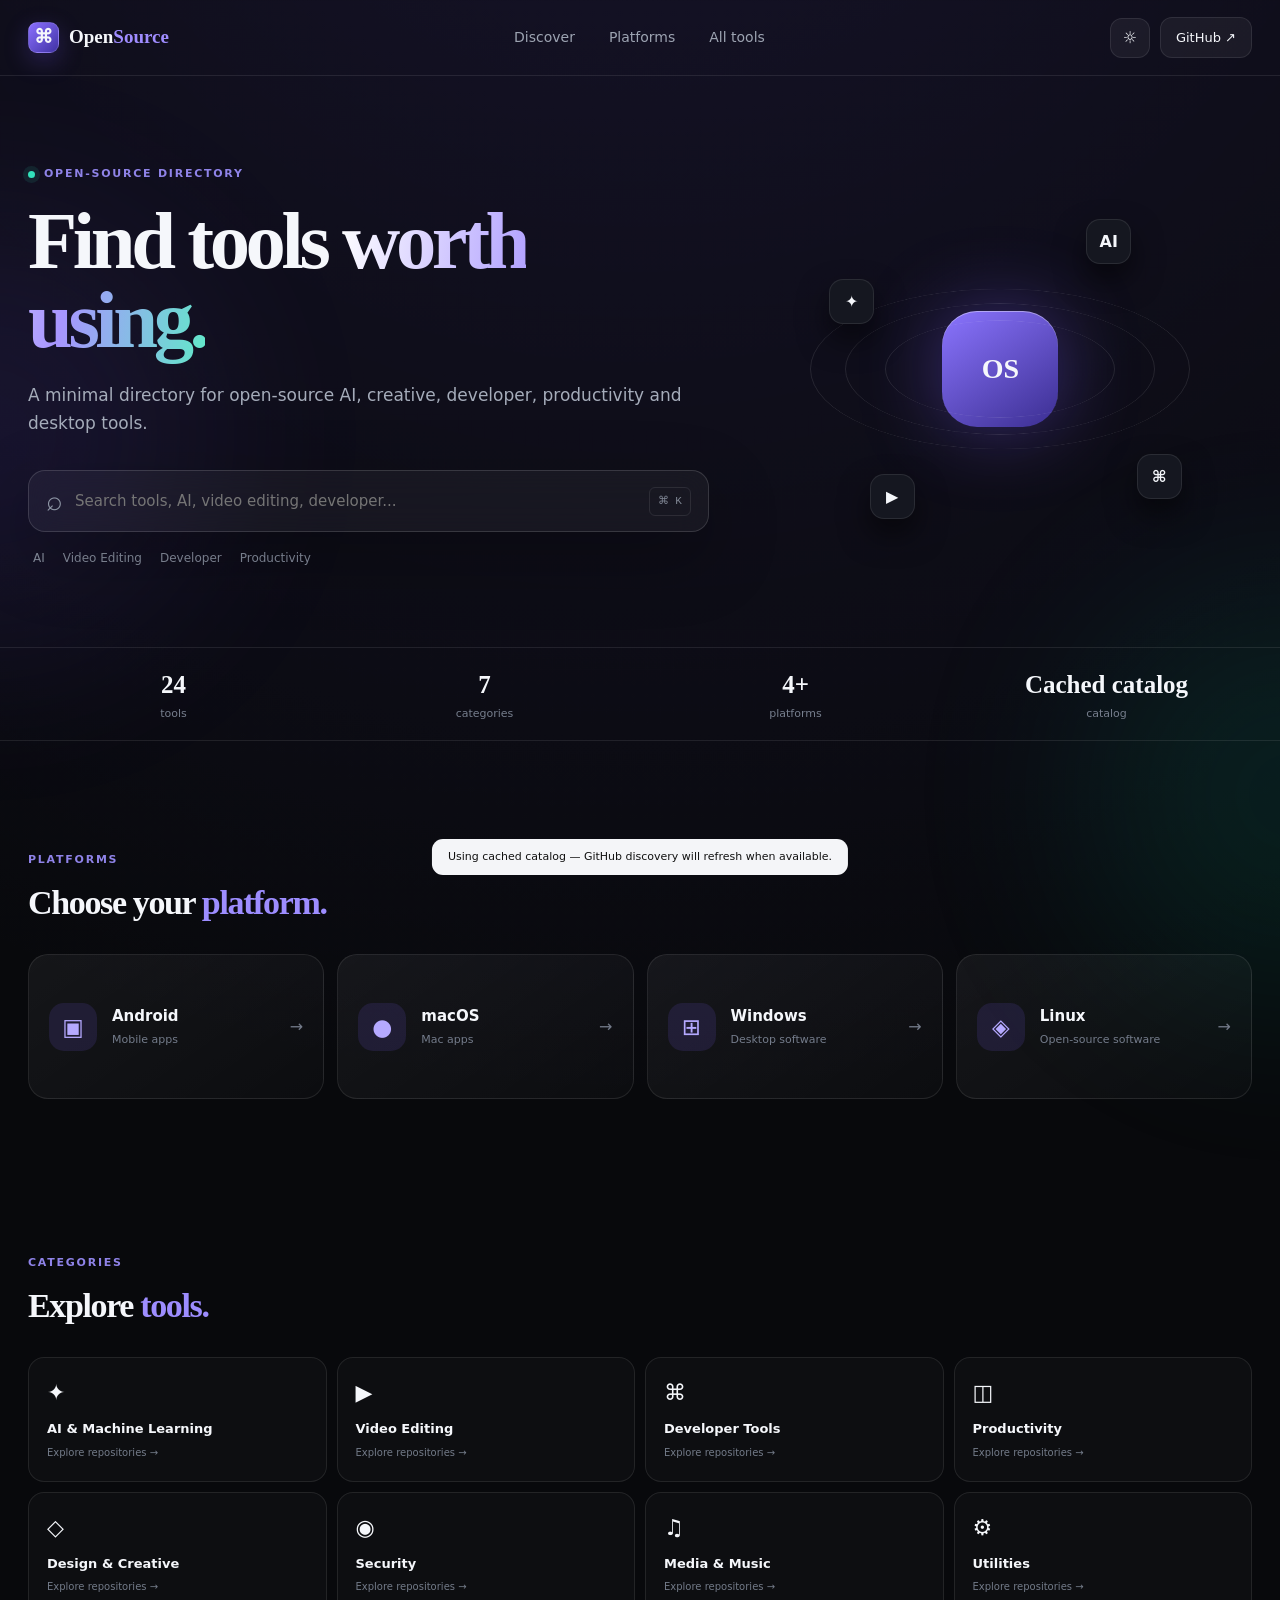
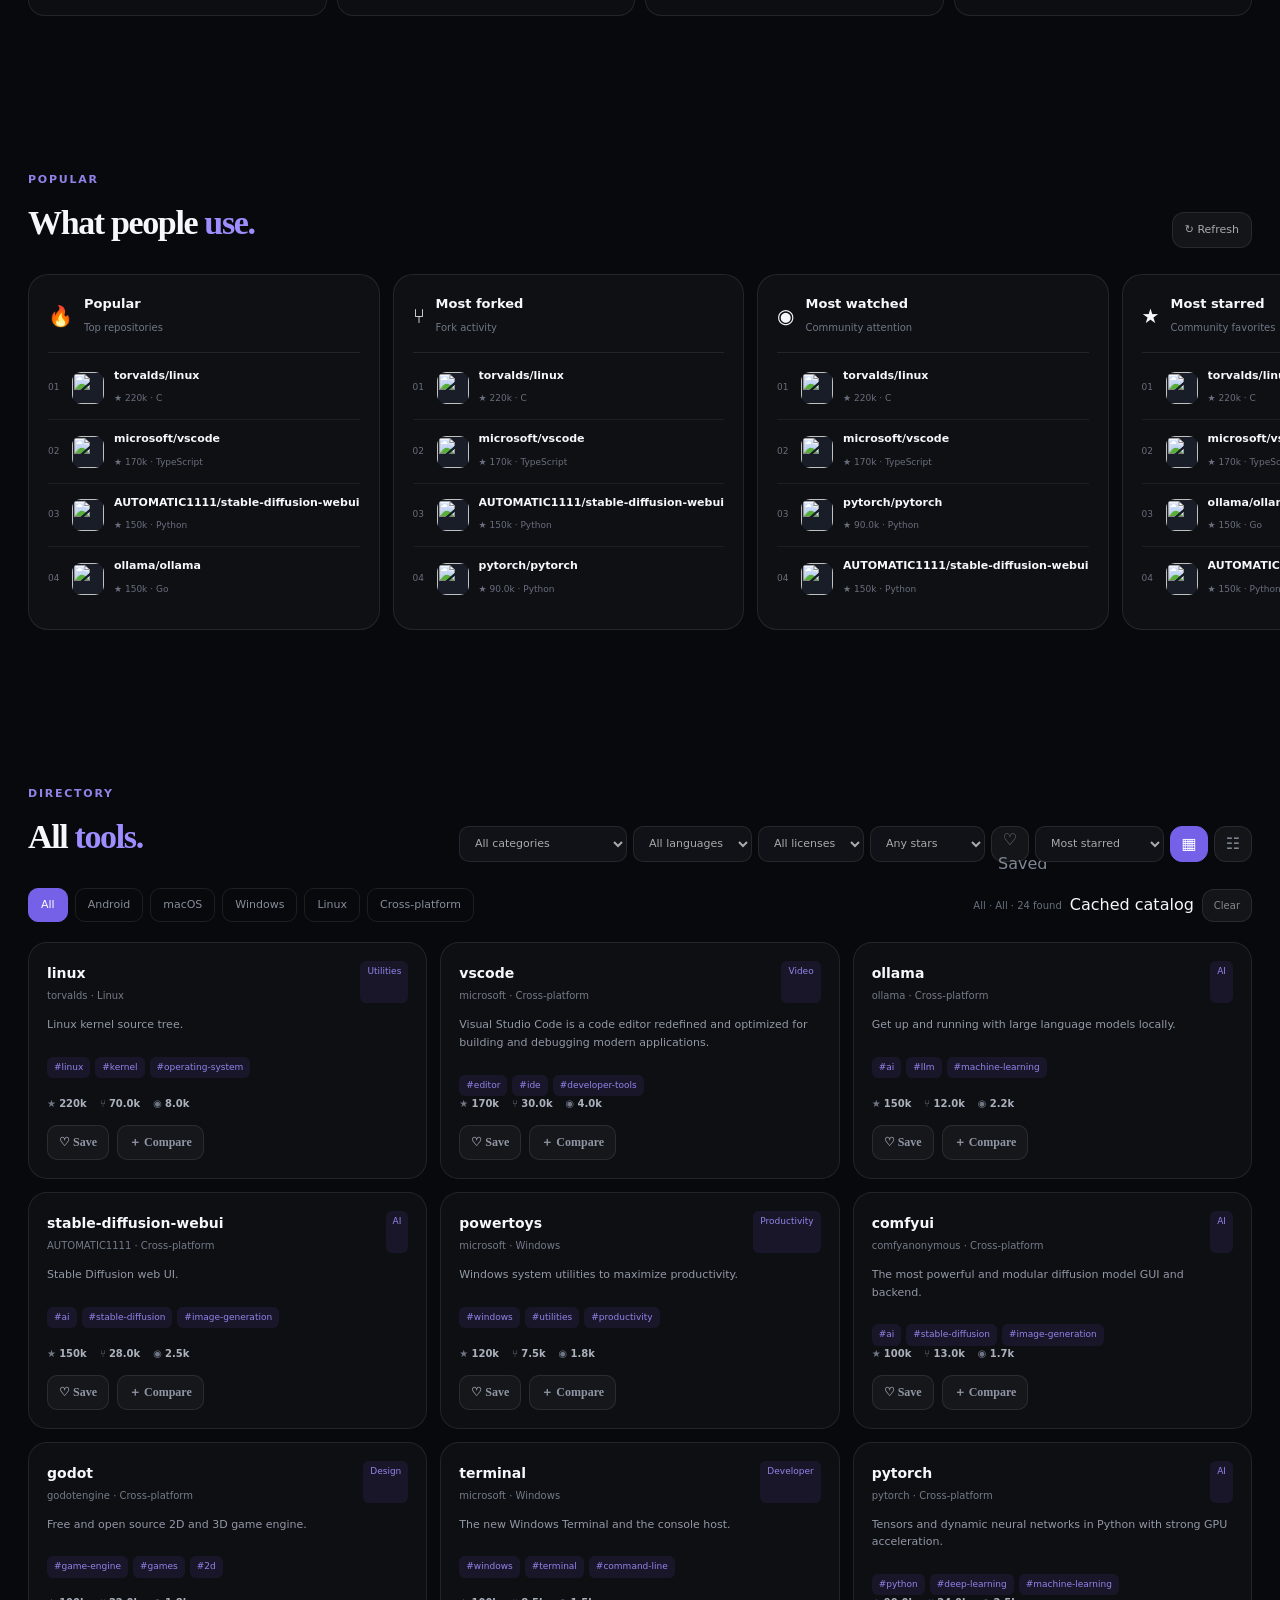
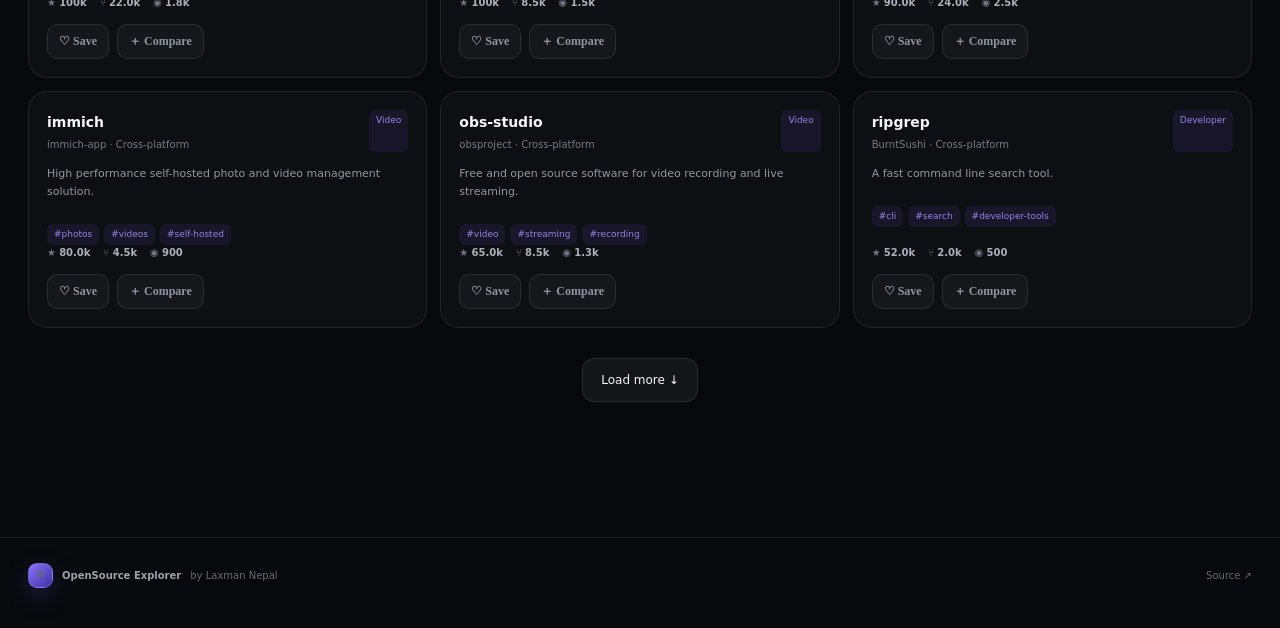
==== index.html @ f360ff21 "feat: use historical trends for monthly popularity" ====
<!doctype html><html lang="en"><head><meta charset="UTF-8"><meta name="viewport" content="width=device-width,initial-scale=1"><meta name="theme-color" content="#09090b"><meta name="description" content="Open Source Explorer — discover open-source tools for Android, macOS, Windows, Linux and the web."><title>Open Source Explorer — Laxman Nepal</title><link rel="manifest" href="manifest.webmanifest"><link rel="icon" href="icon.svg" type="image/svg+xml"><link rel="stylesheet" href="styles.css"></head><body><div class="ambient ambient-a"></div><div class="ambient ambient-b"></div><header class="topbar"><a class="brand" href="#top"><span class="brand-mark">⌘</span><span>Open<span>Source</span></span></a><nav class="nav desktop-only"><a href="#discover">Discover</a><a href="#platforms">Platforms</a><a href="#all-tools">All tools</a></nav><div class="top-actions"><button id="themeBtn" class="icon-btn" title="Toggle theme">☼</button><a class="github-btn" href="https://github.com/LaxmanNepal/Open-Source" target="_blank" rel="noopener">GitHub ↗</a></div></header><main id="top"><section class="hero" id="discover"><div class="hero-copy"><div class="eyebrow"><span class="pulse"></span> OPEN-SOURCE DIRECTORY</div><h1>Find tools <em>worth using.</em></h1><p>A minimal directory for open-source AI, creative, developer, productivity and desktop tools.</p><div class="hero-search"><span>⌕</span><input id="searchInput" type="search" placeholder="Search tools, AI, video editing, developer..." autocomplete="off"><kbd>⌘ K</kbd></div><div class="quick-tags"><button data-query="AI">AI</button><button data-query="video editing">Video Editing</button><button data-query="developer tools">Developer</button><button data-query="productivity">Productivity</button></div></div><div class="hero-orbit" aria-hidden="true"><div class="orbit o1"></div><div class="orbit o2"></div><div class="orbit o3"></div><div class="core">OS</div><span class="float f1">AI</span><span class="float f2">⌘</span><span class="float f3">✦</span><span class="float f4">▶</span></div></section><section class="stats-strip"><div><strong id="repoCount">—</strong><span>tools</span></div><div><strong id="categoryCount">—</strong><span>categories</span></div><div><strong>4+</strong><span>platforms</span></div><div><strong id="updateTime">Loading</strong><span>catalog</span></div></section><section class="section" id="platforms"><div class="section-head"><div><span class="section-kicker">PLATFORMS</span><h2>Choose your <span>platform.</span></h2></div></div><div class="platform-grid"><button class="platform-card android" data-platform="Android"><span class="platform-icon">▣</span><span><b>Android</b><small>Mobile apps</small></span><i>→</i></button><button class="platform-card apple" data-platform="macOS"><span class="platform-icon">●</span><span><b>macOS</b><small>Mac apps</small></span><i>→</i></button><button class="platform-card windows" data-platform="Windows"><span class="platform-icon">⊞</span><span><b>Windows</b><small>Desktop software</small></span><i>→</i></button><button class="platform-card linux" data-platform="Linux"><span class="platform-icon">◈</span><span><b>Linux</b><small>Open-source software</small></span><i>→</i></button></div></section><section class="section categories"><div class="section-head"><div><span class="section-kicker">CATEGORIES</span><h2>Explore <span>tools.</span></h2></div></div><div class="category-row" id="categoryRow"></div></section><section class="section spotlight"><div class="section-head"><div><span class="section-kicker">POPULAR</span><h2>What people <span>use.</span></h2></div><button class="refresh" id="refreshBtn">↻ Refresh</button></div><div class="signal-grid"><article class="signal-card"><div class="signal-title"><span>🔥</span><div><b>Popular</b><small>Top repositories</small></div></div><div id="monthlyList" class="mini-list"></div></article><article class="signal-card"><div class="signal-title"><span>⑂</span><div><b>Most forked</b><small>Fork activity</small></div></div><div id="forkList" class="mini-list"></div></article><article class="signal-card"><div class="signal-title"><span>◉</span><div><b>Most watched</b><small>Community attention</small></div></div><div id="watchList" class="mini-list"></div></article><article class="signal-card"><div class="signal-title"><span>★</span><div><b>Most starred</b><small>Community favorites</small></div></div><div id="starList" class="mini-list"></div></article></div></section><section class="section" id="all-tools"><div class="section-head"><div><span class="section-kicker">DIRECTORY</span><h2>All <span>tools.</span></h2></div><div class="view-actions"><select id="categorySelect"><option value="All">All categories</option></select><select id="languageSelect"><option value="All">All languages</option></select><select id="licenseSelect"><option value="All">All licenses</option></select><select id="starsSelect"><option value="All">Any stars</option></select><button id="savedBtn" class="view-btn">♡ Saved</button><select id="sortSelect"><option value="stars">Most starred</option><option value="updated">Recently active</option><option value="forks">Most forked</option><option value="watchers">Most watched</option></select><button id="gridBtn" class="view-btn active">▦</button><button id="listBtn" class="view-btn">☷</button></div></div><div class="filterbar"><div id="platformFilters" class="filter-group"></div><div id="activeFilter" class="active-filter">All tools</div><span id="sourceBadge" class="source-badge">Loading</span><button id="clearFilters" class="clear-filter">Clear</button></div><div id="directory" class="directory-grid"></div><div id="loadMoreWrap" class="load-more-wrap"><button id="loadMore" class="load-more">Load more <span>↓</span></button></div><div id="emptyState" class="empty-state hidden"><div>⌕</div><h3>No tools found</h3><p>Try another search or clear your filters.</p></div></section></main><footer><div class="footer-brand"><span class="brand-mark">⌘</span><b>OpenSource Explorer</b><span>by Laxman Nepal</span></div><a href="https://github.com/LaxmanNepal/Open-Source" target="_blank" rel="noopener">Source ↗</a></footer><div id="toast" class="toast"></div><script src="catalog-bootstrap.js"></script><script src="app.js"></script><script src="trends-bridge.js"></script><script src="enhancements.js"></script><script src="analytics.js"></script><script src="v12.js"></script><script>if('serviceWorker'in navigator)window.addEventListener('load',()=>navigator.serviceWorker.register('./sw.js').catch(()=>{}));</script></body></html>
---- styles.css ----
:root{--bg:#08090c;--panel:#101217;--panel2:#151821;--text:#f5f7fb;--muted:#8f96a5;--line:rgba(255,255,255,.09);--accent:#7c5cff;--accent2:#19d3ae;--shadow:0 24px 70px rgba(0,0,0,.28);--radius:24px}*{box-sizing:border-box}html{scroll-behavior:smooth}body{margin:0;background:radial-gradient(circle at 50% -10%,rgba(124,92,255,.13),transparent 35%),var(--bg);color:var(--text);font-family:Inter,system-ui,sans-serif;line-height:1.5}button,input,select{font:inherit}button{cursor:pointer;color:inherit}a{color:inherit;text-decoration:none}.ambient{position:fixed;width:420px;height:420px;border-radius:50%;filter:blur(100px);opacity:.11;pointer-events:none;z-index:-1}.ambient-a{background:#7c5cff;left:-220px;top:25%}.ambient-b{background:#00c8a0;right:-220px;top:65%}.topbar{height:76px;display:flex;align-items:center;justify-content:space-between;max-width:1280px;margin:auto;padding:0 28px;border-bottom:1px solid var(--line)}.brand{display:flex;align-items:center;gap:10px;font-family:'Space Grotesk';font-weight:700;font-size:19px}.brand>span:last-child span{color:#9f8cff}.brand-mark{display:grid;place-items:center;width:31px;height:31px;border:1px solid rgba(255,255,255,.16);border-radius:9px;background:linear-gradient(135deg,#8b70ff,#4032a4);box-shadow:0 8px 25px rgba(124,92,255,.25)}.nav{display:flex;gap:34px;color:#9da4b2;font-size:14px}.nav a:hover{color:#fff}.top-actions{display:flex;gap:10px;align-items:center}.icon-btn,.github-btn,.refresh,.view-btn,.load-more,.clear-filter{background:rgba(255,255,255,.05);border:1px solid var(--line);border-radius:12px}.icon-btn{width:40px;height:40px}.github-btn{padding:10px 15px;font-size:13px}.hero{max-width:1280px;margin:0 auto;padding:90px 28px 75px;min-height:520px;display:grid;grid-template-columns:1.15fr .85fr;align-items:center;gap:40px}.eyebrow,.section-kicker{font-size:11px;font-weight:800;letter-spacing:.16em;color:#8f83e8}.eyebrow{display:flex;align-items:center;gap:9px}.pulse{width:7px;height:7px;border-radius:50%;background:#32e2bb;box-shadow:0 0 0 5px rgba(50,226,187,.1)}h1{font-family:'Space Grotesk';font-size:clamp(48px,6.3vw,86px);line-height:.98;letter-spacing:-.055em;margin:18px 0 22px;max-width:850px}h1 em{font-style:normal;background:linear-gradient(100deg,#fff 0%,#a795ff 60%,#62e8c9);-webkit-background-clip:text;color:transparent} .hero-copy>p{max-width:680px;color:#a5acba;font-size:17px;line-height:1.7}.hero-search{margin-top:32px;max-width:720px;height:62px;border:1px solid rgba(255,255,255,.14);background:rgba(255,255,255,.045);border-radius:17px;display:flex;align-items:center;padding:0 17px;box-shadow:var(--shadow);backdrop-filter:blur(16px)}.hero-search>span{font-size:28px;color:#8e96a5}.hero-search input{flex:1;border:0;outline:0;background:transparent;color:#fff;padding:0 12px;font-size:15px}.hero-search kbd{font-size:11px;color:#818895;border:1px solid var(--line);border-radius:6px;padding:5px 8px}.quick-tags{display:flex;gap:8px;flex-wrap:wrap;margin-top:12px}.quick-tags button{background:transparent;border:0;color:#888f9f;font-size:12px;padding:5px}.quick-tags button:hover{color:#fff}.hero-orbit{height:370px;position:relative;display:grid;place-items:center}.orbit{position:absolute;border:1px solid rgba(255,255,255,.1);border-radius:50%;transform:rotateX(65deg)}.o1{width:230px;height:230px}.o2{width:310px;height:310px}.o3{width:380px;height:380px}.core{width:116px;height:116px;border-radius:35px;display:grid;place-items:center;font-family:'Space Grotesk';font-size:28px;font-weight:700;background:linear-gradient(145deg,#8b75ff,#3b2e91);box-shadow:0 0 80px rgba(124,92,255,.4),inset 0 1px rgba(255,255,255,.4)}.float{position:absolute;width:45px;height:45px;border:1px solid var(--line);background:#151720;border-radius:14px;display:grid;place-items:center;font-weight:700;box-shadow:0 15px 30px #0008}.f1{top:35px;right:24%}.f2{bottom:55px;right:14%}.f3{top:95px;left:16%}.f4{bottom:35px;left:24%}.stats-strip{max-width:1280px;margin:0 auto 30px;padding:18px 28px;border-top:1px solid var(--line);border-bottom:1px solid var(--line);display:grid;grid-template-columns:repeat(4,1fr);gap:20px}.stats-strip div{display:flex;flex-direction:column;align-items:center}.stats-strip strong{font-family:'Space Grotesk';font-size:25px}.stats-strip span{color:#767e8d;font-size:11px;margin-top:2px}.section{max-width:1280px;margin:0 auto;padding:75px 28px}.section-head{display:flex;justify-content:space-between;align-items:end;gap:25px;margin-bottom:26px}.section-head h2{font-family:'Space Grotesk';font-size:34px;letter-spacing:-.04em;margin:7px 0 0}.section-head h2 span{color:#9d8dff}.section-head>p{color:#7e8694;max-width:400px;font-size:13px}.platform-grid{display:grid;grid-template-columns:repeat(4,1fr);gap:13px}.platform-card{min-height:145px;border:1px solid var(--line);border-radius:20px;background:linear-gradient(145deg,rgba(255,255,255,.055),rgba(255,255,255,.018));display:grid;grid-template-columns:auto 1fr auto;align-items:center;gap:15px;padding:20px;text-align:left;transition:.25s}.platform-card:hover{transform:translateY(-4px);border-color:rgba(255,255,255,.22);background:rgba(255,255,255,.07)}.platform-icon{width:48px;height:48px;border-radius:15px;display:grid;place-items:center;font-size:23px;background:rgba(124,92,255,.13);color:#b5a9ff}.platform-card b{display:block;font-size:15px}.platform-card small{display:block;color:#747c8b;font-size:11px;margin-top:4px}.platform-card i{font-style:normal;color:#737a89}.category-row{display:grid;grid-template-columns:repeat(4,1fr);gap:10px}.cat{border:1px solid var(--line);background:rgba(255,255,255,.025);border-radius:16px;padding:18px;text-align:left;min-height:100px}.cat:hover{background:rgba(124,92,255,.09);border-color:rgba(124,92,255,.3)}.cat .cat-icon{font-size:22px}.cat b{display:block;margin-top:10px;font-size:13px}.cat span:last-child{color:#737b89;font-size:10px}.signal-grid{display:grid;grid-template-columns:repeat(4,1fr);gap:13px}.signal-card{border:1px solid var(--line);background:rgba(255,255,255,.03);border-radius:20px;padding:19px;min-height:260px}.signal-title{display:flex;gap:11px;align-items:center;padding-bottom:14px;border-bottom:1px solid var(--line)}.signal-title>span{font-size:20px}.signal-title b{display:block;font-size:13px}.signal-title small{color:#6f7786;font-size:10px}.mini-list{padding-top:4px}.mini-item{display:flex;gap:10px;align-items:center;padding:11px 0;border-bottom:1px solid rgba(255,255,255,.055)}.mini-item:last-child{border:0}.rank{font-size:10px;color:#636b7b;width:14px}.mini-avatar{width:32px;height:32px;border-radius:9px;background:#191d28;object-fit:cover}.mini-item>div:nth-child(3){min-width:0}.mini-item b{display:block;font-size:11px;white-space:nowrap;overflow:hidden;text-overflow:ellipsis}.mini-item span{font-size:9px;color:#686f7e}.loading{height:42px;border-radius:10px;background:linear-gradient(90deg,rgba(255,255,255,.03),rgba(255,255,255,.08),rgba(255,255,255,.03));margin:8px 0;animation:shimmer 1.3s infinite}@keyframes shimmer{50%{opacity:.45}}.refresh{padding:9px 12px;font-size:11px;color:#aaa}.view-actions{display:flex;gap:6px}.view-btn{width:38px;height:36px;color:#7f8795}.view-btn.active{background:#7560e8;color:#fff;border-color:#7560e8}.view-actions select{height:36px;background:#101218;border:1px solid var(--line);color:#aaa;border-radius:10px;padding:0 11px;font-size:11px}.filterbar{display:flex;align-items:center;gap:8px;margin-bottom:20px;overflow:auto}.filter-group{display:flex;gap:7px}.filter-chip{white-space:nowrap;padding:8px 12px;border:1px solid var(--line);background:transparent;color:#858d9b;border-radius:10px;font-size:11px}.filter-chip.active{background:#7560e8;border-color:#7560e8;color:#fff}.active-filter{margin-left:auto;color:#666f7f;font-size:10px;white-space:nowrap}.clear-filter{padding:8px 11px;font-size:10px;color:#888}.directory-grid{display:grid;grid-template-columns:repeat(3,1fr);gap:13px}.repo-card{border:1px solid var(--line);border-radius:19px;padding:18px;background:rgba(255,255,255,.027);min-height:205px;display:flex;flex-direction:column;transition:.2s}.repo-card:hover{transform:translateY(-3px);background:rgba(255,255,255,.05);border-color:rgba(255,255,255,.17)}.repo-top{display:flex;justify-content:space-between;gap:10px}.repo-name{font-size:14px;font-weight:700;overflow:hidden;text-overflow:ellipsis;white-space:nowrap}.repo-owner{color:#737b89;font-size:10px;margin-top:3px}.repo-desc{color:#9198a6;font-size:11px;line-height:1.6;margin:13px 0;display:-webkit-box;-webkit-line-clamp:3;-webkit-box-orient:vertical;overflow:hidden}.repo-meta{display:flex;gap:13px;flex-wrap:wrap;color:#6f7786;font-size:10px;margin-top:auto}.repo-meta b{color:#aab1bd;font-weight:600}.repo-tags{display:flex;gap:5px;flex-wrap:wrap;margin-top:10px}.repo-tag{padding:4px 7px;border-radius:6px;background:rgba(124,92,255,.1);color:#9184e9;font-size:9px}.year-label{grid-column:1/-1;font-family:'Space Grotesk';font-size:16px;padding:14px 0 2px;color:#a7aebb;border-bottom:1px solid var(--line);margin-top:12px}.directory-list .repo-card{display:grid;grid-template-columns:1.2fr 2fr auto;align-items:center;min-height:105px;gap:18px}.directory-list .repo-desc{margin:0}.load-more-wrap{text-align:center;padding:30px}.load-more{padding:12px 18px;font-size:12px}.empty-state{text-align:center;padding:70px}.empty-state>div{font-size:45px}.empty-state h3{margin:8px 0}.empty-state p{color:#737b88;font-size:12px}.hidden{display:none!important}footer{max-width:1280px;margin:30px auto 0;padding:25px 28px 40px;border-top:1px solid var(--line);display:flex;justify-content:space-between;align-items:center;color:#626a78;font-size:10px;gap:20px}.footer-brand{display:flex;align-items:center;gap:9px}.footer-brand b{color:#9aa1ae}.footer-brand .brand-mark{width:25px;height:25px;font-size:11px}.toast{position:fixed;left:50%;bottom:25px;transform:translate(-50%,20px);opacity:0;background:#f4f5f8;color:#111;padding:10px 16px;border-radius:11px;font-size:11px;transition:.25s;pointer-events:none;z-index:5}.toast.show{opacity:1;transform:translate(-50%,0)}@media(max-width:900px){.hero{grid-template-columns:1fr;padding-top:65px}.hero-orbit{display:none}.platform-grid{grid-template-columns:repeat(2,1fr)}.signal-grid{grid-template-columns:repeat(2,1fr)}.directory-grid{grid-template-columns:repeat(2,1fr)}.category-row{grid-template-columns:repeat(2,1fr)}.desktop-only{display:none}.stats-strip{grid-template-columns:repeat(2,1fr)}}@media(max-width:600px){.topbar{height:64px;padding:0 16px}.github-btn{padding:8px 10px}.hero{padding:55px 16px 50px}.hero h1{font-size:47px}.hero-copy>p{font-size:14px}.hero-search{height:55px}.hero-search kbd{display:none}.section{padding:48px 16px}.section-head{align-items:start;flex-direction:column;margin-bottom:18px}.section-head h2{font-size:27px}.platform-grid,.signal-grid,.directory-grid,.category-row{grid-template-columns:1fr}.stats-strip{margin-bottom:0;padding:17px 16px;gap:16px}.stats-strip strong{font-size:21px}.filterbar{padding-bottom:3px}.active-filter{display:none}.view-actions select{max-width:130px}.directory-list .repo-card{display:flex;min-height:200px}.directory-list .repo-desc{margin:13px 0}.repo-card{min-height:220px}footer{padding:25px 16px;align-items:flex-start;flex-direction:column}.footer-brand{flex-wrap:wrap}}
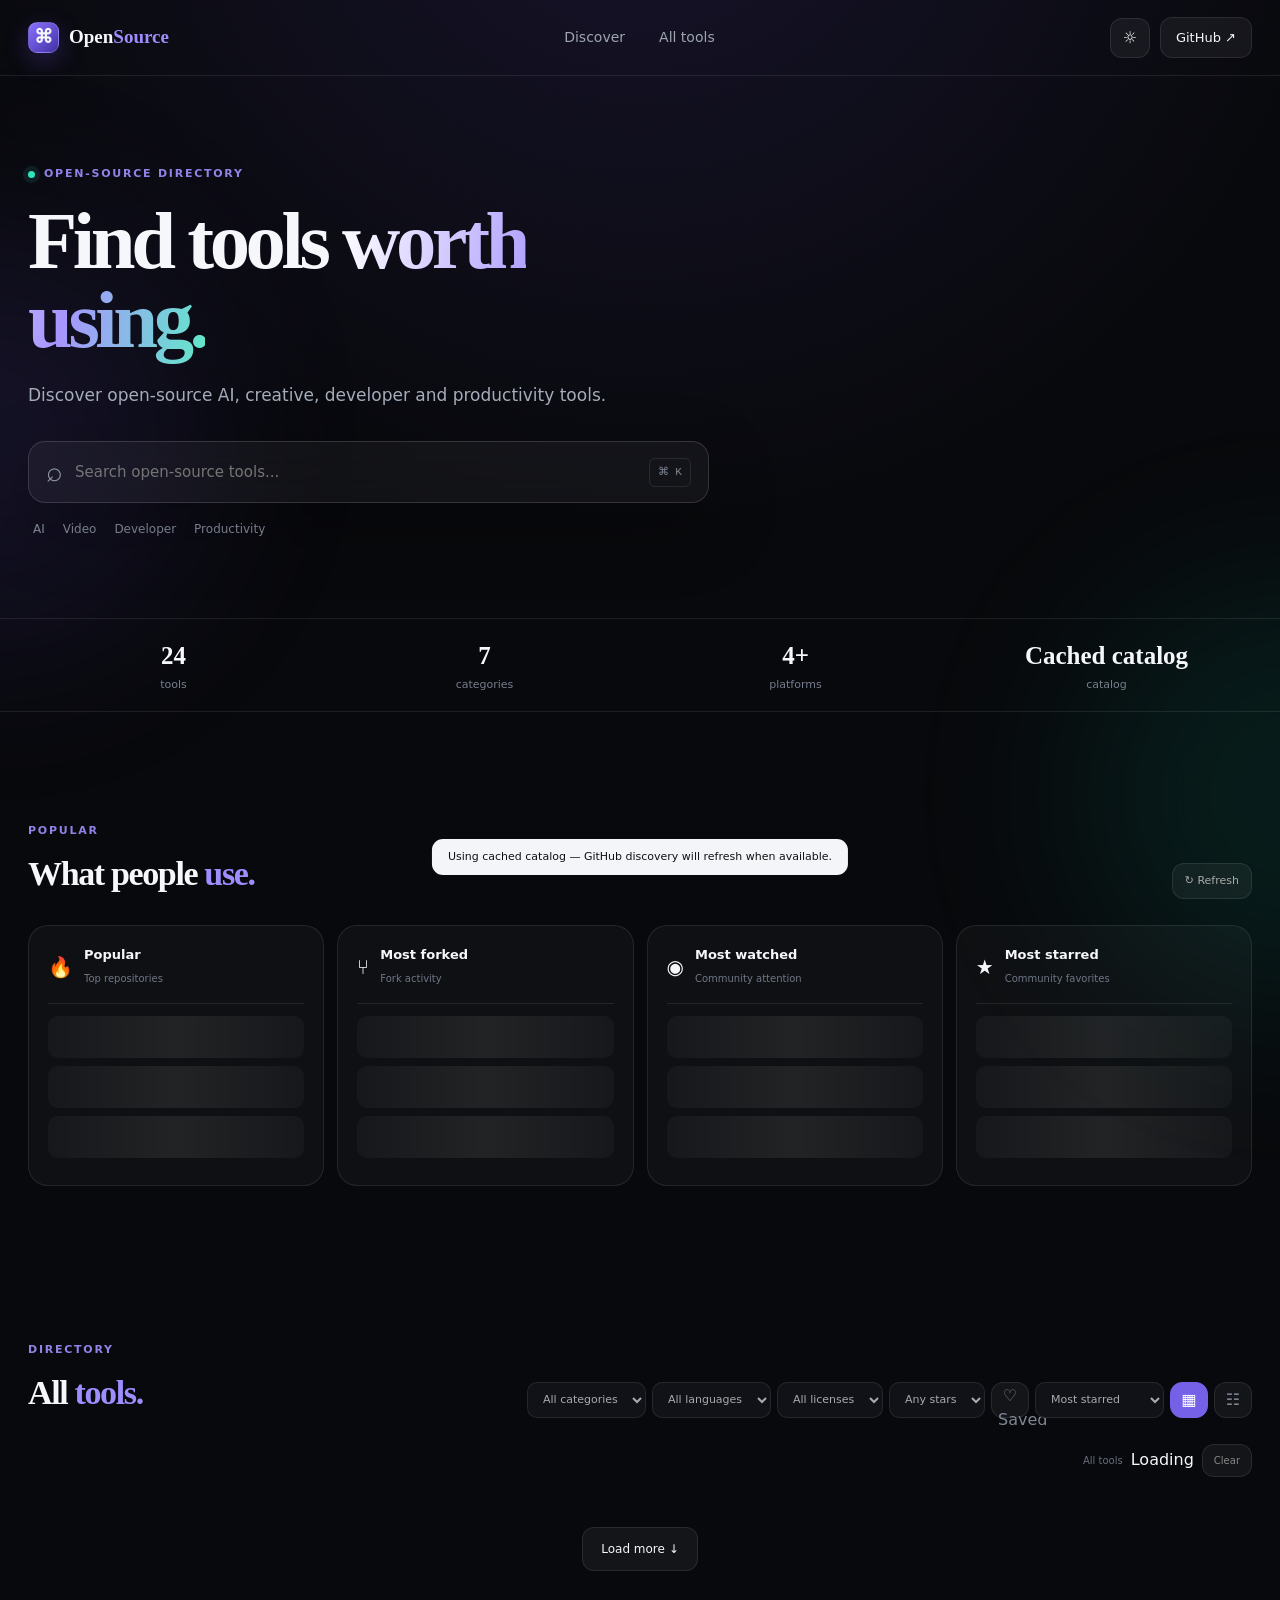
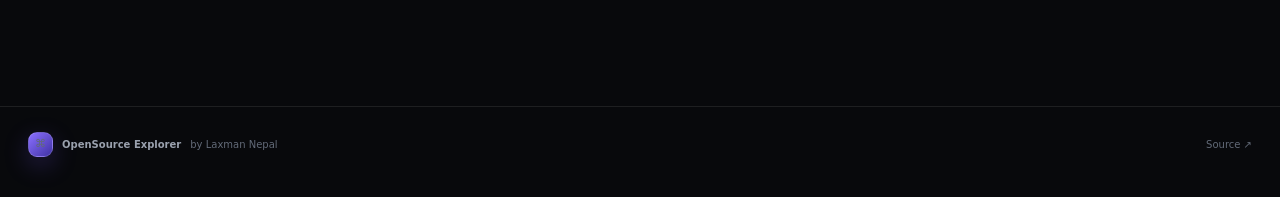
==== commit 990995e4: "ui: simplify homepage and remove platform/category sections" ====
--- a/index.html
+++ b/index.html
@@ -1 +1 @@
-<!doctype html><html lang="en"><head><meta charset="UTF-8"><meta name="viewport" content="width=device-width,initial-scale=1"><meta name="theme-color" content="#09090b"><meta name="description" content="Open Source Explorer — discover open-source tools for Android, macOS, Windows, Linux and the web."><title>Open Source Explorer — Laxman Nepal</title><link rel="manifest" href="manifest.webmanifest"><link rel="icon" href="icon.svg" type="image/svg+xml"><link rel="stylesheet" href="styles.css"></head><body><div class="ambient ambient-a"></div><div class="ambient ambient-b"></div><header class="topbar"><a class="brand" href="#top"><span class="brand-mark">⌘</span><span>Open<span>Source</span></span></a><nav class="nav desktop-only"><a href="#discover">Discover</a><a href="#platforms">Platforms</a><a href="#all-tools">All tools</a></nav><div class="top-actions"><button id="themeBtn" class="icon-btn" title="Toggle theme">☼</button><a class="github-btn" href="https://github.com/LaxmanNepal/Open-Source" target="_blank" rel="noopener">GitHub ↗</a></div></header><main id="top"><section class="hero" id="discover"><div class="hero-copy"><div class="eyebrow"><span class="pulse"></span> OPEN-SOURCE DIRECTORY</div><h1>Find tools <em>worth using.</em></h1><p>A minimal directory for open-source AI, creative, developer, productivity and desktop tools.</p><div class="hero-search"><span>⌕</span><input id="searchInput" type="search" placeholder="Search tools, AI, video editing, developer..." autocomplete="off"><kbd>⌘ K</kbd></div><div class="quick-tags"><button data-query="AI">AI</button><button data-query="video editing">Video Editing</button><button data-query="developer tools">Developer</button><button data-query="productivity">Productivity</button></div></div><div class="hero-orbit" aria-hidden="true"><div class="orbit o1"></div><div class="orbit o2"></div><div class="orbit o3"></div><div class="core">OS</div><span class="float f1">AI</span><span class="float f2">⌘</span><span class="float f3">✦</span><span class="float f4">▶</span></div></section><section class="stats-strip"><div><strong id="repoCount">—</strong><span>tools</span></div><div><strong id="categoryCount">—</strong><span>categories</span></div><div><strong>4+</strong><span>platforms</span></div><div><strong id="updateTime">Loading</strong><span>catalog</span></div></section><section class="section" id="platforms"><div class="section-head"><div><span class="section-kicker">PLATFORMS</span><h2>Choose your <span>platform.</span></h2></div></div><div class="platform-grid"><button class="platform-card android" data-platform="Android"><span class="platform-icon">▣</span><span><b>Android</b><small>Mobile apps</small></span><i>→</i></button><button class="platform-card apple" data-platform="macOS"><span class="platform-icon">●</span><span><b>macOS</b><small>Mac apps</small></span><i>→</i></button><button class="platform-card windows" data-platform="Windows"><span class="platform-icon">⊞</span><span><b>Windows</b><small>Desktop software</small></span><i>→</i></button><button class="platform-card linux" data-platform="Linux"><span class="platform-icon">◈</span><span><b>Linux</b><small>Open-source software</small></span><i>→</i></button></div></section><section class="section categories"><div class="section-head"><div><span class="section-kicker">CATEGORIES</span><h2>Explore <span>tools.</span></h2></div></div><div class="category-row" id="categoryRow"></div></section><section class="section spotlight"><div class="section-head"><div><span class="section-kicker">POPULAR</span><h2>What people <span>use.</span></h2></div><button class="refresh" id="refreshBtn">↻ Refresh</button></div><div class="signal-grid"><article class="signal-card"><div class="signal-title"><span>🔥</span><div><b>Popular</b><small>Top repositories</small></div></div><div id="monthlyList" class="mini-list"></div></article><article class="signal-card"><div class="signal-title"><span>⑂</span><div><b>Most forked</b><small>Fork activity</small></div></div><div id="forkList" class="mini-list"></div></article><article class="signal-card"><div class="signal-title"><span>◉</span><div><b>Most watched</b><small>Community attention</small></div></div><div id="watchList" class="mini-list"></div></article><article class="signal-card"><div class="signal-title"><span>★</span><div><b>Most starred</b><small>Community favorites</small></div></div><div id="starList" class="mini-list"></div></article></div></section><section class="section" id="all-tools"><div class="section-head"><div><span class="section-kicker">DIRECTORY</span><h2>All <span>tools.</span></h2></div><div class="view-actions"><select id="categorySelect"><option value="All">All categories</option></select><select id="languageSelect"><option value="All">All languages</option></select><select id="licenseSelect"><option value="All">All licenses</option></select><select id="starsSelect"><option value="All">Any stars</option></select><button id="savedBtn" class="view-btn">♡ Saved</button><select id="sortSelect"><option value="stars">Most starred</option><option value="updated">Recently active</option><option value="forks">Most forked</option><option value="watchers">Most watched</option></select><button id="gridBtn" class="view-btn active">▦</button><button id="listBtn" class="view-btn">☷</button></div></div><div class="filterbar"><div id="platformFilters" class="filter-group"></div><div id="activeFilter" class="active-filter">All tools</div><span id="sourceBadge" class="source-badge">Loading</span><button id="clearFilters" class="clear-filter">Clear</button></div><div id="directory" class="directory-grid"></div><div id="loadMoreWrap" class="load-more-wrap"><button id="loadMore" class="load-more">Load more <span>↓</span></button></div><div id="emptyState" class="empty-state hidden"><div>⌕</div><h3>No tools found</h3><p>Try another search or clear your filters.</p></div></section></main><footer><div class="footer-brand"><span class="brand-mark">⌘</span><b>OpenSource Explorer</b><span>by Laxman Nepal</span></div><a href="https://github.com/LaxmanNepal/Open-Source" target="_blank" rel="noopener">Source ↗</a></footer><div id="toast" class="toast"></div><script src="catalog-bootstrap.js"></script><script src="app.js"></script><script src="trends-bridge.js"></script><script src="enhancements.js"></script><script src="analytics.js"></script><script src="v12.js"></script><script>if('serviceWorker'in navigator)window.addEventListener('load',()=>navigator.serviceWorker.register('./sw.js').catch(()=>{}));</script></body></html>+<!doctype html><html lang="en"><head><meta charset="UTF-8"><meta name="viewport" content="width=device-width,initial-scale=1"><meta name="theme-color" content="#08090c"><meta name="description" content="Open Source Explorer — discover open-source tools for Android, macOS, Windows, Linux and the web."><title>Open Source Explorer — Laxman Nepal</title><link rel="manifest" href="manifest.webmanifest"><link rel="icon" href="icon.svg" type="image/svg+xml"><link rel="stylesheet" href="styles.css"></head><body><div class="ambient ambient-a"></div><div class="ambient ambient-b"></div><header class="topbar"><a class="brand" href="#top"><span class="brand-mark">⌘</span><span>Open<span>Source</span></span></a><nav class="nav desktop-only"><a href="#discover">Discover</a><a href="#all-tools">All tools</a></nav><div class="top-actions"><button id="themeBtn" class="icon-btn" title="Toggle theme">☼</button><a class="github-btn" href="https://github.com/LaxmanNepal/Open-Source" target="_blank" rel="noopener">GitHub ↗</a></div></header><main id="top"><section class="hero" id="discover"><div class="hero-copy"><div class="eyebrow"><span class="pulse"></span> OPEN-SOURCE DIRECTORY</div><h1>Find tools <em>worth using.</em></h1><p>Discover open-source AI, creative, developer and productivity tools.</p><div class="hero-search"><span>⌕</span><input id="searchInput" type="search" placeholder="Search open-source tools..." autocomplete="off"><kbd>⌘ K</kbd></div><div class="quick-tags"><button data-query="AI">AI</button><button data-query="video editing">Video</button><button data-query="developer tools">Developer</button><button data-query="productivity">Productivity</button></div></div></section><section class="stats-strip"><div><strong id="repoCount">—</strong><span>tools</span></div><div><strong id="categoryCount">—</strong><span>categories</span></div><div><strong>4+</strong><span>platforms</span></div><div><strong id="updateTime">Loading</strong><span>catalog</span></div></section><section class="section spotlight"><div class="section-head"><div><span class="section-kicker">POPULAR</span><h2>What people <span>use.</span></h2></div><button class="refresh" id="refreshBtn">↻ Refresh</button></div><div class="signal-grid"><article class="signal-card"><div class="signal-title"><span>🔥</span><div><b>Popular</b><small>Top repositories</small></div></div><div id="monthlyList" class="mini-list"></div></article><article class="signal-card"><div class="signal-title"><span>⑂</span><div><b>Most forked</b><small>Fork activity</small></div></div><div id="forkList" class="mini-list"></div></article><article class="signal-card"><div class="signal-title"><span>◉</span><div><b>Most watched</b><small>Community attention</small></div></div><div id="watchList" class="mini-list"></div></article><article class="signal-card"><div class="signal-title"><span>★</span><div><b>Most starred</b><small>Community favorites</small></div></div><div id="starList" class="mini-list"></div></article></div></section><section class="section" id="all-tools"><div class="section-head"><div><span class="section-kicker">DIRECTORY</span><h2>All <span>tools.</span></h2></div><div class="view-actions"><select id="categorySelect"><option value="All">All categories</option></select><select id="languageSelect"><option value="All">All languages</option></select><select id="licenseSelect"><option value="All">All licenses</option></select><select id="starsSelect"><option value="All">Any stars</option></select><button id="savedBtn" class="view-btn">♡ Saved</button><select id="sortSelect"><option value="stars">Most starred</option><option value="updated">Recently active</option><option value="forks">Most forked</option><option value="watchers">Most watched</option></select><button id="gridBtn" class="view-btn active">▦</button><button id="listBtn" class="view-btn">☷</button></div></div><div class="filterbar"><div id="platformFilters" class="filter-group"></div><div id="activeFilter" class="active-filter">All tools</div><span id="sourceBadge" class="source-badge">Loading</span><button id="clearFilters" class="clear-filter">Clear</button></div><div id="directory" class="directory-grid"></div><div id="loadMoreWrap" class="load-more-wrap"><button id="loadMore" class="load-more">Load more <span>↓</span></button></div><div id="emptyState" class="empty-state hidden"><div>⌕</div><h3>No tools found</h3><p>Try another search or clear your filters.</p></div></section></main><footer><div class="footer-brand"><span class="brand-mark">⌘</span><b>OpenSource Explorer</b><span>by Laxman Nepal</span></div><a href="https://github.com/LaxmanNepal/Open-Source" target="_blank" rel="noopener">Source ↗</a></footer><div id="toast" class="toast"></div><script src="catalog-bootstrap.js"></script><script src="app.js"></script><script src="trends-bridge.js"></script><script src="enhancements.js"></script><script src="analytics.js"></script><script src="v12.js"></script><script>if('serviceWorker'in navigator)window.addEventListener('load',()=>navigator.serviceWorker.register('./sw.js').catch(()=>{}));</script></body></html>
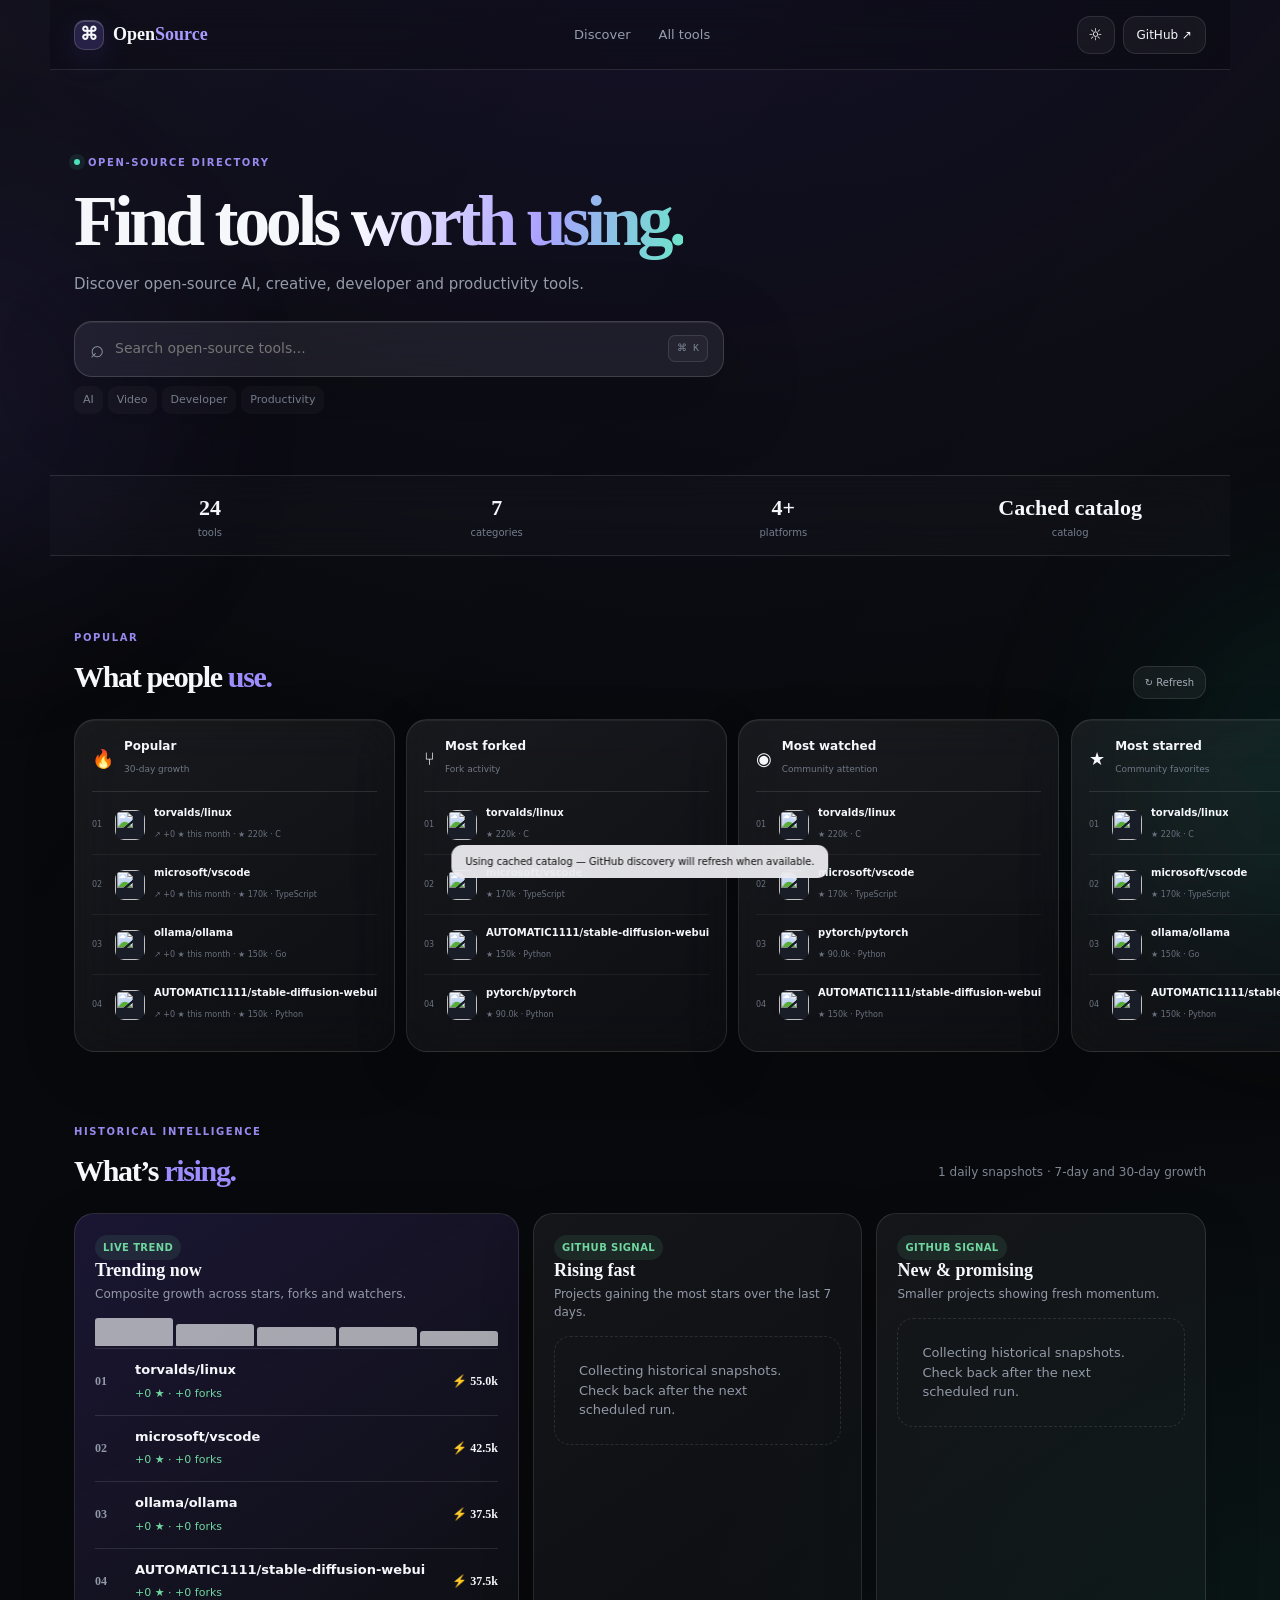
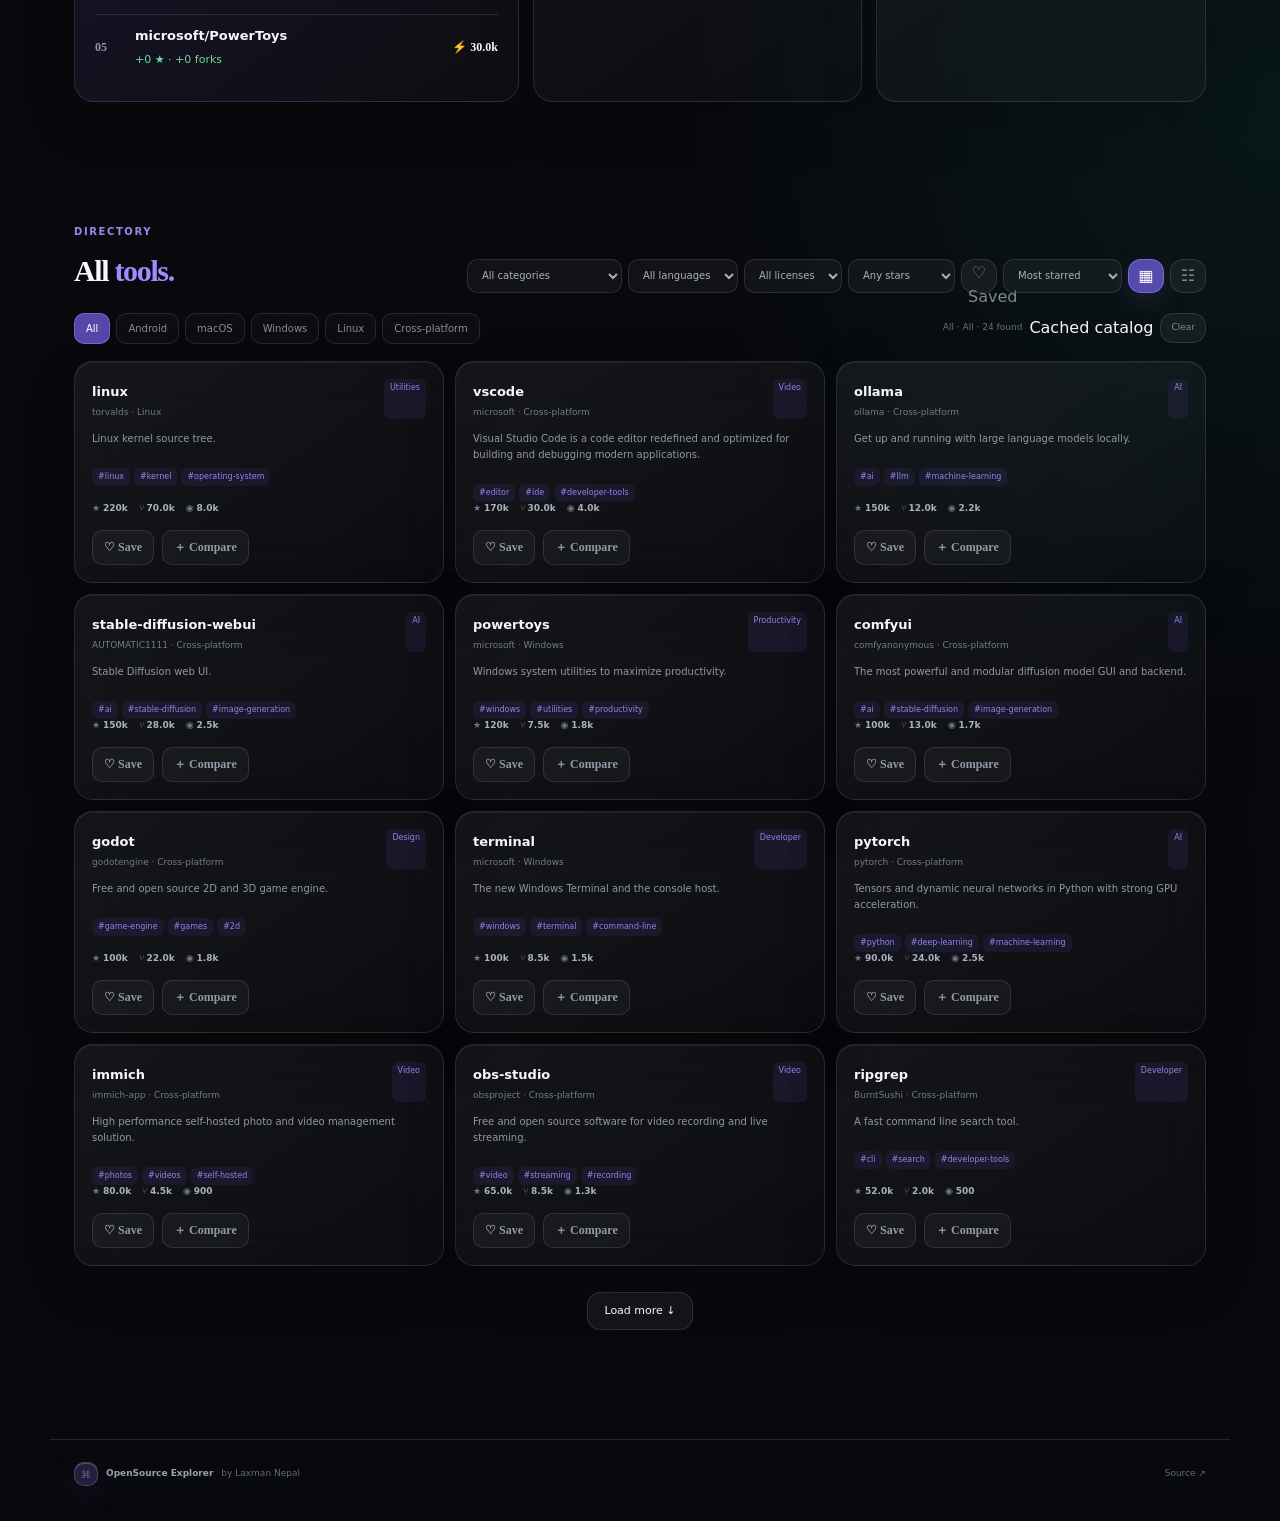
==== commit 90b1cf7a: "Remove obsolete trend bridge script" ====
--- a/index.html
+++ b/index.html
@@ -1 +1 @@
-<!doctype html><html lang="en"><head><meta charset="UTF-8"><meta name="viewport" content="width=device-width,initial-scale=1"><meta name="theme-color" content="#08090c"><meta name="description" content="Open Source Explorer — discover open-source tools for Android, macOS, Windows, Linux and the web."><title>Open Source Explorer — Laxman Nepal</title><link rel="manifest" href="manifest.webmanifest"><link rel="icon" href="icon.svg" type="image/svg+xml"><link rel="stylesheet" href="styles.css"></head><body><div class="ambient ambient-a"></div><div class="ambient ambient-b"></div><header class="topbar"><a class="brand" href="#top"><span class="brand-mark">⌘</span><span>Open<span>Source</span></span></a><nav class="nav desktop-only"><a href="#discover">Discover</a><a href="#all-tools">All tools</a></nav><div class="top-actions"><button id="themeBtn" class="icon-btn" title="Toggle theme">☼</button><a class="github-btn" href="https://github.com/LaxmanNepal/Open-Source" target="_blank" rel="noopener">GitHub ↗</a></div></header><main id="top"><section class="hero" id="discover"><div class="hero-copy"><div class="eyebrow"><span class="pulse"></span> OPEN-SOURCE DIRECTORY</div><h1>Find tools <em>worth using.</em></h1><p>Discover open-source AI, creative, developer and productivity tools.</p><div class="hero-search"><span>⌕</span><input id="searchInput" type="search" placeholder="Search open-source tools..." autocomplete="off"><kbd>⌘ K</kbd></div><div class="quick-tags"><button data-query="AI">AI</button><button data-query="video editing">Video</button><button data-query="developer tools">Developer</button><button data-query="productivity">Productivity</button></div></div></section><section class="stats-strip"><div><strong id="repoCount">—</strong><span>tools</span></div><div><strong id="categoryCount">—</strong><span>categories</span></div><div><strong>4+</strong><span>platforms</span></div><div><strong id="updateTime">Loading</strong><span>catalog</span></div></section><section class="section spotlight"><div class="section-head"><div><span class="section-kicker">POPULAR</span><h2>What people <span>use.</span></h2></div><button class="refresh" id="refreshBtn">↻ Refresh</button></div><div class="signal-grid"><article class="signal-card"><div class="signal-title"><span>🔥</span><div><b>Popular</b><small>Top repositories</small></div></div><div id="monthlyList" class="mini-list"></div></article><article class="signal-card"><div class="signal-title"><span>⑂</span><div><b>Most forked</b><small>Fork activity</small></div></div><div id="forkList" class="mini-list"></div></article><article class="signal-card"><div class="signal-title"><span>◉</span><div><b>Most watched</b><small>Community attention</small></div></div><div id="watchList" class="mini-list"></div></article><article class="signal-card"><div class="signal-title"><span>★</span><div><b>Most starred</b><small>Community favorites</small></div></div><div id="starList" class="mini-list"></div></article></div></section><section class="section" id="all-tools"><div class="section-head"><div><span class="section-kicker">DIRECTORY</span><h2>All <span>tools.</span></h2></div><div class="view-actions"><select id="categorySelect"><option value="All">All categories</option></select><select id="languageSelect"><option value="All">All languages</option></select><select id="licenseSelect"><option value="All">All licenses</option></select><select id="starsSelect"><option value="All">Any stars</option></select><button id="savedBtn" class="view-btn">♡ Saved</button><select id="sortSelect"><option value="stars">Most starred</option><option value="updated">Recently active</option><option value="forks">Most forked</option><option value="watchers">Most watched</option></select><button id="gridBtn" class="view-btn active">▦</button><button id="listBtn" class="view-btn">☷</button></div></div><div class="filterbar"><div id="platformFilters" class="filter-group"></div><div id="activeFilter" class="active-filter">All tools</div><span id="sourceBadge" class="source-badge">Loading</span><button id="clearFilters" class="clear-filter">Clear</button></div><div id="directory" class="directory-grid"></div><div id="loadMoreWrap" class="load-more-wrap"><button id="loadMore" class="load-more">Load more <span>↓</span></button></div><div id="emptyState" class="empty-state hidden"><div>⌕</div><h3>No tools found</h3><p>Try another search or clear your filters.</p></div></section></main><footer><div class="footer-brand"><span class="brand-mark">⌘</span><b>OpenSource Explorer</b><span>by Laxman Nepal</span></div><a href="https://github.com/LaxmanNepal/Open-Source" target="_blank" rel="noopener">Source ↗</a></footer><div id="toast" class="toast"></div><script src="catalog-bootstrap.js"></script><script src="app.js"></script><script src="trends-bridge.js"></script><script src="enhancements.js"></script><script src="analytics.js"></script><script src="v12.js"></script><script>if('serviceWorker'in navigator)window.addEventListener('load',()=>navigator.serviceWorker.register('./sw.js').catch(()=>{}));</script></body></html>+<!doctype html><html lang="en"><head><meta charset="UTF-8"><meta name="viewport" content="width=device-width,initial-scale=1"><meta name="theme-color" content="#08090c"><meta name="description" content="Open Source Explorer — discover open-source tools for Android, macOS, Windows, Linux and the web."><title>Open Source Explorer — Laxman Nepal</title><link rel="manifest" href="manifest.webmanifest"><link rel="icon" href="icon.svg" type="image/svg+xml"><link rel="stylesheet" href="styles.css"></head><body><div class="ambient ambient-a"></div><div class="ambient ambient-b"></div><header class="topbar"><a class="brand" href="#top"><span class="brand-mark">⌘</span><span>Open<span>Source</span></span></a><nav class="nav desktop-only"><a href="#discover">Discover</a><a href="#all-tools">All tools</a></nav><div class="top-actions"><button id="themeBtn" class="icon-btn" title="Toggle theme">☼</button><a class="github-btn" href="https://github.com/LaxmanNepal/Open-Source" target="_blank" rel="noopener">GitHub ↗</a></div></header><main id="top"><section class="hero" id="discover"><div class="hero-copy"><div class="eyebrow"><span class="pulse"></span> OPEN-SOURCE DIRECTORY</div><h1>Find tools <em>worth using.</em></h1><p>Discover open-source AI, creative, developer and productivity tools.</p><div class="hero-search"><span>⌕</span><input id="searchInput" type="search" placeholder="Search open-source tools..." autocomplete="off"><kbd>⌘ K</kbd></div><div class="quick-tags"><button data-query="AI">AI</button><button data-query="video editing">Video</button><button data-query="developer tools">Developer</button><button data-query="productivity">Productivity</button></div></div></section><section class="stats-strip"><div><strong id="repoCount">—</strong><span>tools</span></div><div><strong id="categoryCount">—</strong><span>categories</span></div><div><strong>4+</strong><span>platforms</span></div><div><strong id="updateTime">Loading</strong><span>catalog</span></div></section><section class="section spotlight"><div class="section-head"><div><span class="section-kicker">POPULAR</span><h2>What people <span>use.</span></h2></div><button class="refresh" id="refreshBtn">↻ Refresh</button></div><div class="signal-grid"><article class="signal-card"><div class="signal-title"><span>🔥</span><div><b>Popular</b><small>Top repositories</small></div></div><div id="monthlyList" class="mini-list"></div></article><article class="signal-card"><div class="signal-title"><span>⑂</span><div><b>Most forked</b><small>Fork activity</small></div></div><div id="forkList" class="mini-list"></div></article><article class="signal-card"><div class="signal-title"><span>◉</span><div><b>Most watched</b><small>Community attention</small></div></div><div id="watchList" class="mini-list"></div></article><article class="signal-card"><div class="signal-title"><span>★</span><div><b>Most starred</b><small>Community favorites</small></div></div><div id="starList" class="mini-list"></div></article></div></section><section class="section" id="all-tools"><div class="section-head"><div><span class="section-kicker">DIRECTORY</span><h2>All <span>tools.</span></h2></div><div class="view-actions"><select id="categorySelect"><option value="All">All categories</option></select><select id="languageSelect"><option value="All">All languages</option></select><select id="licenseSelect"><option value="All">All licenses</option></select><select id="starsSelect"><option value="All">Any stars</option></select><button id="savedBtn" class="view-btn">♡ Saved</button><select id="sortSelect"><option value="stars">Most starred</option><option value="updated">Recently active</option><option value="forks">Most forked</option><option value="watchers">Most watched</option></select><button id="gridBtn" class="view-btn active">▦</button><button id="listBtn" class="view-btn">☷</button></div></div><div class="filterbar"><div id="platformFilters" class="filter-group"></div><div id="activeFilter" class="active-filter">All tools</div><span id="sourceBadge" class="source-badge">Loading</span><button id="clearFilters" class="clear-filter">Clear</button></div><div id="directory" class="directory-grid"></div><div id="loadMoreWrap" class="load-more-wrap"><button id="loadMore" class="load-more">Load more <span>↓</span></button></div><div id="emptyState" class="empty-state hidden"><div>⌕</div><h3>No tools found</h3><p>Try another search or clear your filters.</p></div></section></main><footer><div class="footer-brand"><span class="brand-mark">⌘</span><b>OpenSource Explorer</b><span>by Laxman Nepal</span></div><a href="https://github.com/LaxmanNepal/Open-Source" target="_blank" rel="noopener">Source ↗</a></footer><div id="toast" class="toast"></div><script src="catalog-bootstrap.js"></script><script src="app.js"></script><script src="enhancements.js"></script><script src="analytics.js"></script><script src="v12.js"></script><script>if('serviceWorker'in navigator)window.addEventListener('load',()=>navigator.serviceWorker.register('./sw.js').catch(()=>{}));</script></body></html>
--- a/styles.css
+++ b/styles.css
@@ -1 +1 @@
-:root{--bg:#08090c;--panel:#101217;--panel2:#151821;--text:#f5f7fb;--muted:#8f96a5;--line:rgba(255,255,255,.09);--accent:#7c5cff;--accent2:#19d3ae;--shadow:0 24px 70px rgba(0,0,0,.28);--radius:24px}*{box-sizing:border-box}html{scroll-behavior:smooth}body{margin:0;background:radial-gradient(circle at 50% -10%,rgba(124,92,255,.13),transparent 35%),var(--bg);color:var(--text);font-family:Inter,system-ui,sans-serif;line-height:1.5}button,input,select{font:inherit}button{cursor:pointer;color:inherit}a{color:inherit;text-decoration:none}.ambient{position:fixed;width:420px;height:420px;border-radius:50%;filter:blur(100px);opacity:.11;pointer-events:none;z-index:-1}.ambient-a{background:#7c5cff;left:-220px;top:25%}.ambient-b{background:#00c8a0;right:-220px;top:65%}.topbar{height:76px;display:flex;align-items:center;justify-content:space-between;max-width:1280px;margin:auto;padding:0 28px;border-bottom:1px solid var(--line)}.brand{display:flex;align-items:center;gap:10px;font-family:'Space Grotesk';font-weight:700;font-size:19px}.brand>span:last-child span{color:#9f8cff}.brand-mark{display:grid;place-items:center;width:31px;height:31px;border:1px solid rgba(255,255,255,.16);border-radius:9px;background:linear-gradient(135deg,#8b70ff,#4032a4);box-shadow:0 8px 25px rgba(124,92,255,.25)}.nav{display:flex;gap:34px;color:#9da4b2;font-size:14px}.nav a:hover{color:#fff}.top-actions{display:flex;gap:10px;align-items:center}.icon-btn,.github-btn,.refresh,.view-btn,.load-more,.clear-filter{background:rgba(255,255,255,.05);border:1px solid var(--line);border-radius:12px}.icon-btn{width:40px;height:40px}.github-btn{padding:10px 15px;font-size:13px}.hero{max-width:1280px;margin:0 auto;padding:90px 28px 75px;min-height:520px;display:grid;grid-template-columns:1.15fr .85fr;align-items:center;gap:40px}.eyebrow,.section-kicker{font-size:11px;font-weight:800;letter-spacing:.16em;color:#8f83e8}.eyebrow{display:flex;align-items:center;gap:9px}.pulse{width:7px;height:7px;border-radius:50%;background:#32e2bb;box-shadow:0 0 0 5px rgba(50,226,187,.1)}h1{font-family:'Space Grotesk';font-size:clamp(48px,6.3vw,86px);line-height:.98;letter-spacing:-.055em;margin:18px 0 22px;max-width:850px}h1 em{font-style:normal;background:linear-gradient(100deg,#fff 0%,#a795ff 60%,#62e8c9);-webkit-background-clip:text;color:transparent} .hero-copy>p{max-width:680px;color:#a5acba;font-size:17px;line-height:1.7}.hero-search{margin-top:32px;max-width:720px;height:62px;border:1px solid rgba(255,255,255,.14);background:rgba(255,255,255,.045);border-radius:17px;display:flex;align-items:center;padding:0 17px;box-shadow:var(--shadow);backdrop-filter:blur(16px)}.hero-search>span{font-size:28px;color:#8e96a5}.hero-search input{flex:1;border:0;outline:0;background:transparent;color:#fff;padding:0 12px;font-size:15px}.hero-search kbd{font-size:11px;color:#818895;border:1px solid var(--line);border-radius:6px;padding:5px 8px}.quick-tags{display:flex;gap:8px;flex-wrap:wrap;margin-top:12px}.quick-tags button{background:transparent;border:0;color:#888f9f;font-size:12px;padding:5px}.quick-tags button:hover{color:#fff}.hero-orbit{height:370px;position:relative;display:grid;place-items:center}.orbit{position:absolute;border:1px solid rgba(255,255,255,.1);border-radius:50%;transform:rotateX(65deg)}.o1{width:230px;height:230px}.o2{width:310px;height:310px}.o3{width:380px;height:380px}.core{width:116px;height:116px;border-radius:35px;display:grid;place-items:center;font-family:'Space Grotesk';font-size:28px;font-weight:700;background:linear-gradient(145deg,#8b75ff,#3b2e91);box-shadow:0 0 80px rgba(124,92,255,.4),inset 0 1px rgba(255,255,255,.4)}.float{position:absolute;width:45px;height:45px;border:1px solid var(--line);background:#151720;border-radius:14px;display:grid;place-items:center;font-weight:700;box-shadow:0 15px 30px #0008}.f1{top:35px;right:24%}.f2{bottom:55px;right:14%}.f3{top:95px;left:16%}.f4{bottom:35px;left:24%}.stats-strip{max-width:1280px;margin:0 auto 30px;padding:18px 28px;border-top:1px solid var(--line);border-bottom:1px solid var(--line);display:grid;grid-template-columns:repeat(4,1fr);gap:20px}.stats-strip div{display:flex;flex-direction:column;align-items:center}.stats-strip strong{font-family:'Space Grotesk';font-size:25px}.stats-strip span{color:#767e8d;font-size:11px;margin-top:2px}.section{max-width:1280px;margin:0 auto;padding:75px 28px}.section-head{display:flex;justify-content:space-between;align-items:end;gap:25px;margin-bottom:26px}.section-head h2{font-family:'Space Grotesk';font-size:34px;letter-spacing:-.04em;margin:7px 0 0}.section-head h2 span{color:#9d8dff}.section-head>p{color:#7e8694;max-width:400px;font-size:13px}.platform-grid{display:grid;grid-template-columns:repeat(4,1fr);gap:13px}.platform-card{min-height:145px;border:1px solid var(--line);border-radius:20px;background:linear-gradient(145deg,rgba(255,255,255,.055),rgba(255,255,255,.018));display:grid;grid-template-columns:auto 1fr auto;align-items:center;gap:15px;padding:20px;text-align:left;transition:.25s}.platform-card:hover{transform:translateY(-4px);border-color:rgba(255,255,255,.22);background:rgba(255,255,255,.07)}.platform-icon{width:48px;height:48px;border-radius:15px;display:grid;place-items:center;font-size:23px;background:rgba(124,92,255,.13);color:#b5a9ff}.platform-card b{display:block;font-size:15px}.platform-card small{display:block;color:#747c8b;font-size:11px;margin-top:4px}.platform-card i{font-style:normal;color:#737a89}.category-row{display:grid;grid-template-columns:repeat(4,1fr);gap:10px}.cat{border:1px solid var(--line);background:rgba(255,255,255,.025);border-radius:16px;padding:18px;text-align:left;min-height:100px}.cat:hover{background:rgba(124,92,255,.09);border-color:rgba(124,92,255,.3)}.cat .cat-icon{font-size:22px}.cat b{display:block;margin-top:10px;font-size:13px}.cat span:last-child{color:#737b89;font-size:10px}.signal-grid{display:grid;grid-template-columns:repeat(4,1fr);gap:13px}.signal-card{border:1px solid var(--line);background:rgba(255,255,255,.03);border-radius:20px;padding:19px;min-height:260px}.signal-title{display:flex;gap:11px;align-items:center;padding-bottom:14px;border-bottom:1px solid var(--line)}.signal-title>span{font-size:20px}.signal-title b{display:block;font-size:13px}.signal-title small{color:#6f7786;font-size:10px}.mini-list{padding-top:4px}.mini-item{display:flex;gap:10px;align-items:center;padding:11px 0;border-bottom:1px solid rgba(255,255,255,.055)}.mini-item:last-child{border:0}.rank{font-size:10px;color:#636b7b;width:14px}.mini-avatar{width:32px;height:32px;border-radius:9px;background:#191d28;object-fit:cover}.mini-item>div:nth-child(3){min-width:0}.mini-item b{display:block;font-size:11px;white-space:nowrap;overflow:hidden;text-overflow:ellipsis}.mini-item span{font-size:9px;color:#686f7e}.loading{height:42px;border-radius:10px;background:linear-gradient(90deg,rgba(255,255,255,.03),rgba(255,255,255,.08),rgba(255,255,255,.03));margin:8px 0;animation:shimmer 1.3s infinite}@keyframes shimmer{50%{opacity:.45}}.refresh{padding:9px 12px;font-size:11px;color:#aaa}.view-actions{display:flex;gap:6px}.view-btn{width:38px;height:36px;color:#7f8795}.view-btn.active{background:#7560e8;color:#fff;border-color:#7560e8}.view-actions select{height:36px;background:#101218;border:1px solid var(--line);color:#aaa;border-radius:10px;padding:0 11px;font-size:11px}.filterbar{display:flex;align-items:center;gap:8px;margin-bottom:20px;overflow:auto}.filter-group{display:flex;gap:7px}.filter-chip{white-space:nowrap;padding:8px 12px;border:1px solid var(--line);background:transparent;color:#858d9b;border-radius:10px;font-size:11px}.filter-chip.active{background:#7560e8;border-color:#7560e8;color:#fff}.active-filter{margin-left:auto;color:#666f7f;font-size:10px;white-space:nowrap}.clear-filter{padding:8px 11px;font-size:10px;color:#888}.directory-grid{display:grid;grid-template-columns:repeat(3,1fr);gap:13px}.repo-card{border:1px solid var(--line);border-radius:19px;padding:18px;background:rgba(255,255,255,.027);min-height:205px;display:flex;flex-direction:column;transition:.2s}.repo-card:hover{transform:translateY(-3px);background:rgba(255,255,255,.05);border-color:rgba(255,255,255,.17)}.repo-top{display:flex;justify-content:space-between;gap:10px}.repo-name{font-size:14px;font-weight:700;overflow:hidden;text-overflow:ellipsis;white-space:nowrap}.repo-owner{color:#737b89;font-size:10px;margin-top:3px}.repo-desc{color:#9198a6;font-size:11px;line-height:1.6;margin:13px 0;display:-webkit-box;-webkit-line-clamp:3;-webkit-box-orient:vertical;overflow:hidden}.repo-meta{display:flex;gap:13px;flex-wrap:wrap;color:#6f7786;font-size:10px;margin-top:auto}.repo-meta b{color:#aab1bd;font-weight:600}.repo-tags{display:flex;gap:5px;flex-wrap:wrap;margin-top:10px}.repo-tag{padding:4px 7px;border-radius:6px;background:rgba(124,92,255,.1);color:#9184e9;font-size:9px}.year-label{grid-column:1/-1;font-family:'Space Grotesk';font-size:16px;padding:14px 0 2px;color:#a7aebb;border-bottom:1px solid var(--line);margin-top:12px}.directory-list .repo-card{display:grid;grid-template-columns:1.2fr 2fr auto;align-items:center;min-height:105px;gap:18px}.directory-list .repo-desc{margin:0}.load-more-wrap{text-align:center;padding:30px}.load-more{padding:12px 18px;font-size:12px}.empty-state{text-align:center;padding:70px}.empty-state>div{font-size:45px}.empty-state h3{margin:8px 0}.empty-state p{color:#737b88;font-size:12px}.hidden{display:none!important}footer{max-width:1280px;margin:30px auto 0;padding:25px 28px 40px;border-top:1px solid var(--line);display:flex;justify-content:space-between;align-items:center;color:#626a78;font-size:10px;gap:20px}.footer-brand{display:flex;align-items:center;gap:9px}.footer-brand b{color:#9aa1ae}.footer-brand .brand-mark{width:25px;height:25px;font-size:11px}.toast{position:fixed;left:50%;bottom:25px;transform:translate(-50%,20px);opacity:0;background:#f4f5f8;color:#111;padding:10px 16px;border-radius:11px;font-size:11px;transition:.25s;pointer-events:none;z-index:5}.toast.show{opacity:1;transform:translate(-50%,0)}@media(max-width:900px){.hero{grid-template-columns:1fr;padding-top:65px}.hero-orbit{display:none}.platform-grid{grid-template-columns:repeat(2,1fr)}.signal-grid{grid-template-columns:repeat(2,1fr)}.directory-grid{grid-template-columns:repeat(2,1fr)}.category-row{grid-template-columns:repeat(2,1fr)}.desktop-only{display:none}.stats-strip{grid-template-columns:repeat(2,1fr)}}@media(max-width:600px){.topbar{height:64px;padding:0 16px}.github-btn{padding:8px 10px}.hero{padding:55px 16px 50px}.hero h1{font-size:47px}.hero-copy>p{font-size:14px}.hero-search{height:55px}.hero-search kbd{display:none}.section{padding:48px 16px}.section-head{align-items:start;flex-direction:column;margin-bottom:18px}.section-head h2{font-size:27px}.platform-grid,.signal-grid,.directory-grid,.category-row{grid-template-columns:1fr}.stats-strip{margin-bottom:0;padding:17px 16px;gap:16px}.stats-strip strong{font-size:21px}.filterbar{padding-bottom:3px}.active-filter{display:none}.view-actions select{max-width:130px}.directory-list .repo-card{display:flex;min-height:200px}.directory-list .repo-desc{margin:13px 0}.repo-card{min-height:220px}footer{padding:25px 16px;align-items:flex-start;flex-direction:column}.footer-brand{flex-wrap:wrap}}+:root{--bg:#08090c;--panel:rgba(255,255,255,.055);--panel2:rgba(255,255,255,.08);--text:#f5f7fb;--muted:#9299a8;--line:rgba(255,255,255,.11);--accent:#9a87ff;--accent2:#5ee7c4;--shadow:0 24px 80px rgba(0,0,0,.28);--radius:24px}*{box-sizing:border-box}html{scroll-behavior:smooth}body{margin:0;background:radial-gradient(circle at 50% -15%,rgba(124,92,255,.16),transparent 34%),radial-gradient(circle at 100% 55%,rgba(25,211,174,.07),transparent 28%),var(--bg);color:var(--text);font-family:Inter,system-ui,sans-serif;line-height:1.5}body:before{content:"";position:fixed;inset:0;pointer-events:none;background:linear-gradient(120deg,rgba(255,255,255,.018),transparent 35%,rgba(255,255,255,.012));z-index:-2}button,input,select{font:inherit}button{cursor:pointer;color:inherit}a{color:inherit;text-decoration:none}.ambient{position:fixed;width:360px;height:360px;border-radius:50%;filter:blur(110px);opacity:.09;pointer-events:none;z-index:-1}.ambient-a{background:#7c5cff;left:-220px;top:25%}.ambient-b{background:#00c8a0;right:-220px;top:65%}.topbar{height:70px;display:flex;align-items:center;justify-content:space-between;max-width:1180px;margin:auto;padding:0 24px;border-bottom:1px solid var(--line);background:rgba(8,9,12,.28);backdrop-filter:blur(24px);-webkit-backdrop-filter:blur(24px)}.brand{display:flex;align-items:center;gap:9px;font-family:'Space Grotesk';font-weight:700;font-size:18px}.brand>span:last-child span{color:#a99aff}.brand-mark{display:grid;place-items:center;width:30px;height:30px;border:1px solid rgba(255,255,255,.16);border-radius:10px;background:rgba(139,117,255,.2);box-shadow:inset 0 1px rgba(255,255,255,.2),0 8px 30px rgba(124,92,255,.16)}.nav{display:flex;gap:28px;color:#969dac;font-size:13px}.nav a:hover{color:#fff}.top-actions{display:flex;gap:8px;align-items:center}.icon-btn,.github-btn,.refresh,.view-btn,.load-more,.clear-filter{background:rgba(255,255,255,.055);border:1px solid var(--line);border-radius:13px;backdrop-filter:blur(18px);-webkit-backdrop-filter:blur(18px)}.icon-btn{width:38px;height:38px}.github-btn{padding:9px 13px;font-size:12px}.hero{max-width:1180px;margin:0 auto;padding:82px 24px 58px;min-height:405px;display:flex;align-items:center}.hero-copy{width:100%;max-width:790px}.eyebrow,.section-kicker{font-size:10px;font-weight:800;letter-spacing:.16em;color:#9789ed}.eyebrow{display:flex;align-items:center;gap:8px}.pulse{width:6px;height:6px;border-radius:50%;background:#4ce1bc;box-shadow:0 0 0 5px rgba(76,225,188,.09)}h1{font-family:'Space Grotesk';font-size:clamp(44px,6vw,72px);line-height:.98;letter-spacing:-.06em;margin:16px 0 16px;max-width:720px}h1 em{font-style:normal;background:linear-gradient(100deg,#fff,#aaa0ff 58%,#6ce5ca);-webkit-background-clip:text;color:transparent}.hero-copy>p{max-width:570px;color:#969eac;font-size:15px;line-height:1.65;margin:0}.hero-search{margin-top:24px;max-width:650px;height:56px;border:1px solid rgba(255,255,255,.15);background:rgba(255,255,255,.065);border-radius:18px;display:flex;align-items:center;padding:0 15px;box-shadow:var(--shadow),inset 0 1px rgba(255,255,255,.07);backdrop-filter:blur(25px) saturate(135%);-webkit-backdrop-filter:blur(25px) saturate(135%)}.hero-search>span{font-size:24px;color:#89919f}.hero-search input{flex:1;border:0;outline:0;background:transparent;color:#fff;padding:0 11px;font-size:14px}.hero-search kbd{font-size:10px;color:#7e8795;border:1px solid var(--line);border-radius:7px;padding:5px 8px;background:rgba(255,255,255,.035)}.quick-tags{display:flex;gap:5px;flex-wrap:wrap;margin-top:9px}.quick-tags button{background:rgba(255,255,255,.035);border:1px solid transparent;color:#858d9c;font-size:11px;padding:5px 8px;border-radius:9px}.quick-tags button:hover{color:#fff;border-color:var(--line);background:rgba(255,255,255,.07)}.stats-strip{max-width:1180px;margin:0 auto 10px;padding:15px 24px;border-top:1px solid var(--line);border-bottom:1px solid var(--line);display:grid;grid-template-columns:repeat(4,1fr);gap:15px;background:rgba(255,255,255,.018);backdrop-filter:blur(18px);-webkit-backdrop-filter:blur(18px)}.stats-strip div{display:flex;flex-direction:column;align-items:center}.stats-strip strong{font-family:'Space Grotesk';font-size:22px}.stats-strip span{color:#747d8c;font-size:10px;margin-top:1px}.section{max-width:1180px;margin:0 auto;padding:58px 24px}.section-head{display:flex;justify-content:space-between;align-items:end;gap:20px;margin-bottom:20px}.section-head h2{font-family:'Space Grotesk';font-size:30px;letter-spacing:-.045em;margin:6px 0 0}.section-head h2 span{color:#9d8dff}.section-head>p{color:#7e8694;max-width:400px;font-size:12px}.signal-grid{display:grid;grid-template-columns:repeat(4,1fr);gap:11px}.signal-card,.repo-card{border:1px solid rgba(255,255,255,.105);background:linear-gradient(145deg,rgba(255,255,255,.07),rgba(255,255,255,.025));border-radius:21px;box-shadow:inset 0 1px rgba(255,255,255,.055),0 18px 55px rgba(0,0,0,.13);backdrop-filter:blur(24px) saturate(125%);-webkit-backdrop-filter:blur(24px) saturate(125%)}.signal-card{padding:17px;min-height:245px}.signal-title{display:flex;gap:10px;align-items:center;padding-bottom:12px;border-bottom:1px solid var(--line)}.signal-title>span{font-size:18px}.signal-title b{display:block;font-size:12px}.signal-title small{color:#707887;font-size:9px}.mini-list{padding-top:3px}.mini-item{display:flex;gap:9px;align-items:center;padding:10px 0;border-bottom:1px solid rgba(255,255,255,.055)}.mini-item:last-child{border:0}.rank{font-size:9px;color:#646d7c;width:14px}.mini-avatar{width:30px;height:30px;border-radius:9px;background:#191d28;object-fit:cover}.mini-item>div:nth-child(3){min-width:0}.mini-item b{display:block;font-size:10px;white-space:nowrap;overflow:hidden;text-overflow:ellipsis}.mini-item span{font-size:8px;color:#69717f}.loading{height:38px;border-radius:10px;background:linear-gradient(90deg,rgba(255,255,255,.03),rgba(255,255,255,.08),rgba(255,255,255,.03));margin:7px 0;animation:shimmer 1.3s infinite}@keyframes shimmer{50%{opacity:.45}}.refresh{padding:8px 11px;font-size:10px;color:#a5adba}.view-actions{display:flex;gap:6px;flex-wrap:wrap}.view-btn{width:36px;height:34px;color:#7f8795}.view-btn.active{background:rgba(117,96,232,.72);color:#fff;border-color:rgba(157,141,255,.5);box-shadow:0 8px 24px rgba(117,96,232,.18)}.view-actions select{height:34px;background:rgba(255,255,255,.045);border:1px solid var(--line);color:#aab1bc;border-radius:10px;padding:0 10px;font-size:10px;backdrop-filter:blur(18px);-webkit-backdrop-filter:blur(18px)}.filterbar{display:flex;align-items:center;gap:7px;margin-bottom:17px;overflow:auto}.filter-group{display:flex;gap:6px}.filter-chip{white-space:nowrap;padding:7px 11px;border:1px solid var(--line);background:rgba(255,255,255,.025);color:#858d9b;border-radius:10px;font-size:10px;backdrop-filter:blur(15px)}.filter-chip.active{background:rgba(117,96,232,.72);border-color:rgba(157,141,255,.45);color:#fff}.active-filter{margin-left:auto;color:#666f7f;font-size:9px;white-space:nowrap}.clear-filter{padding:7px 10px;font-size:9px;color:#888}.directory-grid{display:grid;grid-template-columns:repeat(3,1fr);gap:11px}.repo-card{border-radius:19px;padding:17px;background:linear-gradient(145deg,rgba(255,255,255,.06),rgba(255,255,255,.02));min-height:205px;display:flex;flex-direction:column;transition:.22s}.repo-card:hover,.signal-card:hover{transform:translateY(-2px);border-color:rgba(255,255,255,.19);background:linear-gradient(145deg,rgba(255,255,255,.085),rgba(255,255,255,.03))}.repo-top{display:flex;justify-content:space-between;gap:9px}.repo-name{font-size:13px;font-weight:700;overflow:hidden;text-overflow:ellipsis;white-space:nowrap}.repo-owner{color:#737b89;font-size:9px;margin-top:3px}.repo-desc{color:#9198a6;font-size:10px;line-height:1.6;margin:12px 0;display:-webkit-box;-webkit-line-clamp:3;-webkit-box-orient:vertical;overflow:hidden}.repo-meta{display:flex;gap:11px;flex-wrap:wrap;color:#6f7786;font-size:9px;margin-top:auto}.repo-meta b{color:#aab1bd;font-weight:600}.repo-tags{display:flex;gap:4px;flex-wrap:wrap;margin-top:9px}.repo-tag{padding:3px 6px;border-radius:6px;background:rgba(124,92,255,.09);color:#9184e9;font-size:8px}.year-label{display:none}.directory-list .repo-card{display:grid;grid-template-columns:1.2fr 2fr auto;align-items:center;min-height:100px;gap:17px}.directory-list .repo-desc{margin:0}.load-more-wrap{text-align:center;padding:26px}.load-more{padding:10px 16px;font-size:11px}.empty-state{text-align:center;padding:65px}.empty-state>div{font-size:40px}.empty-state h3{margin:8px 0}.empty-state p{color:#737b88;font-size:11px}.hidden{display:none!important}footer{max-width:1180px;margin:25px auto 0;padding:22px 24px 35px;border-top:1px solid var(--line);display:flex;justify-content:space-between;align-items:center;color:#626a78;font-size:9px;gap:18px}.footer-brand{display:flex;align-items:center;gap:8px}.footer-brand b{color:#9aa1ae}.footer-brand .brand-mark{width:24px;height:24px;font-size:10px}.toast{position:fixed;left:50%;bottom:22px;transform:translate(-50%,20px);opacity:0;background:rgba(245,246,250,.9);color:#111;padding:9px 14px;border-radius:11px;font-size:10px;transition:.25s;pointer-events:none;z-index:5;backdrop-filter:blur(18px)}.toast.show{opacity:1;transform:translate(-50%,0)}.light{--bg:#edf0f6;--text:#12151c;--muted:#687080;--line:rgba(20,25,35,.1)}.light body{background:radial-gradient(circle at 50% -15%,rgba(124,92,255,.12),transparent 34%),var(--bg)}.light .topbar,.light .hero-search,.light .stats-strip,.light .signal-card,.light .repo-card,.light .view-actions select,.light .filter-chip{background:rgba(255,255,255,.48);border-color:rgba(20,25,35,.09)}.light .hero-search input{color:#111}.light .nav a:hover{color:#111}@media(max-width:900px){.hero{padding-top:65px}.signal-grid{grid-template-columns:repeat(2,1fr)}.directory-grid{grid-template-columns:repeat(2,1fr)}.desktop-only{display:none}.stats-strip{grid-template-columns:repeat(2,1fr)}}@media(max-width:600px){.topbar{height:62px;padding:0 15px}.github-btn{padding:8px 10px}.hero{padding:52px 15px 42px;min-height:340px}.hero h1{font-size:45px}.hero-copy>p{font-size:13px}.hero-search{height:53px;margin-top:20px}.hero-search kbd{display:none}.section{padding:44px 15px}.section-head{align-items:start;flex-direction:column;margin-bottom:17px}.section-head h2{font-size:26px}.signal-grid,.directory-grid{grid-template-columns:1fr}.stats-strip{margin-bottom:0;padding:15px;gap:14px}.stats-strip strong{font-size:20px}.filterbar{padding-bottom:2px}.active-filter{display:none}.view-actions select{max-width:125px}.directory-list .repo-card{display:flex;min-height:200px}.directory-list .repo-desc{margin:12px 0}.repo-card{min-height:215px}footer{padding:22px 15px 30px;align-items:flex-start;flex-direction:column}.footer-brand{flex-wrap:wrap}}
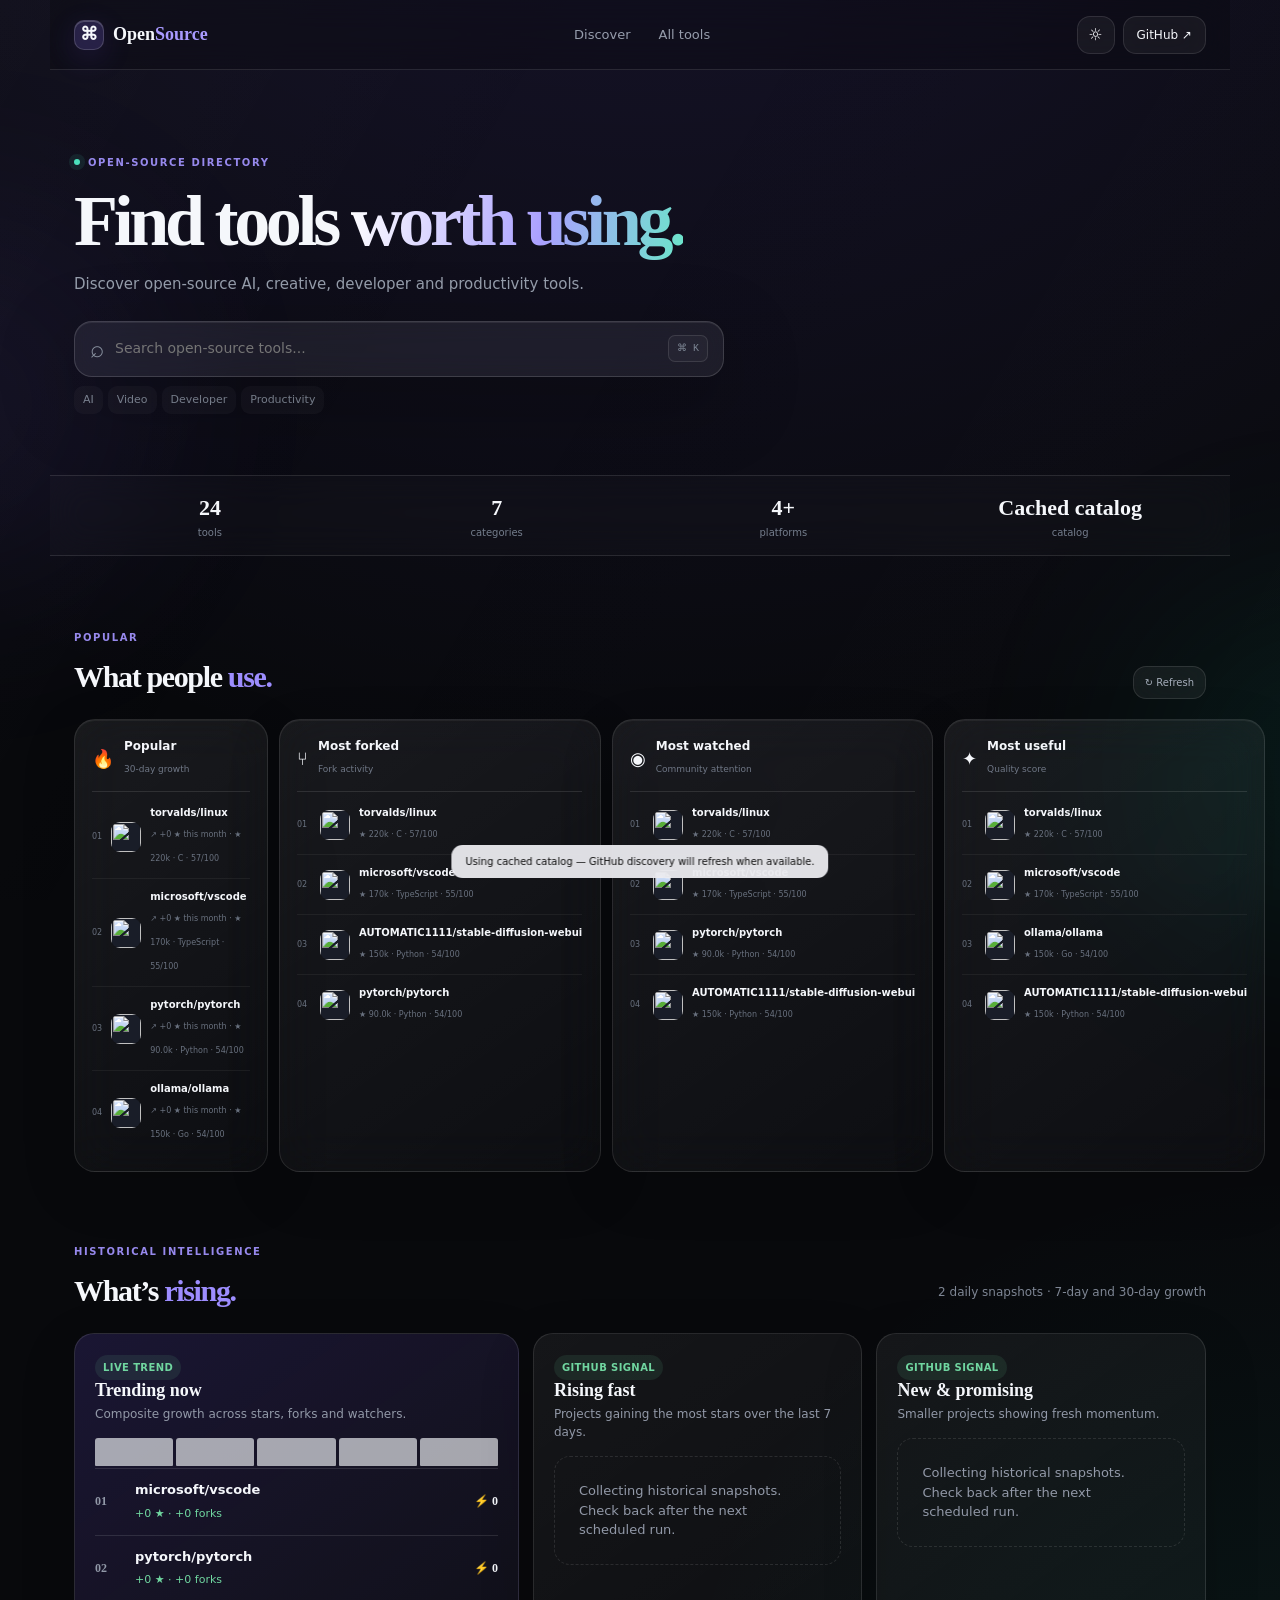
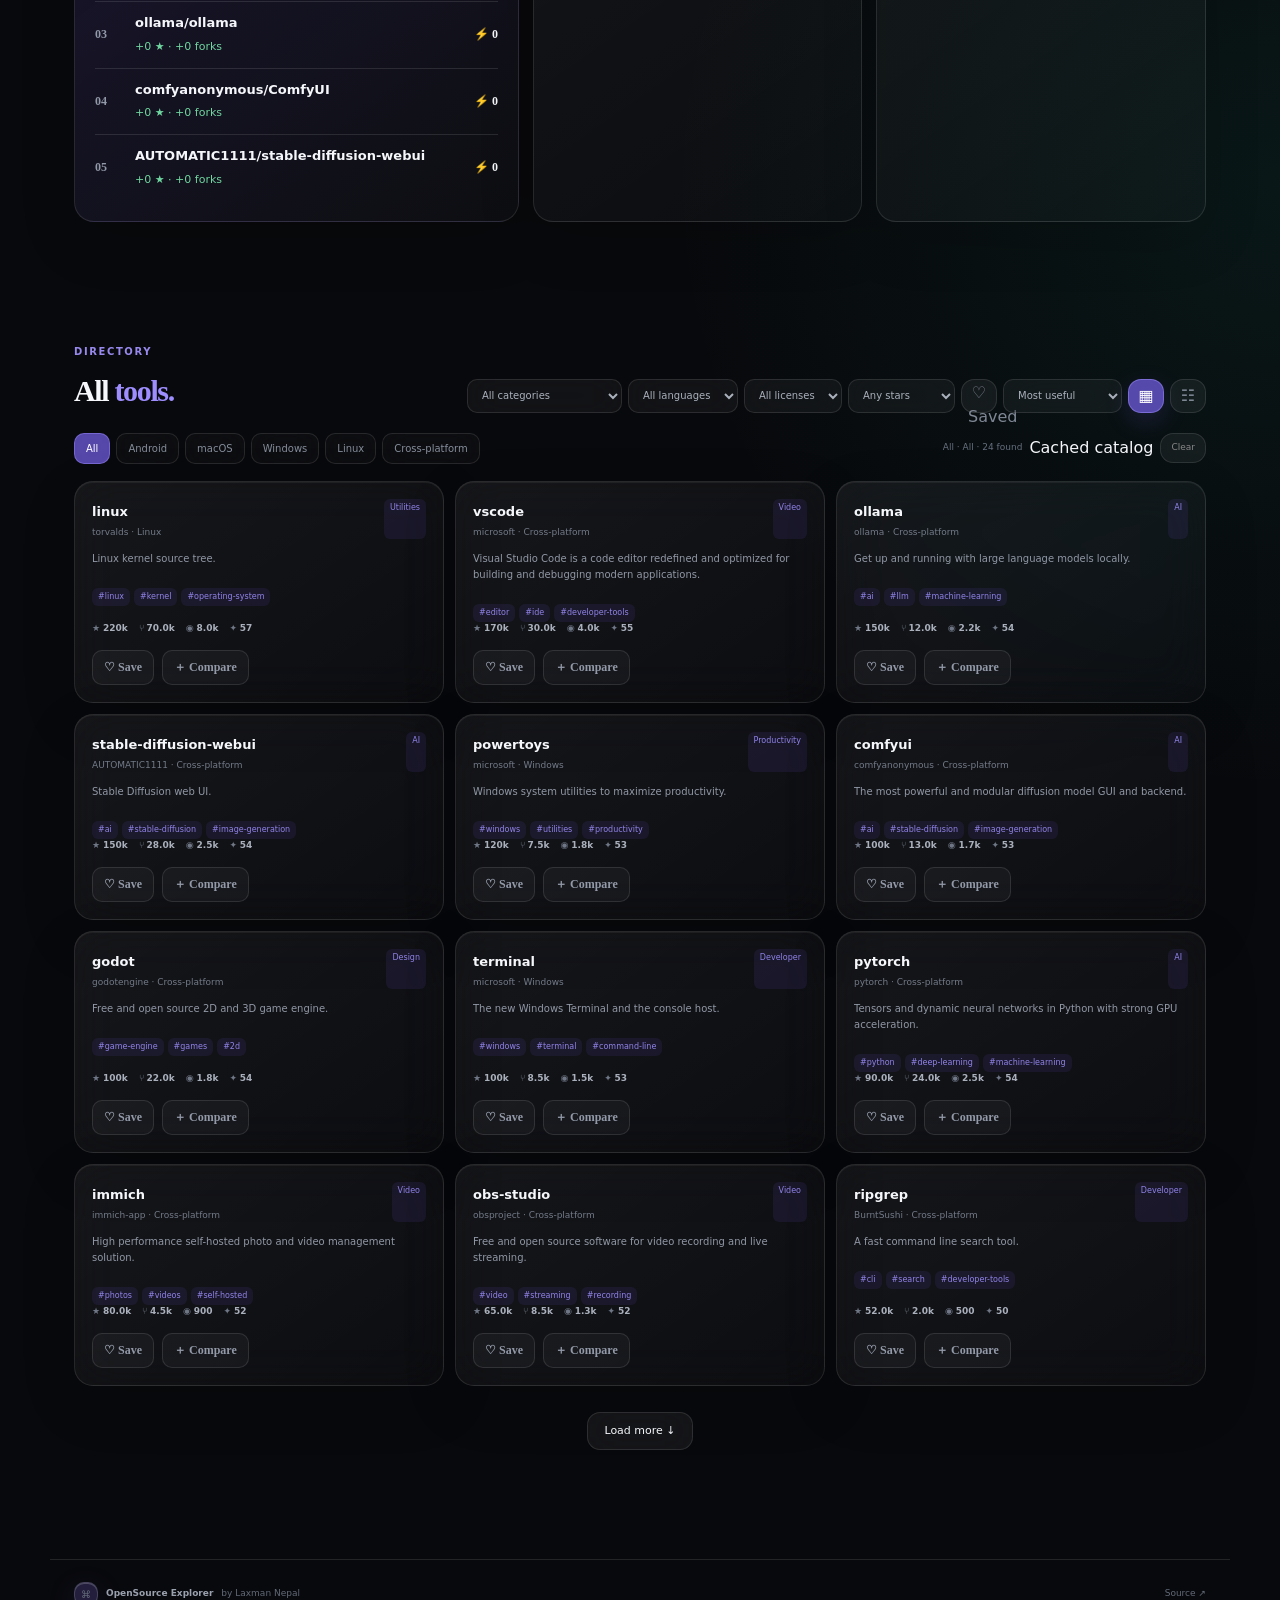
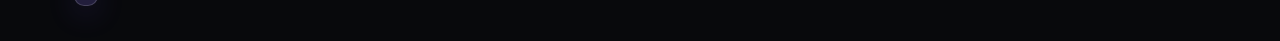
==== commit ab65310b: "feat: expose useful repository ranking" ====
--- a/index.html
+++ b/index.html
@@ -1 +1 @@
-<!doctype html><html lang="en"><head><meta charset="UTF-8"><meta name="viewport" content="width=device-width,initial-scale=1"><meta name="theme-color" content="#08090c"><meta name="description" content="Open Source Explorer — discover open-source tools for Android, macOS, Windows, Linux and the web."><title>Open Source Explorer — Laxman Nepal</title><link rel="manifest" href="manifest.webmanifest"><link rel="icon" href="icon.svg" type="image/svg+xml"><link rel="stylesheet" href="styles.css"></head><body><div class="ambient ambient-a"></div><div class="ambient ambient-b"></div><header class="topbar"><a class="brand" href="#top"><span class="brand-mark">⌘</span><span>Open<span>Source</span></span></a><nav class="nav desktop-only"><a href="#discover">Discover</a><a href="#all-tools">All tools</a></nav><div class="top-actions"><button id="themeBtn" class="icon-btn" title="Toggle theme">☼</button><a class="github-btn" href="https://github.com/LaxmanNepal/Open-Source" target="_blank" rel="noopener">GitHub ↗</a></div></header><main id="top"><section class="hero" id="discover"><div class="hero-copy"><div class="eyebrow"><span class="pulse"></span> OPEN-SOURCE DIRECTORY</div><h1>Find tools <em>worth using.</em></h1><p>Discover open-source AI, creative, developer and productivity tools.</p><div class="hero-search"><span>⌕</span><input id="searchInput" type="search" placeholder="Search open-source tools..." autocomplete="off"><kbd>⌘ K</kbd></div><div class="quick-tags"><button data-query="AI">AI</button><button data-query="video editing">Video</button><button data-query="developer tools">Developer</button><button data-query="productivity">Productivity</button></div></div></section><section class="stats-strip"><div><strong id="repoCount">—</strong><span>tools</span></div><div><strong id="categoryCount">—</strong><span>categories</span></div><div><strong>4+</strong><span>platforms</span></div><div><strong id="updateTime">Loading</strong><span>catalog</span></div></section><section class="section spotlight"><div class="section-head"><div><span class="section-kicker">POPULAR</span><h2>What people <span>use.</span></h2></div><button class="refresh" id="refreshBtn">↻ Refresh</button></div><div class="signal-grid"><article class="signal-card"><div class="signal-title"><span>🔥</span><div><b>Popular</b><small>Top repositories</small></div></div><div id="monthlyList" class="mini-list"></div></article><article class="signal-card"><div class="signal-title"><span>⑂</span><div><b>Most forked</b><small>Fork activity</small></div></div><div id="forkList" class="mini-list"></div></article><article class="signal-card"><div class="signal-title"><span>◉</span><div><b>Most watched</b><small>Community attention</small></div></div><div id="watchList" class="mini-list"></div></article><article class="signal-card"><div class="signal-title"><span>★</span><div><b>Most starred</b><small>Community favorites</small></div></div><div id="starList" class="mini-list"></div></article></div></section><section class="section" id="all-tools"><div class="section-head"><div><span class="section-kicker">DIRECTORY</span><h2>All <span>tools.</span></h2></div><div class="view-actions"><select id="categorySelect"><option value="All">All categories</option></select><select id="languageSelect"><option value="All">All languages</option></select><select id="licenseSelect"><option value="All">All licenses</option></select><select id="starsSelect"><option value="All">Any stars</option></select><button id="savedBtn" class="view-btn">♡ Saved</button><select id="sortSelect"><option value="stars">Most starred</option><option value="updated">Recently active</option><option value="forks">Most forked</option><option value="watchers">Most watched</option></select><button id="gridBtn" class="view-btn active">▦</button><button id="listBtn" class="view-btn">☷</button></div></div><div class="filterbar"><div id="platformFilters" class="filter-group"></div><div id="activeFilter" class="active-filter">All tools</div><span id="sourceBadge" class="source-badge">Loading</span><button id="clearFilters" class="clear-filter">Clear</button></div><div id="directory" class="directory-grid"></div><div id="loadMoreWrap" class="load-more-wrap"><button id="loadMore" class="load-more">Load more <span>↓</span></button></div><div id="emptyState" class="empty-state hidden"><div>⌕</div><h3>No tools found</h3><p>Try another search or clear your filters.</p></div></section></main><footer><div class="footer-brand"><span class="brand-mark">⌘</span><b>OpenSource Explorer</b><span>by Laxman Nepal</span></div><a href="https://github.com/LaxmanNepal/Open-Source" target="_blank" rel="noopener">Source ↗</a></footer><div id="toast" class="toast"></div><script src="catalog-bootstrap.js"></script><script src="app.js"></script><script src="enhancements.js"></script><script src="analytics.js"></script><script src="v12.js"></script><script>if('serviceWorker'in navigator)window.addEventListener('load',()=>navigator.serviceWorker.register('./sw.js').catch(()=>{}));</script></body></html>+<!doctype html><html lang="en"><head><meta charset="UTF-8"><meta name="viewport" content="width=device-width,initial-scale=1"><meta name="theme-color" content="#08090c"><meta name="description" content="Open Source Explorer — discover open-source tools for Android, macOS, Windows, Linux and the web."><title>Open Source Explorer — Laxman Nepal</title><link rel="manifest" href="manifest.webmanifest"><link rel="icon" href="icon.svg" type="image/svg+xml"><link rel="stylesheet" href="styles.css"></head><body><div class="ambient ambient-a"></div><div class="ambient ambient-b"></div><header class="topbar"><a class="brand" href="#top"><span class="brand-mark">⌘</span><span>Open<span>Source</span></span></a><nav class="nav desktop-only"><a href="#discover">Discover</a><a href="#all-tools">All tools</a></nav><div class="top-actions"><button id="themeBtn" class="icon-btn" title="Toggle theme">☼</button><a class="github-btn" href="https://github.com/LaxmanNepal/Open-Source" target="_blank" rel="noopener">GitHub ↗</a></div></header><main id="top"><section class="hero" id="discover"><div class="hero-copy"><div class="eyebrow"><span class="pulse"></span> OPEN-SOURCE DIRECTORY</div><h1>Find tools <em>worth using.</em></h1><p>Discover open-source AI, creative, developer and productivity tools.</p><div class="hero-search"><span>⌕</span><input id="searchInput" type="search" placeholder="Search open-source tools..." autocomplete="off"><kbd>⌘ K</kbd></div><div class="quick-tags"><button data-query="AI">AI</button><button data-query="video editing">Video</button><button data-query="developer tools">Developer</button><button data-query="productivity">Productivity</button></div></div></section><section class="stats-strip"><div><strong id="repoCount">—</strong><span>tools</span></div><div><strong id="categoryCount">—</strong><span>categories</span></div><div><strong>4+</strong><span>platforms</span></div><div><strong id="updateTime">Loading</strong><span>catalog</span></div></section><section class="section spotlight"><div class="section-head"><div><span class="section-kicker">POPULAR</span><h2>What people <span>use.</span></h2></div><button class="refresh" id="refreshBtn">↻ Refresh</button></div><div class="signal-grid"><article class="signal-card"><div class="signal-title"><span>🔥</span><div><b>Popular</b><small>Top repositories</small></div></div><div id="monthlyList" class="mini-list"></div></article><article class="signal-card"><div class="signal-title"><span>⑂</span><div><b>Most forked</b><small>Fork activity</small></div></div><div id="forkList" class="mini-list"></div></article><article class="signal-card"><div class="signal-title"><span>◉</span><div><b>Most watched</b><small>Community attention</small></div></div><div id="watchList" class="mini-list"></div></article><article class="signal-card"><div class="signal-title"><span>✦</span><div><b>Most useful</b><small>Quality score</small></div></div><div id="starList" class="mini-list"></div></article></div></section><section class="section" id="all-tools"><div class="section-head"><div><span class="section-kicker">DIRECTORY</span><h2>All <span>tools.</span></h2></div><div class="view-actions"><select id="categorySelect"><option value="All">All categories</option></select><select id="languageSelect"><option value="All">All languages</option></select><select id="licenseSelect"><option value="All">All licenses</option></select><select id="starsSelect"><option value="All">Any stars</option></select><button id="savedBtn" class="view-btn">♡ Saved</button><select id="sortSelect"><option value="useful">Most useful</option><option value="stars">Most starred</option><option value="updated">Recently active</option><option value="forks">Most forked</option><option value="watchers">Most watched</option></select><button id="gridBtn" class="view-btn active">▦</button><button id="listBtn" class="view-btn">☷</button></div></div><div class="filterbar"><div id="platformFilters" class="filter-group"></div><div id="activeFilter" class="active-filter">All tools</div><span id="sourceBadge" class="source-badge">Loading</span><button id="clearFilters" class="clear-filter">Clear</button></div><div id="directory" class="directory-grid"></div><div id="loadMoreWrap" class="load-more-wrap"><button id="loadMore" class="load-more">Load more <span>↓</span></button></div><div id="emptyState" class="empty-state hidden"><div>⌕</div><h3>No tools found</h3><p>Try another search or clear your filters.</p></div></section></main><footer><div class="footer-brand"><span class="brand-mark">⌘</span><b>OpenSource Explorer</b><span>by Laxman Nepal</span></div><a href="https://github.com/LaxmanNepal/Open-Source" target="_blank" rel="noopener">Source ↗</a></footer><div id="toast" class="toast"></div><script src="catalog-bootstrap.js"></script><script src="app.js"></script><script src="enhancements.js"></script><script src="analytics.js"></script><script src="v12.js"></script><script>if('serviceWorker'in navigator)window.addEventListener('load',()=>navigator.serviceWorker.register('./sw.js').catch(()=>{}));</script></body></html>
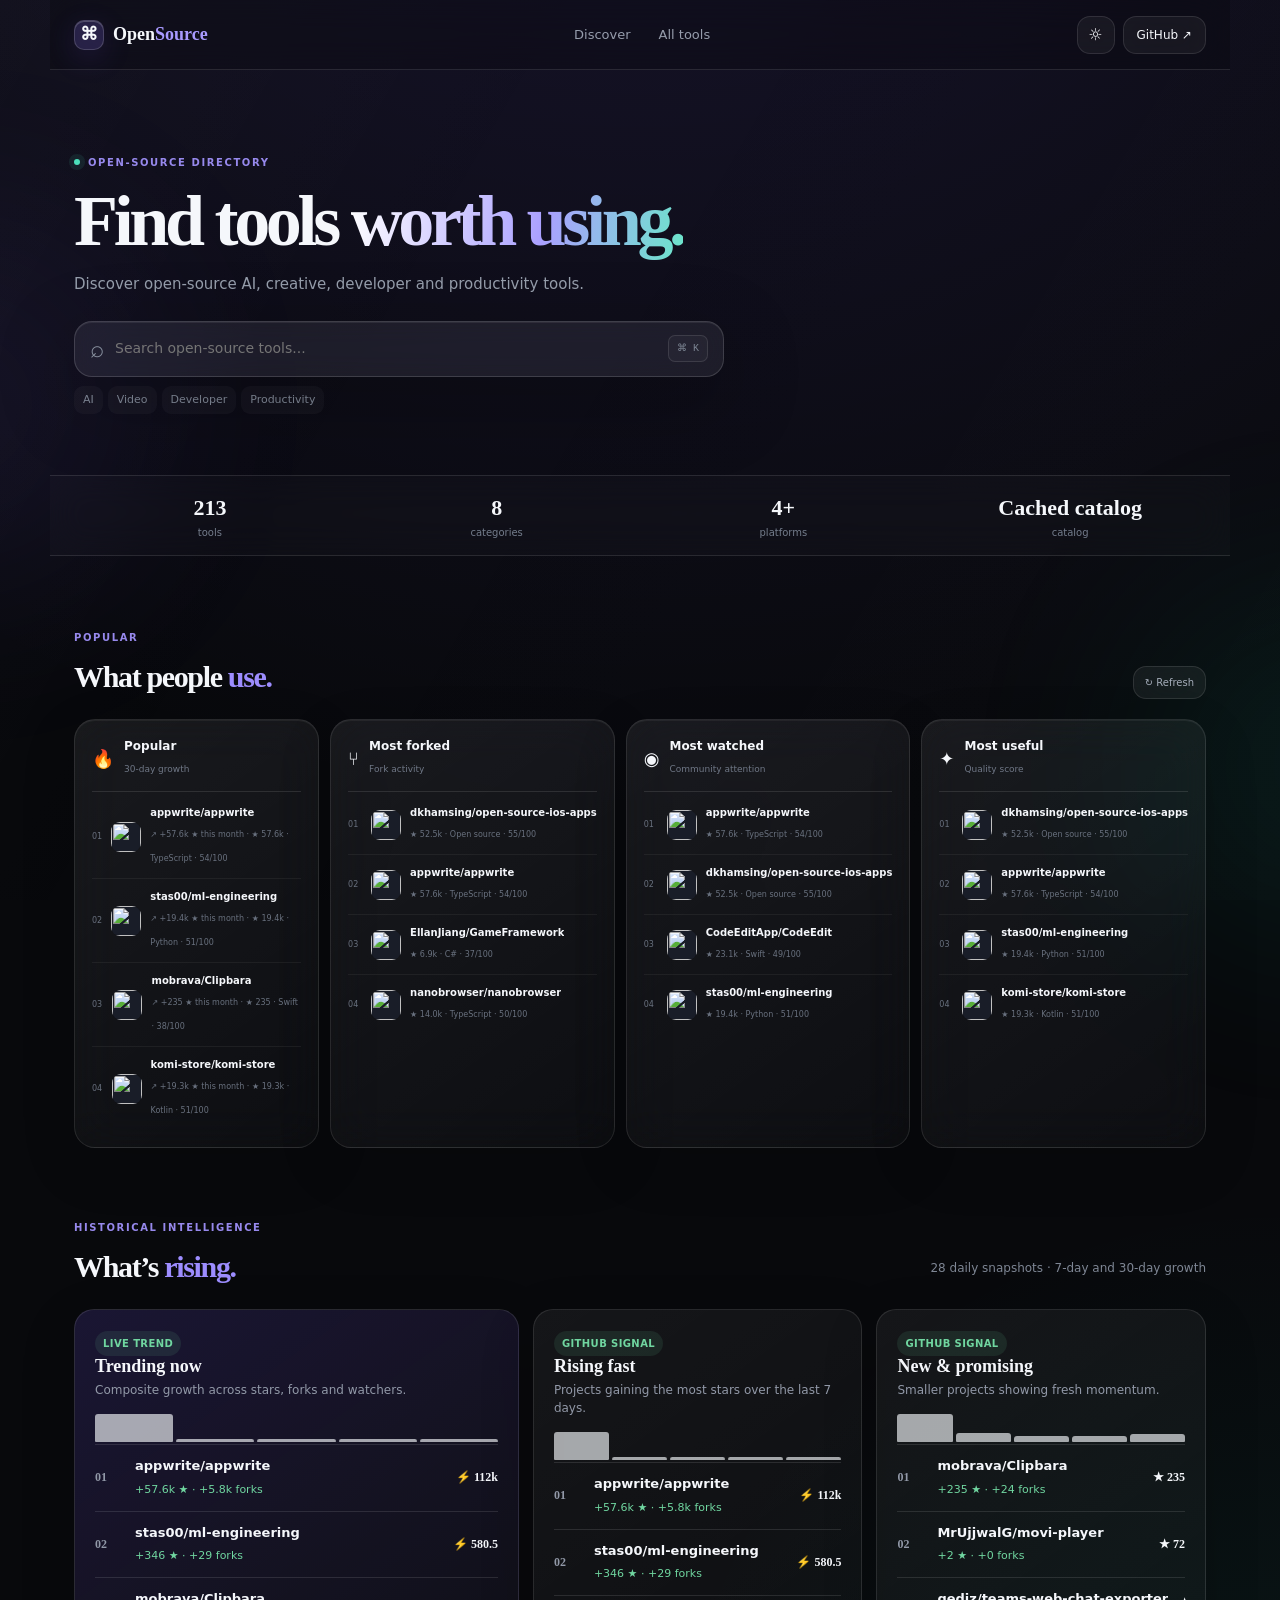
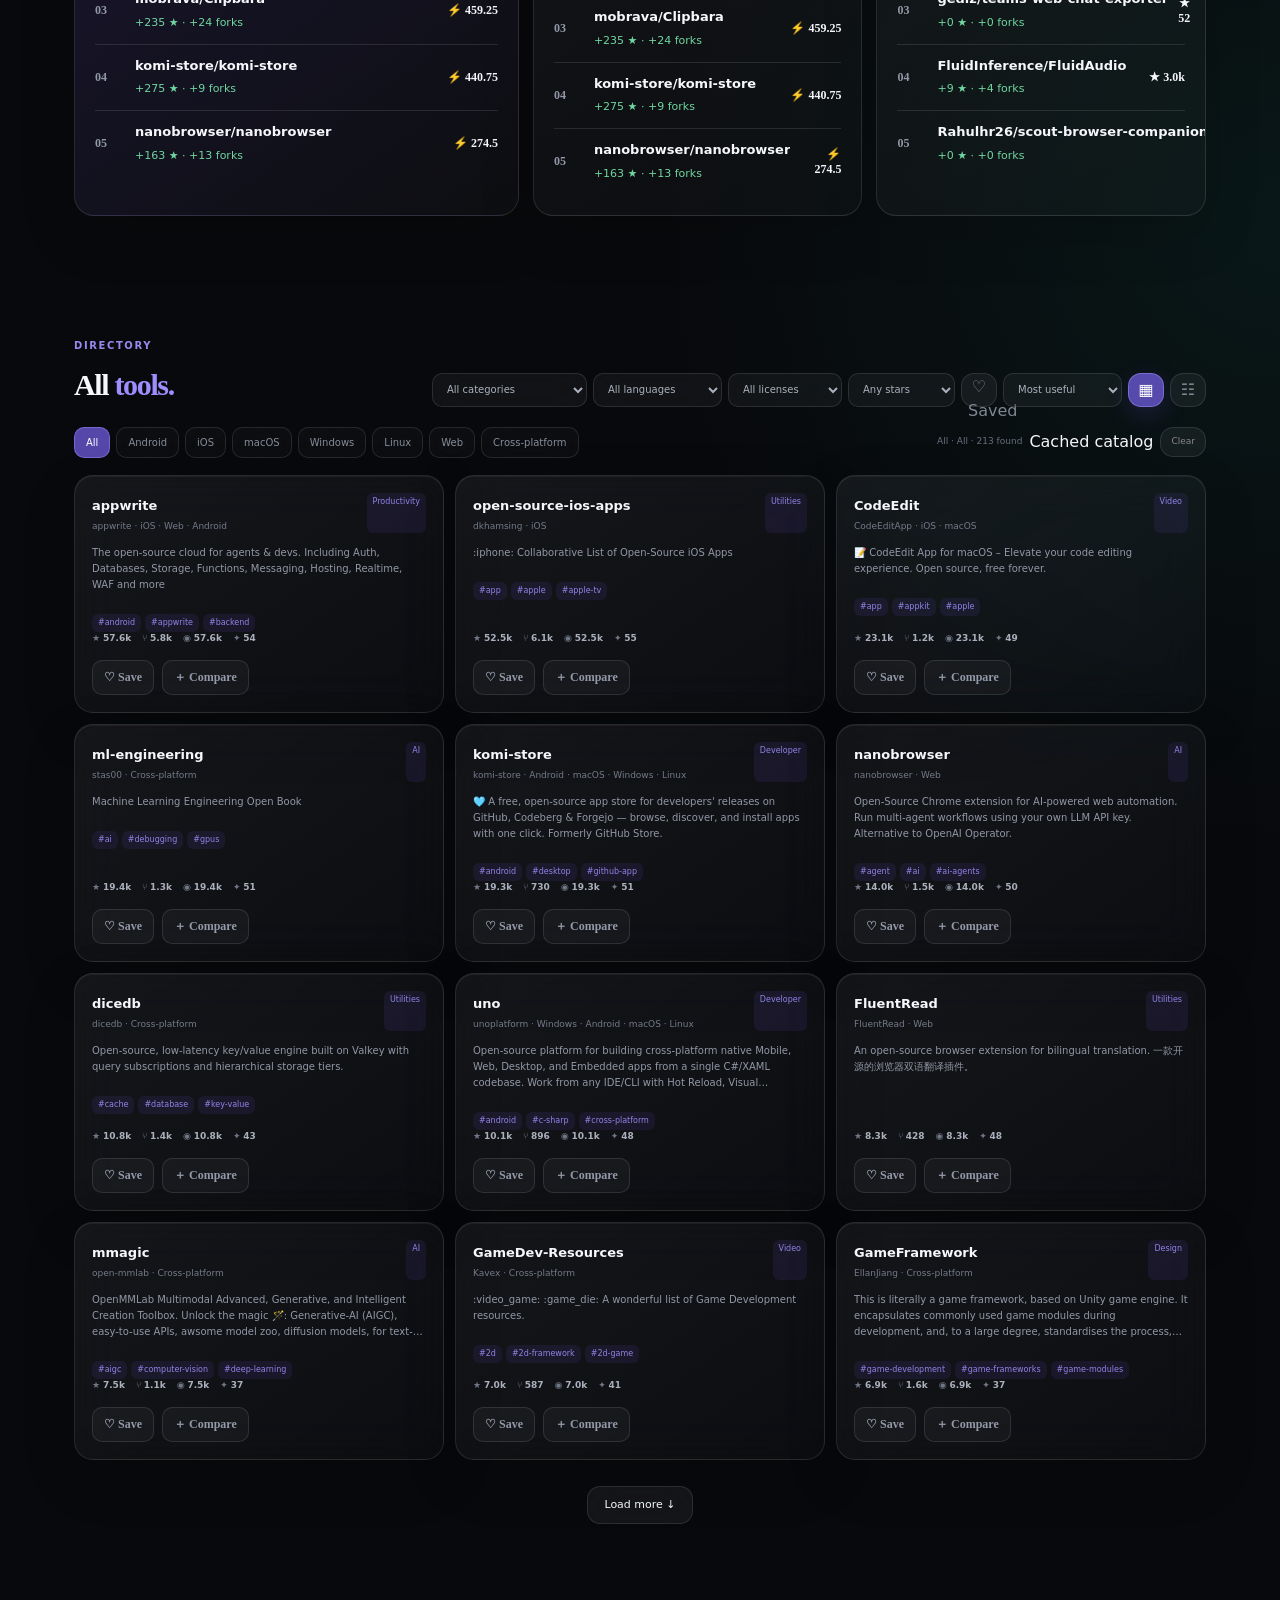
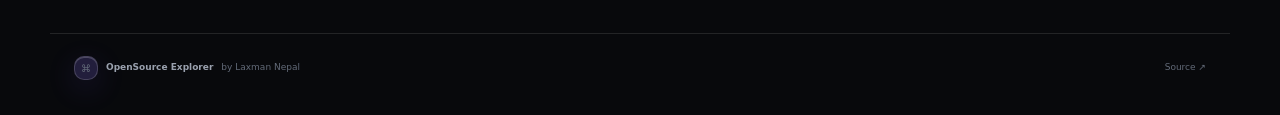
==== commit 89fbc359: "fix: load one repository interaction controller" ====
--- a/index.html
+++ b/index.html
@@ -1 +1 @@
-<!doctype html><html lang="en"><head><meta charset="UTF-8"><meta name="viewport" content="width=device-width,initial-scale=1"><meta name="theme-color" content="#08090c"><meta name="description" content="Open Source Explorer — discover open-source tools for Android, macOS, Windows, Linux and the web."><title>Open Source Explorer — Laxman Nepal</title><link rel="manifest" href="manifest.webmanifest"><link rel="icon" href="icon.svg" type="image/svg+xml"><link rel="stylesheet" href="styles.css"></head><body><div class="ambient ambient-a"></div><div class="ambient ambient-b"></div><header class="topbar"><a class="brand" href="#top"><span class="brand-mark">⌘</span><span>Open<span>Source</span></span></a><nav class="nav desktop-only"><a href="#discover">Discover</a><a href="#all-tools">All tools</a></nav><div class="top-actions"><button id="themeBtn" class="icon-btn" title="Toggle theme">☼</button><a class="github-btn" href="https://github.com/LaxmanNepal/Open-Source" target="_blank" rel="noopener">GitHub ↗</a></div></header><main id="top"><section class="hero" id="discover"><div class="hero-copy"><div class="eyebrow"><span class="pulse"></span> OPEN-SOURCE DIRECTORY</div><h1>Find tools <em>worth using.</em></h1><p>Discover open-source AI, creative, developer and productivity tools.</p><div class="hero-search"><span>⌕</span><input id="searchInput" type="search" placeholder="Search open-source tools..." autocomplete="off"><kbd>⌘ K</kbd></div><div class="quick-tags"><button data-query="AI">AI</button><button data-query="video editing">Video</button><button data-query="developer tools">Developer</button><button data-query="productivity">Productivity</button></div></div></section><section class="stats-strip"><div><strong id="repoCount">—</strong><span>tools</span></div><div><strong id="categoryCount">—</strong><span>categories</span></div><div><strong>4+</strong><span>platforms</span></div><div><strong id="updateTime">Loading</strong><span>catalog</span></div></section><section class="section spotlight"><div class="section-head"><div><span class="section-kicker">POPULAR</span><h2>What people <span>use.</span></h2></div><button class="refresh" id="refreshBtn">↻ Refresh</button></div><div class="signal-grid"><article class="signal-card"><div class="signal-title"><span>🔥</span><div><b>Popular</b><small>Top repositories</small></div></div><div id="monthlyList" class="mini-list"></div></article><article class="signal-card"><div class="signal-title"><span>⑂</span><div><b>Most forked</b><small>Fork activity</small></div></div><div id="forkList" class="mini-list"></div></article><article class="signal-card"><div class="signal-title"><span>◉</span><div><b>Most watched</b><small>Community attention</small></div></div><div id="watchList" class="mini-list"></div></article><article class="signal-card"><div class="signal-title"><span>✦</span><div><b>Most useful</b><small>Quality score</small></div></div><div id="starList" class="mini-list"></div></article></div></section><section class="section" id="all-tools"><div class="section-head"><div><span class="section-kicker">DIRECTORY</span><h2>All <span>tools.</span></h2></div><div class="view-actions"><select id="categorySelect"><option value="All">All categories</option></select><select id="languageSelect"><option value="All">All languages</option></select><select id="licenseSelect"><option value="All">All licenses</option></select><select id="starsSelect"><option value="All">Any stars</option></select><button id="savedBtn" class="view-btn">♡ Saved</button><select id="sortSelect"><option value="useful">Most useful</option><option value="stars">Most starred</option><option value="updated">Recently active</option><option value="forks">Most forked</option><option value="watchers">Most watched</option></select><button id="gridBtn" class="view-btn active">▦</button><button id="listBtn" class="view-btn">☷</button></div></div><div class="filterbar"><div id="platformFilters" class="filter-group"></div><div id="activeFilter" class="active-filter">All tools</div><span id="sourceBadge" class="source-badge">Loading</span><button id="clearFilters" class="clear-filter">Clear</button></div><div id="directory" class="directory-grid"></div><div id="loadMoreWrap" class="load-more-wrap"><button id="loadMore" class="load-more">Load more <span>↓</span></button></div><div id="emptyState" class="empty-state hidden"><div>⌕</div><h3>No tools found</h3><p>Try another search or clear your filters.</p></div></section></main><footer><div class="footer-brand"><span class="brand-mark">⌘</span><b>OpenSource Explorer</b><span>by Laxman Nepal</span></div><a href="https://github.com/LaxmanNepal/Open-Source" target="_blank" rel="noopener">Source ↗</a></footer><div id="toast" class="toast"></div><script src="catalog-bootstrap.js"></script><script src="app.js"></script><script src="enhancements.js"></script><script src="analytics.js"></script><script src="v12.js"></script><script>if('serviceWorker'in navigator)window.addEventListener('load',()=>navigator.serviceWorker.register('./sw.js').catch(()=>{}));</script></body></html>+<!doctype html><html lang="en"><head><meta charset="UTF-8"><meta name="viewport" content="width=device-width,initial-scale=1"><meta name="theme-color" content="#08090c"><meta name="description" content="Open Source Explorer — discover open-source tools for Android, macOS, Windows, Linux and the web."><title>Open Source Explorer — Laxman Nepal</title><link rel="manifest" href="manifest.webmanifest"><link rel="icon" href="icon.svg" type="image/svg+xml"><link rel="stylesheet" href="styles.css"></head><body><div class="ambient ambient-a"></div><div class="ambient ambient-b"></div><header class="topbar"><a class="brand" href="#top"><span class="brand-mark">⌘</span><span>Open<span>Source</span></span></a><nav class="nav desktop-only"><a href="#discover">Discover</a><a href="#all-tools">All tools</a></nav><div class="top-actions"><button id="themeBtn" class="icon-btn" title="Toggle theme">☼</button><a class="github-btn" href="https://github.com/LaxmanNepal/Open-Source" target="_blank" rel="noopener">GitHub ↗</a></div></header><main id="top"><section class="hero" id="discover"><div class="hero-copy"><div class="eyebrow"><span class="pulse"></span> OPEN-SOURCE DIRECTORY</div><h1>Find tools <em>worth using.</em></h1><p>Discover open-source AI, creative, developer and productivity tools.</p><div class="hero-search"><span>⌕</span><input id="searchInput" type="search" placeholder="Search open-source tools..." autocomplete="off"><kbd>⌘ K</kbd></div><div class="quick-tags"><button data-query="AI">AI</button><button data-query="video editing">Video</button><button data-query="developer tools">Developer</button><button data-query="productivity">Productivity</button></div></div></section><section class="stats-strip"><div><strong id="repoCount">—</strong><span>tools</span></div><div><strong id="categoryCount">—</strong><span>categories</span></div><div><strong>4+</strong><span>platforms</span></div><div><strong id="updateTime">Loading</strong><span>catalog</span></div></section><section class="section spotlight"><div class="section-head"><div><span class="section-kicker">POPULAR</span><h2>What people <span>use.</span></h2></div><button class="refresh" id="refreshBtn">↻ Refresh</button></div><div class="signal-grid"><article class="signal-card"><div class="signal-title"><span>🔥</span><div><b>Popular</b><small>Top repositories</small></div></div><div id="monthlyList" class="mini-list"></div></article><article class="signal-card"><div class="signal-title"><span>⑂</span><div><b>Most forked</b><small>Fork activity</small></div></div><div id="forkList" class="mini-list"></div></article><article class="signal-card"><div class="signal-title"><span>◉</span><div><b>Most watched</b><small>Community attention</small></div></div><div id="watchList" class="mini-list"></div></article><article class="signal-card"><div class="signal-title"><span>✦</span><div><b>Most useful</b><small>Quality score</small></div></div><div id="starList" class="mini-list"></div></article></div></section><section class="section" id="all-tools"><div class="section-head"><div><span class="section-kicker">DIRECTORY</span><h2>All <span>tools.</span></h2></div><div class="view-actions"><select id="categorySelect"><option value="All">All categories</option></select><select id="languageSelect"><option value="All">All languages</option></select><select id="licenseSelect"><option value="All">All licenses</option></select><select id="starsSelect"><option value="All">Any stars</option></select><button id="savedBtn" class="view-btn">♡ Saved</button><select id="sortSelect"><option value="useful">Most useful</option><option value="stars">Most starred</option><option value="updated">Recently active</option><option value="forks">Most forked</option><option value="watchers">Most watched</option></select><button id="gridBtn" class="view-btn active">▦</button><button id="listBtn" class="view-btn">☷</button></div></div><div class="filterbar"><div id="platformFilters" class="filter-group"></div><div id="activeFilter" class="active-filter">All tools</div><span id="sourceBadge" class="source-badge">Loading</span><button id="clearFilters" class="clear-filter">Clear</button></div><div id="directory" class="directory-grid"></div><div id="loadMoreWrap" class="load-more-wrap"><button id="loadMore" class="load-more">Load more <span>↓</span></button></div><div id="emptyState" class="empty-state hidden"><div>⌕</div><h3>No tools found</h3><p>Try another search or clear your filters.</p></div></section></main><footer><div class="footer-brand"><span class="brand-mark">⌘</span><b>OpenSource Explorer</b><span>by Laxman Nepal</span></div><a href="https://github.com/LaxmanNepal/Open-Source" target="_blank" rel="noopener">Source ↗</a></footer><div id="toast" class="toast"></div><script src="catalog-bootstrap.js"></script><script src="app.js"></script><script src="enhancements.js"></script><script src="analytics.js"></script><script>if('serviceWorker'in navigator)window.addEventListener('load',()=>navigator.serviceWorker.register('./sw.js').catch(()=>{}));</script></body></html>
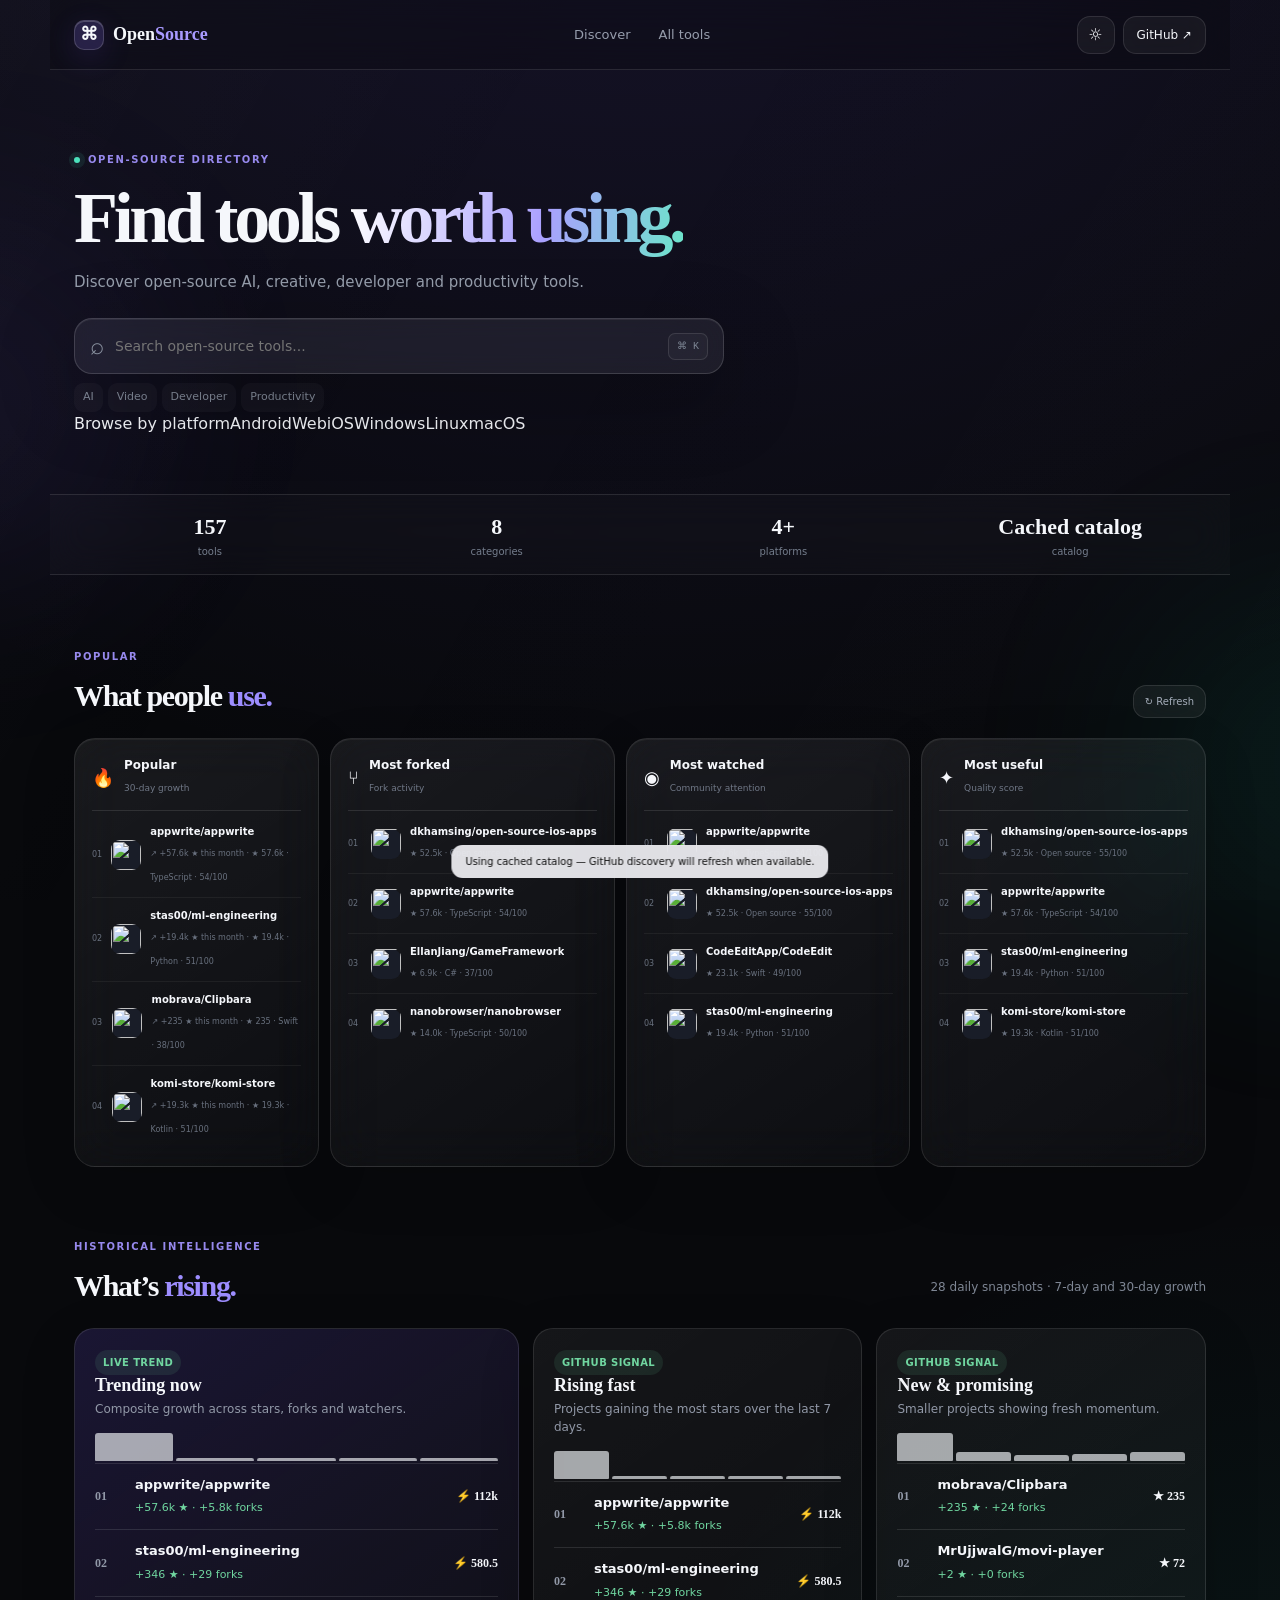
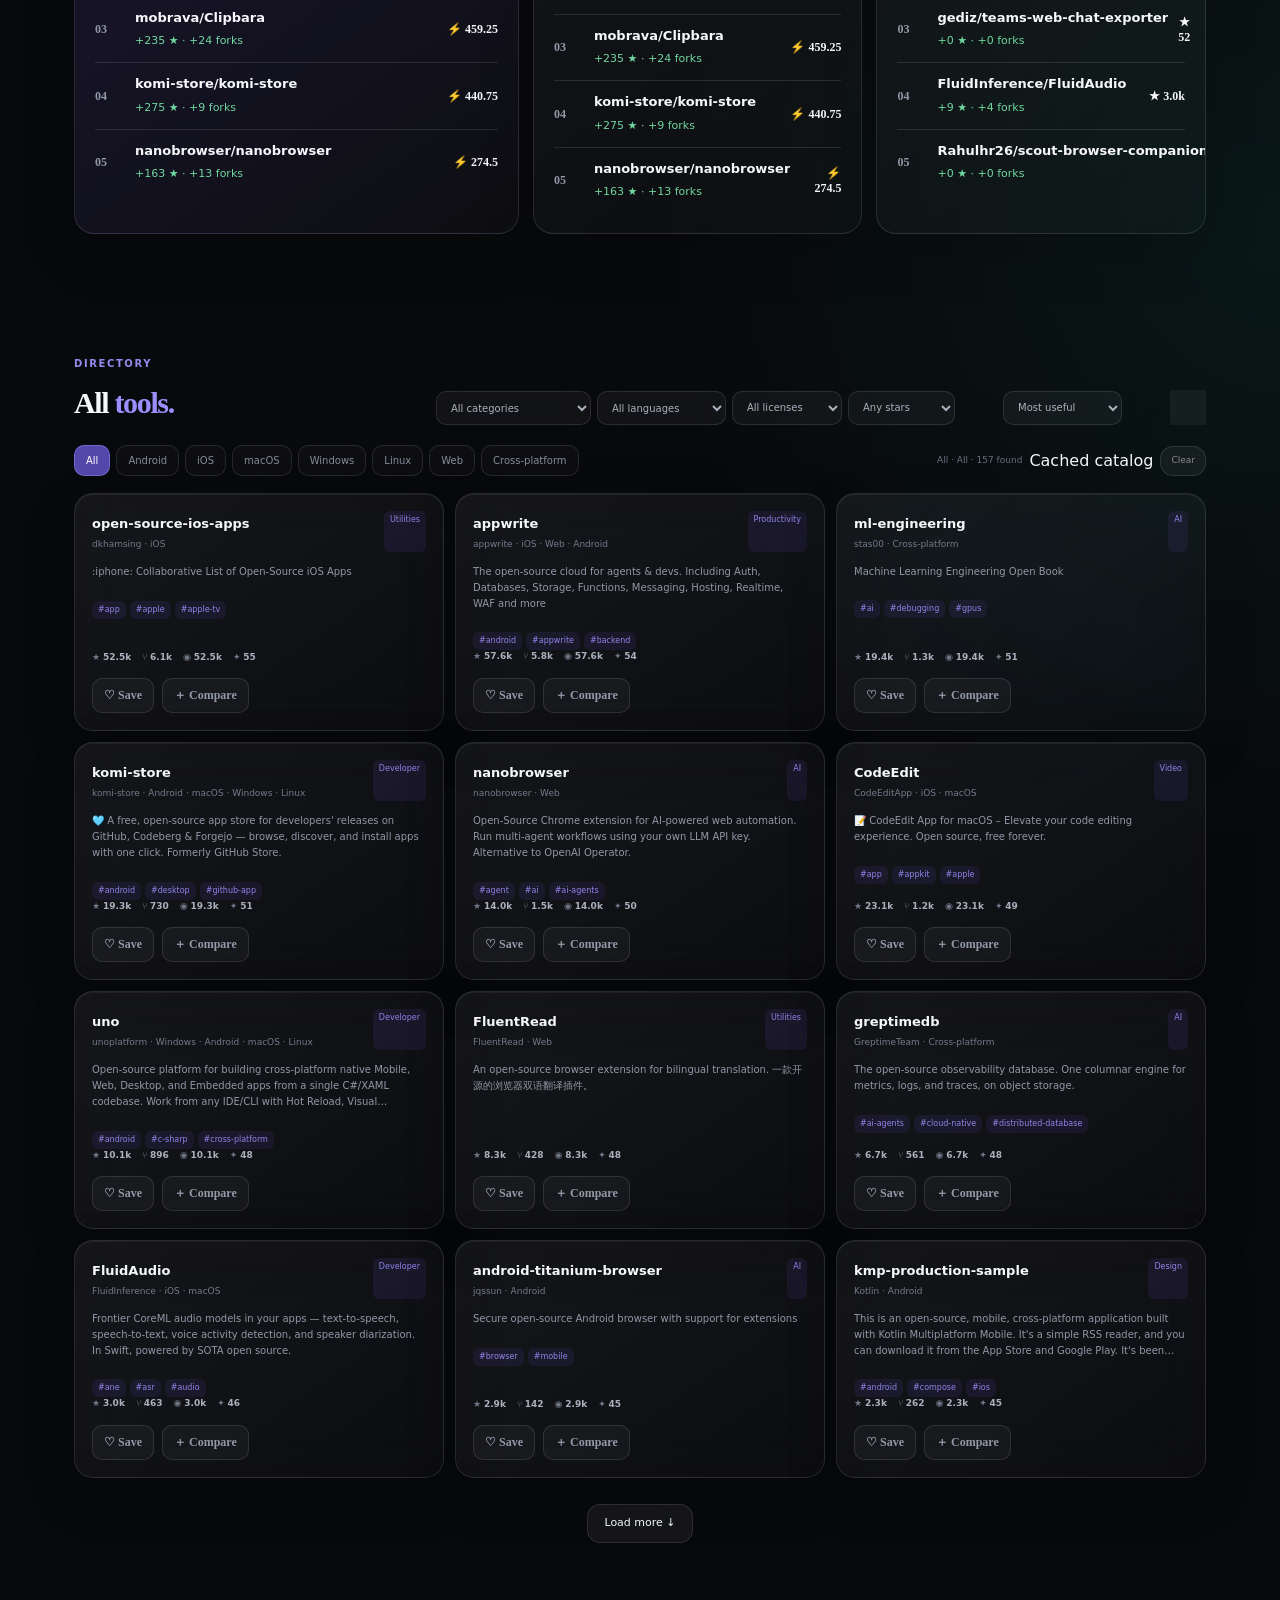
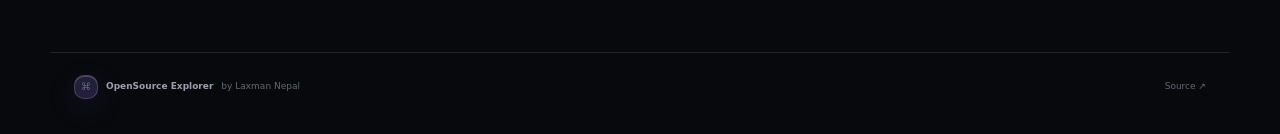
==== commit 6c7dbc3e: "feat: add quick links to platform directories" ====
--- a/index.html
+++ b/index.html
@@ -1 +1 @@
-<!doctype html><html lang="en"><head><meta charset="UTF-8"><meta name="viewport" content="width=device-width,initial-scale=1"><meta name="theme-color" content="#08090c"><meta name="description" content="Open Source Explorer — discover open-source tools for Android, macOS, Windows, Linux and the web."><title>Open Source Explorer — Laxman Nepal</title><link rel="manifest" href="manifest.webmanifest"><link rel="icon" href="icon.svg" type="image/svg+xml"><link rel="stylesheet" href="styles.css"></head><body><div class="ambient ambient-a"></div><div class="ambient ambient-b"></div><header class="topbar"><a class="brand" href="#top"><span class="brand-mark">⌘</span><span>Open<span>Source</span></span></a><nav class="nav desktop-only"><a href="#discover">Discover</a><a href="#all-tools">All tools</a></nav><div class="top-actions"><button id="themeBtn" class="icon-btn" title="Toggle theme">☼</button><a class="github-btn" href="https://github.com/LaxmanNepal/Open-Source" target="_blank" rel="noopener">GitHub ↗</a></div></header><main id="top"><section class="hero" id="discover"><div class="hero-copy"><div class="eyebrow"><span class="pulse"></span> OPEN-SOURCE DIRECTORY</div><h1>Find tools <em>worth using.</em></h1><p>Discover open-source AI, creative, developer and productivity tools.</p><div class="hero-search"><span>⌕</span><input id="searchInput" type="search" placeholder="Search open-source tools..." autocomplete="off"><kbd>⌘ K</kbd></div><div class="quick-tags"><button data-query="AI">AI</button><button data-query="video editing">Video</button><button data-query="developer tools">Developer</button><button data-query="productivity">Productivity</button></div></div></section><section class="stats-strip"><div><strong id="repoCount">—</strong><span>tools</span></div><div><strong id="categoryCount">—</strong><span>categories</span></div><div><strong>4+</strong><span>platforms</span></div><div><strong id="updateTime">Loading</strong><span>catalog</span></div></section><section class="section spotlight"><div class="section-head"><div><span class="section-kicker">POPULAR</span><h2>What people <span>use.</span></h2></div><button class="refresh" id="refreshBtn">↻ Refresh</button></div><div class="signal-grid"><article class="signal-card"><div class="signal-title"><span>🔥</span><div><b>Popular</b><small>Top repositories</small></div></div><div id="monthlyList" class="mini-list"></div></article><article class="signal-card"><div class="signal-title"><span>⑂</span><div><b>Most forked</b><small>Fork activity</small></div></div><div id="forkList" class="mini-list"></div></article><article class="signal-card"><div class="signal-title"><span>◉</span><div><b>Most watched</b><small>Community attention</small></div></div><div id="watchList" class="mini-list"></div></article><article class="signal-card"><div class="signal-title"><span>✦</span><div><b>Most useful</b><small>Quality score</small></div></div><div id="starList" class="mini-list"></div></article></div></section><section class="section" id="all-tools"><div class="section-head"><div><span class="section-kicker">DIRECTORY</span><h2>All <span>tools.</span></h2></div><div class="view-actions"><select id="categorySelect"><option value="All">All categories</option></select><select id="languageSelect"><option value="All">All languages</option></select><select id="licenseSelect"><option value="All">All licenses</option></select><select id="starsSelect"><option value="All">Any stars</option></select><button id="savedBtn" class="view-btn">♡ Saved</button><select id="sortSelect"><option value="useful">Most useful</option><option value="stars">Most starred</option><option value="updated">Recently active</option><option value="forks">Most forked</option><option value="watchers">Most watched</option></select><button id="gridBtn" class="view-btn active">▦</button><button id="listBtn" class="view-btn">☷</button></div></div><div class="filterbar"><div id="platformFilters" class="filter-group"></div><div id="activeFilter" class="active-filter">All tools</div><span id="sourceBadge" class="source-badge">Loading</span><button id="clearFilters" class="clear-filter">Clear</button></div><div id="directory" class="directory-grid"></div><div id="loadMoreWrap" class="load-more-wrap"><button id="loadMore" class="load-more">Load more <span>↓</span></button></div><div id="emptyState" class="empty-state hidden"><div>⌕</div><h3>No tools found</h3><p>Try another search or clear your filters.</p></div></section></main><footer><div class="footer-brand"><span class="brand-mark">⌘</span><b>OpenSource Explorer</b><span>by Laxman Nepal</span></div><a href="https://github.com/LaxmanNepal/Open-Source" target="_blank" rel="noopener">Source ↗</a></footer><div id="toast" class="toast"></div><script src="catalog-bootstrap.js"></script><script src="app.js"></script><script src="enhancements.js"></script><script src="analytics.js"></script><script>if('serviceWorker'in navigator)window.addEventListener('load',()=>navigator.serviceWorker.register('./sw.js').catch(()=>{}));</script></body></html>+<!doctype html><html lang="en"><head><meta charset="UTF-8"><meta name="viewport" content="width=device-width,initial-scale=1"><meta name="theme-color" content="#08090c"><meta name="description" content="Open Source Explorer — discover open-source tools for Android, macOS, Windows, Linux and the web."><title>Open Source Explorer — Laxman Nepal</title><link rel="manifest" href="manifest.webmanifest"><link rel="icon" href="icon.svg" type="image/svg+xml"><link rel="stylesheet" href="styles.css"></head><body><div class="ambient ambient-a"></div><div class="ambient ambient-b"></div><header class="topbar"><a class="brand" href="#top"><span class="brand-mark">⌘</span><span>Open<span>Source</span></span></a><nav class="nav desktop-only"><a href="#discover">Discover</a><a href="#all-tools">All tools</a></nav><div class="top-actions"><button id="themeBtn" class="icon-btn" title="Toggle theme">☼</button><a class="github-btn" href="https://github.com/LaxmanNepal/Open-Source" target="_blank" rel="noopener">GitHub ↗</a></div></header><main id="top"><section class="hero" id="discover"><div class="hero-copy"><div class="eyebrow"><span class="pulse"></span> OPEN-SOURCE DIRECTORY</div><h1>Find tools <em>worth using.</em></h1><p>Discover open-source AI, creative, developer and productivity tools.</p><div class="hero-search"><span>⌕</span><input id="searchInput" type="search" placeholder="Search open-source tools..." autocomplete="off"><kbd>⌘ K</kbd></div><div class="quick-tags"><button data-query="AI">AI</button><button data-query="video editing">Video</button><button data-query="developer tools">Developer</button><button data-query="productivity">Productivity</button></div><div class="platform-shortcuts" aria-label="Browse by platform"><span>Browse by platform</span><a href="android/">Android</a><a href="web/">Web</a><a href="ios/">iOS</a><a href="windows/">Windows</a><a href="linux/">Linux</a><a href="macos/">macOS</a></div></div></section><section class="stats-strip"><div><strong id="repoCount">—</strong><span>tools</span></div><div><strong id="categoryCount">—</strong><span>categories</span></div><div><strong>4+</strong><span>platforms</span></div><div><strong id="updateTime">Loading</strong><span>catalog</span></div></section><section class="section spotlight"><div class="section-head"><div><span class="section-kicker">POPULAR</span><h2>What people <span>use.</span></h2></div><button class="refresh" id="refreshBtn">↻ Refresh</button></div><div class="signal-grid"><article class="signal-card"><div class="signal-title"><span>🔥</span><div><b>Popular</b><small>Top repositories</small></div></div><div id="monthlyList" class="mini-list"></div></article><article class="signal-card"><div class="signal-title"><span>⑂</span><div><b>Most forked</b><small>Fork activity</small></div></div><div id="forkList" class="mini-list"></div></article><article class="signal-card"><div class="signal-title"><span>◉</span><div><b>Most watched</b><small>Community attention</small></div></div><div id="watchList" class="mini-list"></div></article><article class="signal-card"><div class="signal-title"><span>✦</span><div><b>Most useful</b><small>Quality score</small></div></div><div id="starList" class="mini-list"></div></article></div></section><section class="section" id="all-tools"><div class="section-head"><div><span class="section-kicker">DIRECTORY</span><h2>All <span>tools.</span></h2></div><div class="view-actions"><select id="categorySelect"><option value="All">All categories</option></select><select id="languageSelect"><option value="All">All languages</option></select><select id="licenseSelect"><option value="All">All licenses</option></select><select id="starsSelect"><option value="All">Any stars</option></select><button id="savedBtn" class="view-btn">♡ Saved</button><select id="sortSelect"><option value="useful">Most useful</option><option value="stars">Most starred</option><option value="updated">Recently active</option><option value="forks">Most forked</option><option value="watchers">Most watched</option></select><button id="gridBtn" class="view-btn active">▦</button><button id="listBtn" class="view-btn">☷</button></div></div><div class="filterbar"><div id="platformFilters" class="filter-group"></div><div id="activeFilter" class="active-filter">All tools</div><span id="sourceBadge" class="source-badge">Loading</span><button id="clearFilters" class="clear-filter">Clear</button></div><div id="directory" class="directory-grid"></div><div id="loadMoreWrap" class="load-more-wrap"><button id="loadMore" class="load-more">Load more <span>↓</span></button></div><div id="emptyState" class="empty-state hidden"><div>⌕</div><h3>No tools found</h3><p>Try another search or clear your filters.</p></div></section></main><footer><div class="footer-brand"><span class="brand-mark">⌘</span><b>OpenSource Explorer</b><span>by Laxman Nepal</span></div><a href="https://github.com/LaxmanNepal/Open-Source" target="_blank" rel="noopener">Source ↗</a></footer><div id="toast" class="toast"></div><script src="catalog-bootstrap.js"></script><script src="app.js"></script><script src="enhancements.js"></script><script src="analytics.js"></script><script>if('serviceWorker'in navigator)window.addEventListener('load',()=>navigator.serviceWorker.register('./sw.js').catch(()=>{}));</script></body></html>
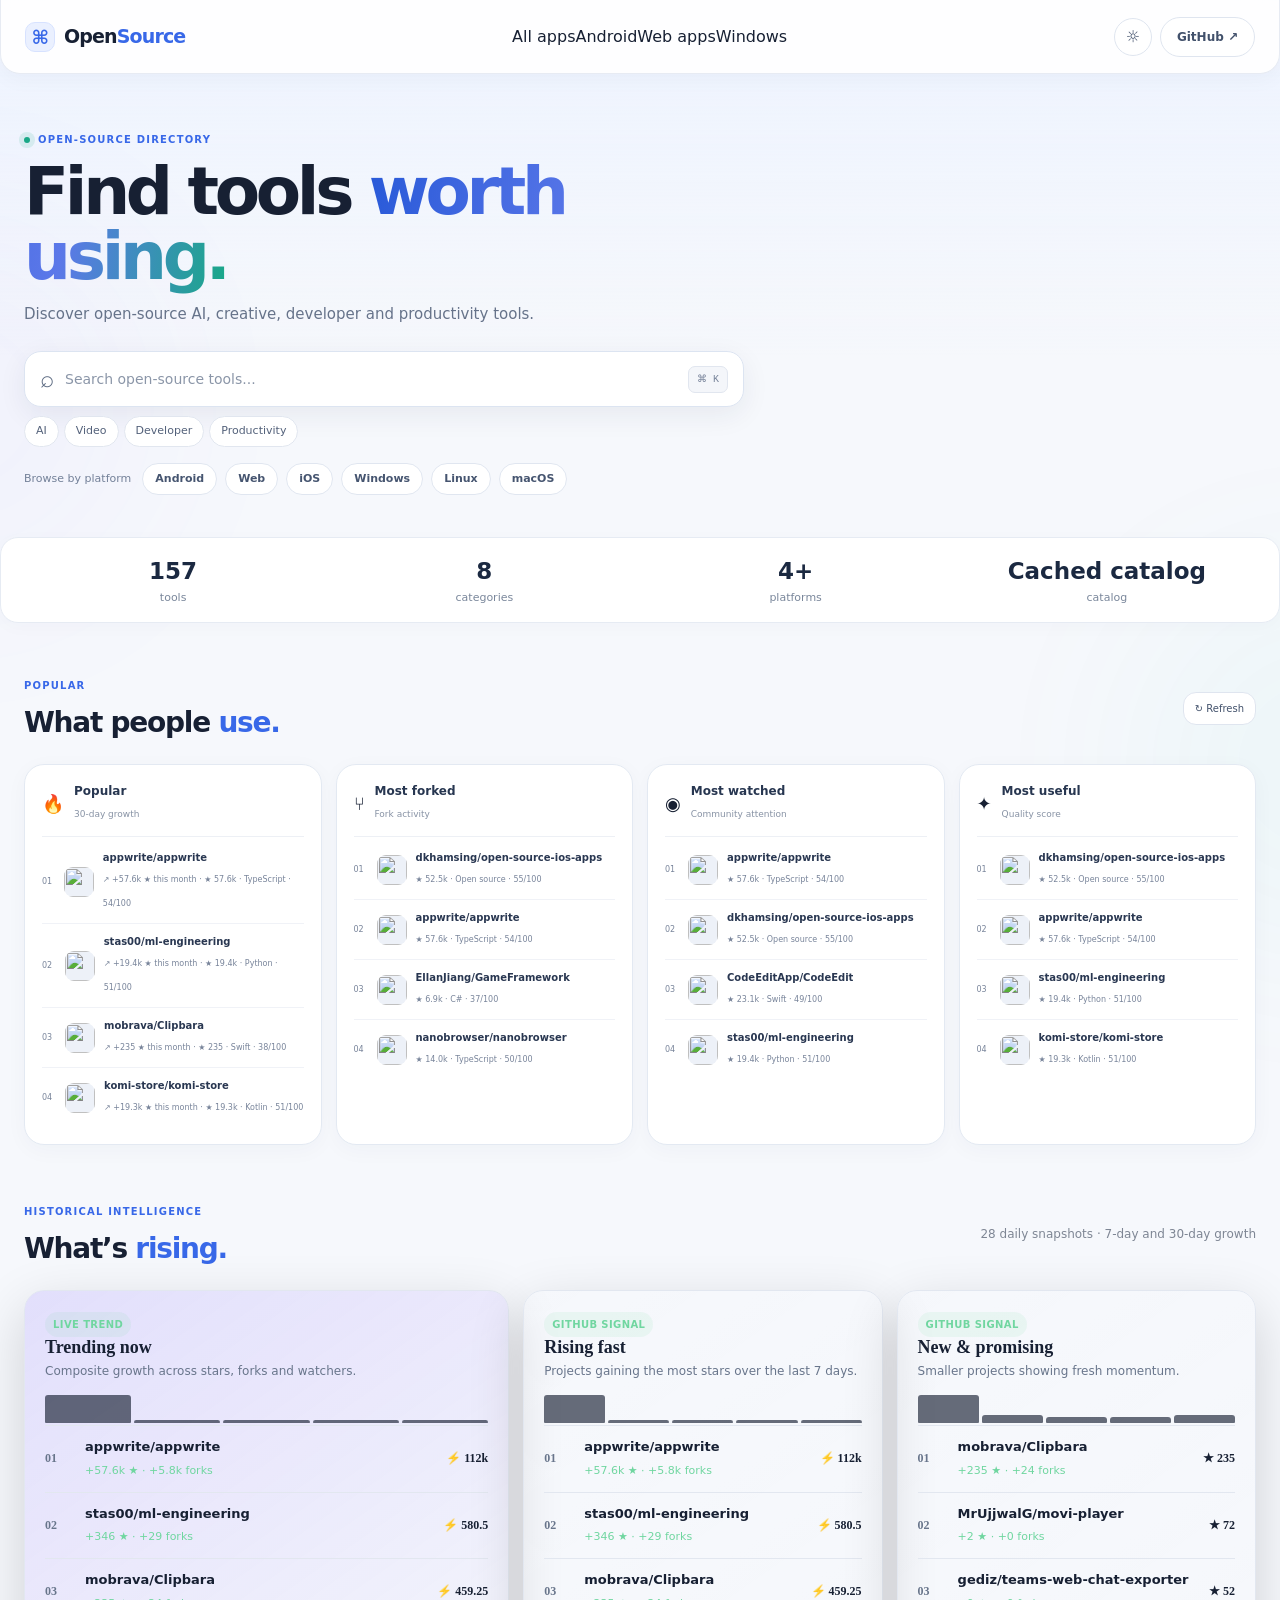
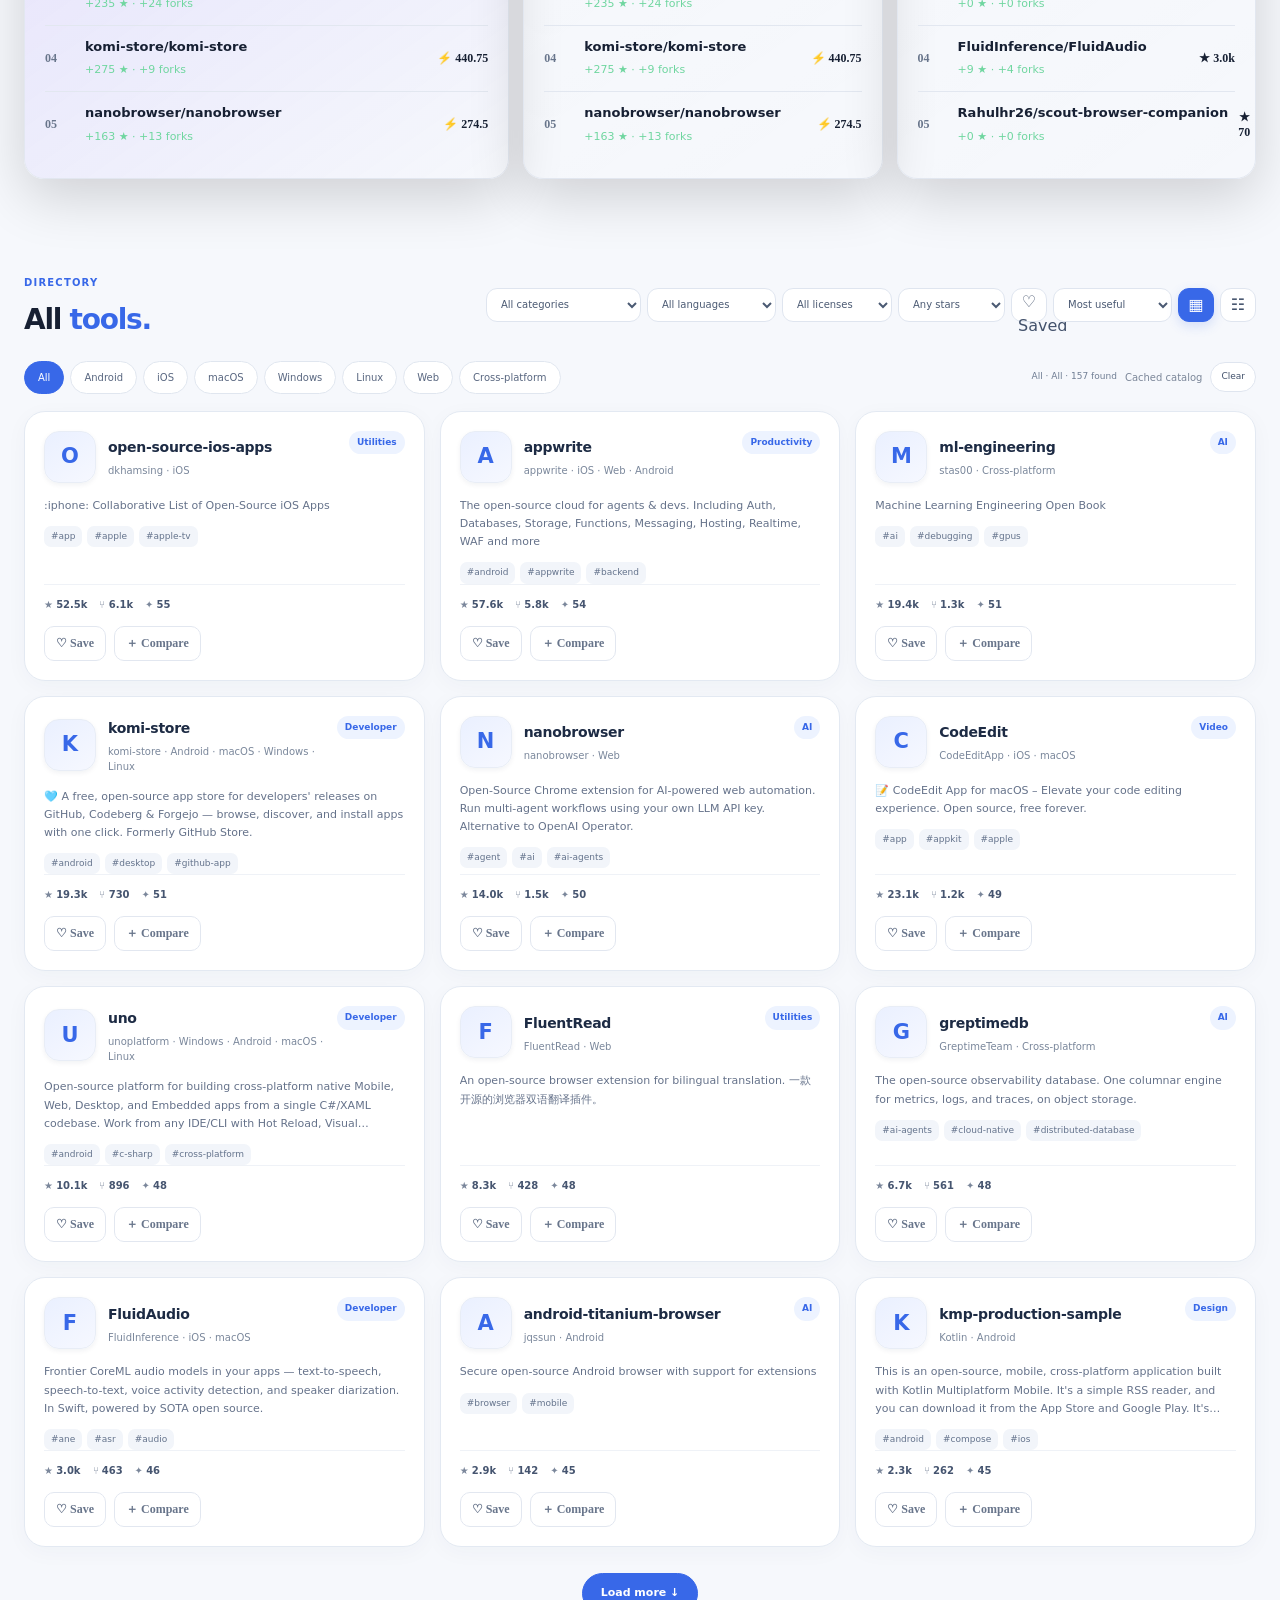
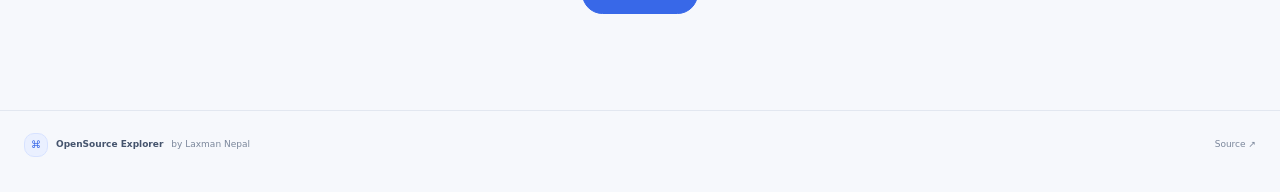
==== commit 6b793387: "Add dedicated Android, web and Windows store tabs" ====
--- a/index.html
+++ b/index.html
@@ -1 +1 @@
-<!doctype html><html lang="en"><head><meta charset="UTF-8"><meta name="viewport" content="width=device-width,initial-scale=1"><meta name="theme-color" content="#08090c"><meta name="description" content="Open Source Explorer — discover open-source tools for Android, macOS, Windows, Linux and the web."><title>Open Source Explorer — Laxman Nepal</title><link rel="manifest" href="manifest.webmanifest"><link rel="icon" href="icon.svg" type="image/svg+xml"><link rel="stylesheet" href="styles.css"></head><body><div class="ambient ambient-a"></div><div class="ambient ambient-b"></div><header class="topbar"><a class="brand" href="#top"><span class="brand-mark">⌘</span><span>Open<span>Source</span></span></a><nav class="nav desktop-only"><a href="#discover">Discover</a><a href="#all-tools">All tools</a></nav><div class="top-actions"><button id="themeBtn" class="icon-btn" title="Toggle theme">☼</button><a class="github-btn" href="https://github.com/LaxmanNepal/Open-Source" target="_blank" rel="noopener">GitHub ↗</a></div></header><main id="top"><section class="hero" id="discover"><div class="hero-copy"><div class="eyebrow"><span class="pulse"></span> OPEN-SOURCE DIRECTORY</div><h1>Find tools <em>worth using.</em></h1><p>Discover open-source AI, creative, developer and productivity tools.</p><div class="hero-search"><span>⌕</span><input id="searchInput" type="search" placeholder="Search open-source tools..." autocomplete="off"><kbd>⌘ K</kbd></div><div class="quick-tags"><button data-query="AI">AI</button><button data-query="video editing">Video</button><button data-query="developer tools">Developer</button><button data-query="productivity">Productivity</button></div><div class="platform-shortcuts" aria-label="Browse by platform"><span>Browse by platform</span><a href="android/">Android</a><a href="web/">Web</a><a href="ios/">iOS</a><a href="windows/">Windows</a><a href="linux/">Linux</a><a href="macos/">macOS</a></div></div></section><section class="stats-strip"><div><strong id="repoCount">—</strong><span>tools</span></div><div><strong id="categoryCount">—</strong><span>categories</span></div><div><strong>4+</strong><span>platforms</span></div><div><strong id="updateTime">Loading</strong><span>catalog</span></div></section><section class="section spotlight"><div class="section-head"><div><span class="section-kicker">POPULAR</span><h2>What people <span>use.</span></h2></div><button class="refresh" id="refreshBtn">↻ Refresh</button></div><div class="signal-grid"><article class="signal-card"><div class="signal-title"><span>🔥</span><div><b>Popular</b><small>Top repositories</small></div></div><div id="monthlyList" class="mini-list"></div></article><article class="signal-card"><div class="signal-title"><span>⑂</span><div><b>Most forked</b><small>Fork activity</small></div></div><div id="forkList" class="mini-list"></div></article><article class="signal-card"><div class="signal-title"><span>◉</span><div><b>Most watched</b><small>Community attention</small></div></div><div id="watchList" class="mini-list"></div></article><article class="signal-card"><div class="signal-title"><span>✦</span><div><b>Most useful</b><small>Quality score</small></div></div><div id="starList" class="mini-list"></div></article></div></section><section class="section" id="all-tools"><div class="section-head"><div><span class="section-kicker">DIRECTORY</span><h2>All <span>tools.</span></h2></div><div class="view-actions"><select id="categorySelect"><option value="All">All categories</option></select><select id="languageSelect"><option value="All">All languages</option></select><select id="licenseSelect"><option value="All">All licenses</option></select><select id="starsSelect"><option value="All">Any stars</option></select><button id="savedBtn" class="view-btn">♡ Saved</button><select id="sortSelect"><option value="useful">Most useful</option><option value="stars">Most starred</option><option value="updated">Recently active</option><option value="forks">Most forked</option><option value="watchers">Most watched</option></select><button id="gridBtn" class="view-btn active">▦</button><button id="listBtn" class="view-btn">☷</button></div></div><div class="filterbar"><div id="platformFilters" class="filter-group"></div><div id="activeFilter" class="active-filter">All tools</div><span id="sourceBadge" class="source-badge">Loading</span><button id="clearFilters" class="clear-filter">Clear</button></div><div id="directory" class="directory-grid"></div><div id="loadMoreWrap" class="load-more-wrap"><button id="loadMore" class="load-more">Load more <span>↓</span></button></div><div id="emptyState" class="empty-state hidden"><div>⌕</div><h3>No tools found</h3><p>Try another search or clear your filters.</p></div></section></main><footer><div class="footer-brand"><span class="brand-mark">⌘</span><b>OpenSource Explorer</b><span>by Laxman Nepal</span></div><a href="https://github.com/LaxmanNepal/Open-Source" target="_blank" rel="noopener">Source ↗</a></footer><div id="toast" class="toast"></div><script src="catalog-bootstrap.js"></script><script src="app.js"></script><script src="enhancements.js"></script><script src="analytics.js"></script><script>if('serviceWorker'in navigator)window.addEventListener('load',()=>navigator.serviceWorker.register('./sw.js').catch(()=>{}));</script></body></html>+<!doctype html><html lang="en"><head><meta charset="UTF-8"><meta name="viewport" content="width=device-width,initial-scale=1"><meta name="theme-color" content="#f6f8fc"><meta name="description" content="Open Source Explorer — discover open-source tools for Android, macOS, Windows, Linux and the web."><title>Open Source Explorer — Laxman Nepal</title><link rel="manifest" href="manifest.webmanifest"><link rel="icon" href="icon.svg" type="image/svg+xml"><link rel="stylesheet" href="styles.css"></head><body><div class="ambient ambient-a"></div><div class="ambient ambient-b"></div><header class="topbar"><a class="brand" href="#top"><span class="brand-mark">⌘</span><span>Open<span>Source</span></span></a><nav class="store-tabs" aria-label="Browse apps"><a class="store-tab store-tab-all" href="">All apps</a><a class="store-tab" data-store-platform="Android" href="android/">Android</a><a class="store-tab" data-store-platform="Web" href="web/">Web apps</a><a class="store-tab" data-store-platform="Windows" href="windows/">Windows</a></nav><div class="top-actions"><button id="themeBtn" class="icon-btn" title="Toggle theme">☼</button><a class="github-btn" href="https://github.com/LaxmanNepal/Open-Source" target="_blank" rel="noopener">GitHub ↗</a></div></header><main id="top"><section class="hero" id="discover"><div class="hero-copy"><div class="eyebrow"><span class="pulse"></span> OPEN-SOURCE DIRECTORY</div><h1>Find tools <em>worth using.</em></h1><p>Discover open-source AI, creative, developer and productivity tools.</p><div class="hero-search"><span>⌕</span><input id="searchInput" type="search" placeholder="Search open-source tools..." autocomplete="off"><kbd>⌘ K</kbd></div><div class="quick-tags"><button data-query="AI">AI</button><button data-query="video editing">Video</button><button data-query="developer tools">Developer</button><button data-query="productivity">Productivity</button></div><div class="platform-shortcuts" aria-label="Browse by platform"><span>Browse by platform</span><a href="android/">Android</a><a href="web/">Web</a><a href="ios/">iOS</a><a href="windows/">Windows</a><a href="linux/">Linux</a><a href="macos/">macOS</a></div></div></section><section class="stats-strip"><div><strong id="repoCount">—</strong><span>tools</span></div><div><strong id="categoryCount">—</strong><span>categories</span></div><div><strong>4+</strong><span>platforms</span></div><div><strong id="updateTime">Loading</strong><span>catalog</span></div></section><section class="section spotlight"><div class="section-head"><div><span class="section-kicker">POPULAR</span><h2>What people <span>use.</span></h2></div><button class="refresh" id="refreshBtn">↻ Refresh</button></div><div class="signal-grid"><article class="signal-card"><div class="signal-title"><span>🔥</span><div><b>Popular</b><small>Top repositories</small></div></div><div id="monthlyList" class="mini-list"></div></article><article class="signal-card"><div class="signal-title"><span>⑂</span><div><b>Most forked</b><small>Fork activity</small></div></div><div id="forkList" class="mini-list"></div></article><article class="signal-card"><div class="signal-title"><span>◉</span><div><b>Most watched</b><small>Community attention</small></div></div><div id="watchList" class="mini-list"></div></article><article class="signal-card"><div class="signal-title"><span>✦</span><div><b>Most useful</b><small>Quality score</small></div></div><div id="starList" class="mini-list"></div></article></div></section><section class="section" id="all-tools"><div class="section-head"><div><span class="section-kicker">DIRECTORY</span><h2>All <span>tools.</span></h2></div><div class="view-actions"><select id="categorySelect"><option value="All">All categories</option></select><select id="languageSelect"><option value="All">All languages</option></select><select id="licenseSelect"><option value="All">All licenses</option></select><select id="starsSelect"><option value="All">Any stars</option></select><button id="savedBtn" class="view-btn">♡ Saved</button><select id="sortSelect"><option value="useful">Most useful</option><option value="stars">Most starred</option><option value="updated">Recently active</option><option value="forks">Most forked</option><option value="watchers">Most watched</option></select><button id="gridBtn" class="view-btn active">▦</button><button id="listBtn" class="view-btn">☷</button></div></div><div class="filterbar"><div id="platformFilters" class="filter-group"></div><div id="activeFilter" class="active-filter">All tools</div><span id="sourceBadge" class="source-badge">Loading</span><button id="clearFilters" class="clear-filter">Clear</button></div><div id="directory" class="directory-grid"></div><div id="loadMoreWrap" class="load-more-wrap"><button id="loadMore" class="load-more">Load more <span>↓</span></button></div><div id="emptyState" class="empty-state hidden"><div>⌕</div><h3>No tools found</h3><p>Try another search or clear your filters.</p></div></section></main><footer><div class="footer-brand"><span class="brand-mark">⌘</span><b>OpenSource Explorer</b><span>by Laxman Nepal</span></div><a href="https://github.com/LaxmanNepal/Open-Source" target="_blank" rel="noopener">Source ↗</a></footer><div id="toast" class="toast"></div><script src="catalog-bootstrap.js"></script><script src="app.js"></script><script src="enhancements.js"></script><script src="analytics.js"></script><script>if('serviceWorker'in navigator)window.addEventListener('load',()=>navigator.serviceWorker.register('./sw.js').catch(()=>{}));</script></body></html>
--- a/styles.css
+++ b/styles.css
@@ -1 +1,68 @@
-:root{--bg:#08090c;--panel:rgba(255,255,255,.055);--panel2:rgba(255,255,255,.08);--text:#f5f7fb;--muted:#9299a8;--line:rgba(255,255,255,.11);--accent:#9a87ff;--accent2:#5ee7c4;--shadow:0 24px 80px rgba(0,0,0,.28);--radius:24px}*{box-sizing:border-box}html{scroll-behavior:smooth}body{margin:0;background:radial-gradient(circle at 50% -15%,rgba(124,92,255,.16),transparent 34%),radial-gradient(circle at 100% 55%,rgba(25,211,174,.07),transparent 28%),var(--bg);color:var(--text);font-family:Inter,system-ui,sans-serif;line-height:1.5}body:before{content:"";position:fixed;inset:0;pointer-events:none;background:linear-gradient(120deg,rgba(255,255,255,.018),transparent 35%,rgba(255,255,255,.012));z-index:-2}button,input,select{font:inherit}button{cursor:pointer;color:inherit}a{color:inherit;text-decoration:none}.ambient{position:fixed;width:360px;height:360px;border-radius:50%;filter:blur(110px);opacity:.09;pointer-events:none;z-index:-1}.ambient-a{background:#7c5cff;left:-220px;top:25%}.ambient-b{background:#00c8a0;right:-220px;top:65%}.topbar{height:70px;display:flex;align-items:center;justify-content:space-between;max-width:1180px;margin:auto;padding:0 24px;border-bottom:1px solid var(--line);background:rgba(8,9,12,.28);backdrop-filter:blur(24px);-webkit-backdrop-filter:blur(24px)}.brand{display:flex;align-items:center;gap:9px;font-family:'Space Grotesk';font-weight:700;font-size:18px}.brand>span:last-child span{color:#a99aff}.brand-mark{display:grid;place-items:center;width:30px;height:30px;border:1px solid rgba(255,255,255,.16);border-radius:10px;background:rgba(139,117,255,.2);box-shadow:inset 0 1px rgba(255,255,255,.2),0 8px 30px rgba(124,92,255,.16)}.nav{display:flex;gap:28px;color:#969dac;font-size:13px}.nav a:hover{color:#fff}.top-actions{display:flex;gap:8px;align-items:center}.icon-btn,.github-btn,.refresh,.view-btn,.load-more,.clear-filter{background:rgba(255,255,255,.055);border:1px solid var(--line);border-radius:13px;backdrop-filter:blur(18px);-webkit-backdrop-filter:blur(18px)}.icon-btn{width:38px;height:38px}.github-btn{padding:9px 13px;font-size:12px}.hero{max-width:1180px;margin:0 auto;padding:82px 24px 58px;min-height:405px;display:flex;align-items:center}.hero-copy{width:100%;max-width:790px}.eyebrow,.section-kicker{font-size:10px;font-weight:800;letter-spacing:.16em;color:#9789ed}.eyebrow{display:flex;align-items:center;gap:8px}.pulse{width:6px;height:6px;border-radius:50%;background:#4ce1bc;box-shadow:0 0 0 5px rgba(76,225,188,.09)}h1{font-family:'Space Grotesk';font-size:clamp(44px,6vw,72px);line-height:.98;letter-spacing:-.06em;margin:16px 0 16px;max-width:720px}h1 em{font-style:normal;background:linear-gradient(100deg,#fff,#aaa0ff 58%,#6ce5ca);-webkit-background-clip:text;color:transparent}.hero-copy>p{max-width:570px;color:#969eac;font-size:15px;line-height:1.65;margin:0}.hero-search{margin-top:24px;max-width:650px;height:56px;border:1px solid rgba(255,255,255,.15);background:rgba(255,255,255,.065);border-radius:18px;display:flex;align-items:center;padding:0 15px;box-shadow:var(--shadow),inset 0 1px rgba(255,255,255,.07);backdrop-filter:blur(25px) saturate(135%);-webkit-backdrop-filter:blur(25px) saturate(135%)}.hero-search>span{font-size:24px;color:#89919f}.hero-search input{flex:1;border:0;outline:0;background:transparent;color:#fff;padding:0 11px;font-size:14px}.hero-search kbd{font-size:10px;color:#7e8795;border:1px solid var(--line);border-radius:7px;padding:5px 8px;background:rgba(255,255,255,.035)}.quick-tags{display:flex;gap:5px;flex-wrap:wrap;margin-top:9px}.quick-tags button{background:rgba(255,255,255,.035);border:1px solid transparent;color:#858d9c;font-size:11px;padding:5px 8px;border-radius:9px}.quick-tags button:hover{color:#fff;border-color:var(--line);background:rgba(255,255,255,.07)}.stats-strip{max-width:1180px;margin:0 auto 10px;padding:15px 24px;border-top:1px solid var(--line);border-bottom:1px solid var(--line);display:grid;grid-template-columns:repeat(4,1fr);gap:15px;background:rgba(255,255,255,.018);backdrop-filter:blur(18px);-webkit-backdrop-filter:blur(18px)}.stats-strip div{display:flex;flex-direction:column;align-items:center}.stats-strip strong{font-family:'Space Grotesk';font-size:22px}.stats-strip span{color:#747d8c;font-size:10px;margin-top:1px}.section{max-width:1180px;margin:0 auto;padding:58px 24px}.section-head{display:flex;justify-content:space-between;align-items:end;gap:20px;margin-bottom:20px}.section-head h2{font-family:'Space Grotesk';font-size:30px;letter-spacing:-.045em;margin:6px 0 0}.section-head h2 span{color:#9d8dff}.section-head>p{color:#7e8694;max-width:400px;font-size:12px}.signal-grid{display:grid;grid-template-columns:repeat(4,1fr);gap:11px}.signal-card,.repo-card{border:1px solid rgba(255,255,255,.105);background:linear-gradient(145deg,rgba(255,255,255,.07),rgba(255,255,255,.025));border-radius:21px;box-shadow:inset 0 1px rgba(255,255,255,.055),0 18px 55px rgba(0,0,0,.13);backdrop-filter:blur(24px) saturate(125%);-webkit-backdrop-filter:blur(24px) saturate(125%)}.signal-card{padding:17px;min-height:245px}.signal-title{display:flex;gap:10px;align-items:center;padding-bottom:12px;border-bottom:1px solid var(--line)}.signal-title>span{font-size:18px}.signal-title b{display:block;font-size:12px}.signal-title small{color:#707887;font-size:9px}.mini-list{padding-top:3px}.mini-item{display:flex;gap:9px;align-items:center;padding:10px 0;border-bottom:1px solid rgba(255,255,255,.055)}.mini-item:last-child{border:0}.rank{font-size:9px;color:#646d7c;width:14px}.mini-avatar{width:30px;height:30px;border-radius:9px;background:#191d28;object-fit:cover}.mini-item>div:nth-child(3){min-width:0}.mini-item b{display:block;font-size:10px;white-space:nowrap;overflow:hidden;text-overflow:ellipsis}.mini-item span{font-size:8px;color:#69717f}.loading{height:38px;border-radius:10px;background:linear-gradient(90deg,rgba(255,255,255,.03),rgba(255,255,255,.08),rgba(255,255,255,.03));margin:7px 0;animation:shimmer 1.3s infinite}@keyframes shimmer{50%{opacity:.45}}.refresh{padding:8px 11px;font-size:10px;color:#a5adba}.view-actions{display:flex;gap:6px;flex-wrap:wrap}.view-btn{width:36px;height:34px;color:#7f8795}.view-btn.active{background:rgba(117,96,232,.72);color:#fff;border-color:rgba(157,141,255,.5);box-shadow:0 8px 24px rgba(117,96,232,.18)}.view-actions select{height:34px;background:rgba(255,255,255,.045);border:1px solid var(--line);color:#aab1bc;border-radius:10px;padding:0 10px;font-size:10px;backdrop-filter:blur(18px);-webkit-backdrop-filter:blur(18px)}.filterbar{display:flex;align-items:center;gap:7px;margin-bottom:17px;overflow:auto}.filter-group{display:flex;gap:6px}.filter-chip{white-space:nowrap;padding:7px 11px;border:1px solid var(--line);background:rgba(255,255,255,.025);color:#858d9b;border-radius:10px;font-size:10px;backdrop-filter:blur(15px)}.filter-chip.active{background:rgba(117,96,232,.72);border-color:rgba(157,141,255,.45);color:#fff}.active-filter{margin-left:auto;color:#666f7f;font-size:9px;white-space:nowrap}.clear-filter{padding:7px 10px;font-size:9px;color:#888}.directory-grid{display:grid;grid-template-columns:repeat(3,1fr);gap:11px}.repo-card{border-radius:19px;padding:17px;background:linear-gradient(145deg,rgba(255,255,255,.06),rgba(255,255,255,.02));min-height:205px;display:flex;flex-direction:column;transition:.22s}.repo-card:hover,.signal-card:hover{transform:translateY(-2px);border-color:rgba(255,255,255,.19);background:linear-gradient(145deg,rgba(255,255,255,.085),rgba(255,255,255,.03))}.repo-top{display:flex;justify-content:space-between;gap:9px}.repo-name{font-size:13px;font-weight:700;overflow:hidden;text-overflow:ellipsis;white-space:nowrap}.repo-owner{color:#737b89;font-size:9px;margin-top:3px}.repo-desc{color:#9198a6;font-size:10px;line-height:1.6;margin:12px 0;display:-webkit-box;-webkit-line-clamp:3;-webkit-box-orient:vertical;overflow:hidden}.repo-meta{display:flex;gap:11px;flex-wrap:wrap;color:#6f7786;font-size:9px;margin-top:auto}.repo-meta b{color:#aab1bd;font-weight:600}.repo-tags{display:flex;gap:4px;flex-wrap:wrap;margin-top:9px}.repo-tag{padding:3px 6px;border-radius:6px;background:rgba(124,92,255,.09);color:#9184e9;font-size:8px}.year-label{display:none}.directory-list .repo-card{display:grid;grid-template-columns:1.2fr 2fr auto;align-items:center;min-height:100px;gap:17px}.directory-list .repo-desc{margin:0}.load-more-wrap{text-align:center;padding:26px}.load-more{padding:10px 16px;font-size:11px}.empty-state{text-align:center;padding:65px}.empty-state>div{font-size:40px}.empty-state h3{margin:8px 0}.empty-state p{color:#737b88;font-size:11px}.hidden{display:none!important}footer{max-width:1180px;margin:25px auto 0;padding:22px 24px 35px;border-top:1px solid var(--line);display:flex;justify-content:space-between;align-items:center;color:#626a78;font-size:9px;gap:18px}.footer-brand{display:flex;align-items:center;gap:8px}.footer-brand b{color:#9aa1ae}.footer-brand .brand-mark{width:24px;height:24px;font-size:10px}.toast{position:fixed;left:50%;bottom:22px;transform:translate(-50%,20px);opacity:0;background:rgba(245,246,250,.9);color:#111;padding:9px 14px;border-radius:11px;font-size:10px;transition:.25s;pointer-events:none;z-index:5;backdrop-filter:blur(18px)}.toast.show{opacity:1;transform:translate(-50%,0)}.light{--bg:#edf0f6;--text:#12151c;--muted:#687080;--line:rgba(20,25,35,.1)}.light body{background:radial-gradient(circle at 50% -15%,rgba(124,92,255,.12),transparent 34%),var(--bg)}.light .topbar,.light .hero-search,.light .stats-strip,.light .signal-card,.light .repo-card,.light .view-actions select,.light .filter-chip{background:rgba(255,255,255,.48);border-color:rgba(20,25,35,.09)}.light .hero-search input{color:#111}.light .nav a:hover{color:#111}@media(max-width:900px){.hero{padding-top:65px}.signal-grid{grid-template-columns:repeat(2,1fr)}.directory-grid{grid-template-columns:repeat(2,1fr)}.desktop-only{display:none}.stats-strip{grid-template-columns:repeat(2,1fr)}}@media(max-width:600px){.topbar{height:62px;padding:0 15px}.github-btn{padding:8px 10px}.hero{padding:52px 15px 42px;min-height:340px}.hero h1{font-size:45px}.hero-copy>p{font-size:13px}.hero-search{height:53px;margin-top:20px}.hero-search kbd{display:none}.section{padding:44px 15px}.section-head{align-items:start;flex-direction:column;margin-bottom:17px}.section-head h2{font-size:26px}.signal-grid,.directory-grid{grid-template-columns:1fr}.stats-strip{margin-bottom:0;padding:15px;gap:14px}.stats-strip strong{font-size:20px}.filterbar{padding-bottom:2px}.active-filter{display:none}.view-actions select{max-width:125px}.directory-list .repo-card{display:flex;min-height:200px}.directory-list .repo-desc{margin:12px 0}.repo-card{min-height:215px}footer{padding:22px 15px 30px;align-items:flex-start;flex-direction:column}.footer-brand{flex-wrap:wrap}}+:root{--bg:#08090c;--panel:rgba(255,255,255,.055);--panel2:rgba(255,255,255,.08);--text:#f5f7fb;--muted:#9299a8;--line:rgba(255,255,255,.11);--accent:#9a87ff;--accent2:#5ee7c4;--shadow:0 24px 80px rgba(0,0,0,.28);--radius:24px}*{box-sizing:border-box}html{scroll-behavior:smooth}body{margin:0;background:radial-gradient(circle at 50% -15%,rgba(124,92,255,.16),transparent 34%),radial-gradient(circle at 100% 55%,rgba(25,211,174,.07),transparent 28%),var(--bg);color:var(--text);font-family:Inter,system-ui,sans-serif;line-height:1.5}body:before{content:"";position:fixed;inset:0;pointer-events:none;background:linear-gradient(120deg,rgba(255,255,255,.018),transparent 35%,rgba(255,255,255,.012));z-index:-2}button,input,select{font:inherit}button{cursor:pointer;color:inherit}a{color:inherit;text-decoration:none}.ambient{position:fixed;width:360px;height:360px;border-radius:50%;filter:blur(110px);opacity:.09;pointer-events:none;z-index:-1}.ambient-a{background:#7c5cff;left:-220px;top:25%}.ambient-b{background:#00c8a0;right:-220px;top:65%}.topbar{height:70px;display:flex;align-items:center;justify-content:space-between;max-width:1180px;margin:auto;padding:0 24px;border-bottom:1px solid var(--line);background:rgba(8,9,12,.28);backdrop-filter:blur(24px);-webkit-backdrop-filter:blur(24px)}.brand{display:flex;align-items:center;gap:9px;font-family:'Space Grotesk';font-weight:700;font-size:18px}.brand>span:last-child span{color:#a99aff}.brand-mark{display:grid;place-items:center;width:30px;height:30px;border:1px solid rgba(255,255,255,.16);border-radius:10px;background:rgba(139,117,255,.2);box-shadow:inset 0 1px rgba(255,255,255,.2),0 8px 30px rgba(124,92,255,.16)}.nav{display:flex;gap:28px;color:#969dac;font-size:13px}.nav a:hover{color:#fff}.top-actions{display:flex;gap:8px;align-items:center}.icon-btn,.github-btn,.refresh,.view-btn,.load-more,.clear-filter{background:rgba(255,255,255,.055);border:1px solid var(--line);border-radius:13px;backdrop-filter:blur(18px);-webkit-backdrop-filter:blur(18px)}.icon-btn{width:38px;height:38px}.github-btn{padding:9px 13px;font-size:12px}.hero{max-width:1180px;margin:0 auto;padding:82px 24px 58px;min-height:405px;display:flex;align-items:center}.hero-copy{width:100%;max-width:790px}.eyebrow,.section-kicker{font-size:10px;font-weight:800;letter-spacing:.16em;color:#9789ed}.eyebrow{display:flex;align-items:center;gap:8px}.pulse{width:6px;height:6px;border-radius:50%;background:#4ce1bc;box-shadow:0 0 0 5px rgba(76,225,188,.09)}h1{font-family:'Space Grotesk';font-size:clamp(44px,6vw,72px);line-height:.98;letter-spacing:-.06em;margin:16px 0 16px;max-width:720px}h1 em{font-style:normal;background:linear-gradient(100deg,#fff,#aaa0ff 58%,#6ce5ca);-webkit-background-clip:text;color:transparent}.hero-copy>p{max-width:570px;color:#969eac;font-size:15px;line-height:1.65;margin:0}.hero-search{margin-top:24px;max-width:650px;height:56px;border:1px solid rgba(255,255,255,.15);background:rgba(255,255,255,.065);border-radius:18px;display:flex;align-items:center;padding:0 15px;box-shadow:var(--shadow),inset 0 1px rgba(255,255,255,.07);backdrop-filter:blur(25px) saturate(135%);-webkit-backdrop-filter:blur(25px) saturate(135%)}.hero-search>span{font-size:24px;color:#89919f}.hero-search input{flex:1;border:0;outline:0;background:transparent;color:#fff;padding:0 11px;font-size:14px}.hero-search kbd{font-size:10px;color:#7e8795;border:1px solid var(--line);border-radius:7px;padding:5px 8px;background:rgba(255,255,255,.035)}.quick-tags{display:flex;gap:5px;flex-wrap:wrap;margin-top:9px}.quick-tags button{background:rgba(255,255,255,.035);border:1px solid transparent;color:#858d9c;font-size:11px;padding:5px 8px;border-radius:9px}.quick-tags button:hover{color:#fff;border-color:var(--line);background:rgba(255,255,255,.07)}.stats-strip{max-width:1180px;margin:0 auto 10px;padding:15px 24px;border-top:1px solid var(--line);border-bottom:1px solid var(--line);display:grid;grid-template-columns:repeat(4,1fr);gap:15px;background:rgba(255,255,255,.018);backdrop-filter:blur(18px);-webkit-backdrop-filter:blur(18px)}.stats-strip div{display:flex;flex-direction:column;align-items:center}.stats-strip strong{font-family:'Space Grotesk';font-size:22px}.stats-strip span{color:#747d8c;font-size:10px;margin-top:1px}.section{max-width:1180px;margin:0 auto;padding:58px 24px}.section-head{display:flex;justify-content:space-between;align-items:end;gap:20px;margin-bottom:20px}.section-head h2{font-family:'Space Grotesk';font-size:30px;letter-spacing:-.045em;margin:6px 0 0}.section-head h2 span{color:#9d8dff}.section-head>p{color:#7e8694;max-width:400px;font-size:12px}.signal-grid{display:grid;grid-template-columns:repeat(4,1fr);gap:11px}.signal-card,.repo-card{border:1px solid rgba(255,255,255,.105);background:linear-gradient(145deg,rgba(255,255,255,.07),rgba(255,255,255,.025));border-radius:21px;box-shadow:inset 0 1px rgba(255,255,255,.055),0 18px 55px rgba(0,0,0,.13);backdrop-filter:blur(24px) saturate(125%);-webkit-backdrop-filter:blur(24px) saturate(125%)}.signal-card{padding:17px;min-height:245px}.signal-title{display:flex;gap:10px;align-items:center;padding-bottom:12px;border-bottom:1px solid var(--line)}.signal-title>span{font-size:18px}.signal-title b{display:block;font-size:12px}.signal-title small{color:#707887;font-size:9px}.mini-list{padding-top:3px}.mini-item{display:flex;gap:9px;align-items:center;padding:10px 0;border-bottom:1px solid rgba(255,255,255,.055)}.mini-item:last-child{border:0}.rank{font-size:9px;color:#646d7c;width:14px}.mini-avatar{width:30px;height:30px;border-radius:9px;background:#191d28;object-fit:cover}.mini-item>div:nth-child(3){min-width:0}.mini-item b{display:block;font-size:10px;white-space:nowrap;overflow:hidden;text-overflow:ellipsis}.mini-item span{font-size:8px;color:#69717f}.loading{height:38px;border-radius:10px;background:linear-gradient(90deg,rgba(255,255,255,.03),rgba(255,255,255,.08),rgba(255,255,255,.03));margin:7px 0;animation:shimmer 1.3s infinite}@keyframes shimmer{50%{opacity:.45}}.refresh{padding:8px 11px;font-size:10px;color:#a5adba}.view-actions{display:flex;gap:6px;flex-wrap:wrap}.view-btn{width:36px;height:34px;color:#7f8795}.view-btn.active{background:rgba(117,96,232,.72);color:#fff;border-color:rgba(157,141,255,.5);box-shadow:0 8px 24px rgba(117,96,232,.18)}.view-actions select{height:34px;background:rgba(255,255,255,.045);border:1px solid var(--line);color:#aab1bc;border-radius:10px;padding:0 10px;font-size:10px;backdrop-filter:blur(18px);-webkit-backdrop-filter:blur(18px)}.filterbar{display:flex;align-items:center;gap:7px;margin-bottom:17px;overflow:auto}.filter-group{display:flex;gap:6px}.filter-chip{white-space:nowrap;padding:7px 11px;border:1px solid var(--line);background:rgba(255,255,255,.025);color:#858d9b;border-radius:10px;font-size:10px;backdrop-filter:blur(15px)}.filter-chip.active{background:rgba(117,96,232,.72);border-color:rgba(157,141,255,.45);color:#fff}.active-filter{margin-left:auto;color:#666f7f;font-size:9px;white-space:nowrap}.clear-filter{padding:7px 10px;font-size:9px;color:#888}.directory-grid{display:grid;grid-template-columns:repeat(3,1fr);gap:11px}.repo-card{border-radius:19px;padding:17px;background:linear-gradient(145deg,rgba(255,255,255,.06),rgba(255,255,255,.02));min-height:205px;display:flex;flex-direction:column;transition:.22s}.repo-card:hover,.signal-card:hover{transform:translateY(-2px);border-color:rgba(255,255,255,.19);background:linear-gradient(145deg,rgba(255,255,255,.085),rgba(255,255,255,.03))}.repo-top{display:flex;justify-content:space-between;gap:9px}.repo-name{font-size:13px;font-weight:700;overflow:hidden;text-overflow:ellipsis;white-space:nowrap}.repo-owner{color:#737b89;font-size:9px;margin-top:3px}.repo-desc{color:#9198a6;font-size:10px;line-height:1.6;margin:12px 0;display:-webkit-box;-webkit-line-clamp:3;-webkit-box-orient:vertical;overflow:hidden}.repo-meta{display:flex;gap:11px;flex-wrap:wrap;color:#6f7786;font-size:9px;margin-top:auto}.repo-meta b{color:#aab1bd;font-weight:600}.repo-tags{display:flex;gap:4px;flex-wrap:wrap;margin-top:9px}.repo-tag{padding:3px 6px;border-radius:6px;background:rgba(124,92,255,.09);color:#9184e9;font-size:8px}.year-label{display:none}.directory-list .repo-card{display:grid;grid-template-columns:1.2fr 2fr auto;align-items:center;min-height:100px;gap:17px}.directory-list .repo-desc{margin:0}.load-more-wrap{text-align:center;padding:26px}.load-more{padding:10px 16px;font-size:11px}.empty-state{text-align:center;padding:65px}.empty-state>div{font-size:40px}.empty-state h3{margin:8px 0}.empty-state p{color:#737b88;font-size:11px}.hidden{display:none!important}footer{max-width:1180px;margin:25px auto 0;padding:22px 24px 35px;border-top:1px solid var(--line);display:flex;justify-content:space-between;align-items:center;color:#626a78;font-size:9px;gap:18px}.footer-brand{display:flex;align-items:center;gap:8px}.footer-brand b{color:#9aa1ae}.footer-brand .brand-mark{width:24px;height:24px;font-size:10px}.toast{position:fixed;left:50%;bottom:22px;transform:translate(-50%,20px);opacity:0;background:rgba(245,246,250,.9);color:#111;padding:9px 14px;border-radius:11px;font-size:10px;transition:.25s;pointer-events:none;z-index:5;backdrop-filter:blur(18px)}.toast.show{opacity:1;transform:translate(-50%,0)}.light{--bg:#edf0f6;--text:#12151c;--muted:#687080;--line:rgba(20,25,35,.1)}.light body{background:radial-gradient(circle at 50% -15%,rgba(124,92,255,.12),transparent 34%),var(--bg)}.light .topbar,.light .hero-search,.light .stats-strip,.light .signal-card,.light .repo-card,.light .view-actions select,.light .filter-chip{background:rgba(255,255,255,.48);border-color:rgba(20,25,35,.09)}.light .hero-search input{color:#111}.light .nav a:hover{color:#111}@media(max-width:900px){.hero{padding-top:65px}.signal-grid{grid-template-columns:repeat(2,1fr)}.directory-grid{grid-template-columns:repeat(2,1fr)}.desktop-only{display:none}.stats-strip{grid-template-columns:repeat(2,1fr)}}@media(max-width:600px){.topbar{height:62px;padding:0 15px}.github-btn{padding:8px 10px}.hero{padding:52px 15px 42px;min-height:340px}.hero h1{font-size:45px}.hero-copy>p{font-size:13px}.hero-search{height:53px;margin-top:20px}.hero-search kbd{display:none}.section{padding:44px 15px}.section-head{align-items:start;flex-direction:column;margin-bottom:17px}.section-head h2{font-size:26px}.signal-grid,.directory-grid{grid-template-columns:1fr}.stats-strip{margin-bottom:0;padding:15px;gap:14px}.stats-strip strong{font-size:20px}.filterbar{padding-bottom:2px}.active-filter{display:none}.view-actions select{max-width:125px}.directory-list .repo-card{display:flex;min-height:200px}.directory-list .repo-desc{margin:12px 0}.repo-card{min-height:215px}footer{padding:22px 15px 30px;align-items:flex-start;flex-direction:column}.footer-brand{flex-wrap:wrap}}
+.platform-shortcuts{display:flex;align-items:center;gap:8px;flex-wrap:wrap;margin-top:18px}.platform-shortcuts>span{font-size:11px;color:var(--muted);margin-right:3px}.platform-shortcuts a{display:inline-flex;align-items:center;border:1px solid var(--line);border-radius:999px;padding:7px 11px;font-size:11px;font-weight:700;color:var(--text);background:var(--panel)}.platform-shortcuts a:hover{border-color:var(--accent);background:var(--panel2)}
+
+
+/* Storefront UI refresh: bright, clean, app-first layout */
+:root{--bg:#f6f8fc;--panel:#fff;--panel2:#eef3ff;--text:#172033;--muted:#68758b;--line:#e2e7f0;--accent:#3868e8;--accent2:#19a887;--shadow:0 8px 28px rgba(25,43,77,.07);--radius:22px}
+body{background:#f6f8fc;color:#172033;font-family:Inter,ui-sans-serif,system-ui,-apple-system,BlinkMacSystemFont,"Segoe UI",sans-serif}
+body:before{background:linear-gradient(180deg,#edf3ff 0,rgba(246,248,252,0) 360px)}
+.ambient{opacity:.045}
+.topbar{max-width:1320px;height:74px;background:rgba(255,255,255,.9);border:1px solid #e7ebf3;border-top:0;border-radius:0 0 20px 20px;color:#172033;box-shadow:0 5px 22px rgba(20,35,70,.035)}
+.brand{font-family:inherit;font-size:19px;letter-spacing:-.045em}.brand>span:last-child span{color:#3868e8}.brand-mark{background:#eaf0ff;border-color:#d7e2ff;color:#3868e8;box-shadow:none}
+.nav{color:#68758b}.nav a:hover{color:#234fc5}
+.icon-btn,.github-btn,.refresh,.view-btn,.load-more,.clear-filter{background:#fff;border:1px solid #dfe5ef;color:#42516b;box-shadow:none;backdrop-filter:none}
+.github-btn{font-size:12px;font-weight:700;border-radius:999px;padding:10px 16px}.icon-btn{border-radius:50%}
+.hero{max-width:1320px;min-height:355px;padding-top:58px;padding-bottom:42px}
+.hero-copy{max-width:860px}.eyebrow,.section-kicker{color:#3868e8;letter-spacing:.12em}.pulse{background:#19a887;box-shadow:0 0 0 5px rgba(25,168,135,.12)}
+h1{font-family:inherit;font-size:clamp(42px,5.3vw,66px);font-weight:800;letter-spacing:-.065em;color:#172033;margin:13px 0}
+h1 em{background:linear-gradient(100deg,#2859d8,#5c78e9 58%,#19a887);-webkit-background-clip:text;color:transparent}
+.hero-copy>p{color:#66738a;font-size:15px}
+.hero-search{max-width:720px;background:#fff;border:1px solid #dce4f1;border-radius:17px;box-shadow:0 8px 28px rgba(25,43,77,.07);backdrop-filter:none}
+.hero-search>span{color:#5e6c83}.hero-search input{color:#172033}.hero-search input::placeholder{color:#8b96a8}.hero-search kbd{background:#f4f6fa;color:#758198;border-color:#e1e6ef}
+.quick-tags button{background:#fff;border:1px solid #e1e6ef;color:#53617a;border-radius:999px;padding:6px 11px}.quick-tags button:hover{color:#234fc5;background:#f3f6ff;border-color:#cbd8ff}
+.platform-shortcuts{margin-top:16px}.platform-shortcuts>span{color:#738098}.platform-shortcuts a{background:#fff;border-color:#e0e6f0;color:#465570;padding:7px 12px}.platform-shortcuts a:hover{background:#edf3ff;border-color:#c9d8ff;color:#2859d8}
+.stats-strip{max-width:1320px;background:#fff;border:1px solid #e6ebf3;border-radius:18px;margin:0 auto 4px;padding:16px 24px;box-shadow:0 4px 18px rgba(25,43,77,.025)}
+.stats-strip strong{font-family:inherit;color:#1b2941;font-size:23px}.stats-strip span{color:#7a879b;font-size:11px}
+.section{max-width:1320px;padding:45px 24px}.section-head{align-items:center}.section-head h2{font-family:inherit;font-size:28px;color:#172033;letter-spacing:-.045em}.section-head h2 span{color:#3868e8}
+.signal-grid{gap:14px}.signal-card,.repo-card{background:#fff;border:1px solid #e3e9f2;border-radius:20px;box-shadow:0 5px 22px rgba(25,43,77,.035);backdrop-filter:none;-webkit-backdrop-filter:none}
+.signal-card{padding:17px;min-height:225px}.signal-card:hover,.repo-card:hover{transform:translateY(-3px);border-color:#cbd8f5;background:#fff;box-shadow:0 12px 30px rgba(25,43,77,.08)}
+.signal-title{border-color:#edf0f5}.signal-title b{font-size:12px;color:#273650}.signal-title small{color:#8792a4}.mini-item{border-color:#f0f2f7}.mini-item b{font-size:10px;color:#293751}.mini-item span{color:#78849a}.mini-avatar{background:#edf1f8}
+.view-actions select{background:#fff;border:1px solid #dfe5ef;color:#4b5a73;border-radius:11px;backdrop-filter:none}
+.view-btn{border-radius:11px}.view-btn.active{background:#3868e8;color:#fff;border-color:#3868e8;box-shadow:0 4px 12px rgba(56,104,232,.18)}
+.filterbar{gap:8px}.filter-chip{background:#fff;border-color:#e0e6ef;color:#596780;backdrop-filter:none;border-radius:999px;padding:8px 13px}.filter-chip.active{background:#3868e8;border-color:#3868e8;color:#fff}
+.active-filter{color:#6f7d93}.source-badge{font-size:10px;color:#7c8799}.clear-filter{border-radius:999px}
+.directory-grid{grid-template-columns:repeat(3,minmax(0,1fr));gap:15px}
+.repo-card{padding:19px;min-height:240px;border-radius:21px;position:relative;overflow:hidden}
+.repo-top{align-items:flex-start}.repo-identity{display:flex;align-items:center;gap:12px;min-width:0}.app-icon{width:52px;height:52px;flex:0 0 52px;object-fit:cover;border-radius:15px;background:#edf2fb;border:1px solid #e8edf6;box-shadow:0 2px 5px rgba(20,35,70,.06)}.app-icon-fallback{display:grid;place-items:center;font-weight:800;font-size:21px;color:#3868e8;background:linear-gradient(145deg,#eaf0ff,#f6f8ff)}
+.repo-title-wrap{min-width:0}.repo-name{font-size:14px;color:#1d2b44;font-weight:750;letter-spacing:-.02em}.repo-name:hover{color:#3868e8}.repo-owner{font-size:10px;color:#7a879b;margin-top:4px}
+.repo-top>.repo-tag{flex-shrink:0;background:#edf3ff;color:#3868e8;font-size:9px;font-weight:700;border-radius:999px;padding:5px 8px}
+.repo-desc{font-size:11px;line-height:1.65;color:#65728a;margin:14px 0 11px;-webkit-line-clamp:3}
+.repo-tags{gap:5px;margin-top:0}.repo-tag{background:#f2f5fa;color:#64738c;border-radius:7px;font-size:9px;padding:4px 7px}
+.repo-meta{border-top:1px solid #eff2f7;padding-top:12px;margin-top:auto;gap:12px;color:#7b879b;font-size:10px}.repo-meta b{color:#465570}
+.repo-actions{display:flex;gap:7px;margin-top:12px}.repo-actions button{font-size:10px;font-weight:700;border:1px solid #e1e7f0;border-radius:10px;background:#fff;color:#52617a;padding:7px 10px}.repo-actions button:hover,.repo-actions button.active{border-color:#c8d6ff;background:#f0f4ff;color:#2859d8}
+.load-more{border-radius:999px;background:#3868e8;color:#fff;border-color:#3868e8;padding:11px 18px;font-weight:700}.load-more:hover{background:#2857d0}
+.empty-state{color:#24324b}.empty-state p{color:#7a879b}
+footer{max-width:1320px;color:#7b879b;border-color:#e2e7f0}.footer-brand b{color:#45546d}.footer-brand .brand-mark{background:#eaf0ff;color:#3868e8}
+.toast{background:#172033;color:#fff;box-shadow:0 8px 24px rgba(20,35,70,.2)}
+body.light{background:#f6f8fc;color:#172033}
+body.light .topbar,body.light .hero-search,body.light .stats-strip,body.light .signal-card,body.light .repo-card,body.light .view-actions select,body.light .filter-chip{background:#fff;border-color:#e3e9f2}
+@media(max-width:900px){.directory-grid{grid-template-columns:repeat(2,minmax(0,1fr))}.hero{padding-top:48px}}
+@media(max-width:600px){.topbar{height:64px;margin:0 10px;padding:0 13px;border-radius:0 0 16px 16px}.hero{padding:42px 15px 30px;min-height:0}.hero h1{font-size:43px}.section{padding:36px 15px}.section-head h2{font-size:25px}.signal-grid,.directory-grid{grid-template-columns:1fr}.stats-strip{margin:0 12px 4px;padding:14px;border-radius:16px}.view-actions{width:100%}.view-actions select{flex:1;min-width:0}.repo-card{min-height:220px}.repo-identity{gap:10px}.app-icon{width:48px;height:48px;flex-basis:48px}}
+
+
+/* Optional dark storefront theme */
+body.dark{--bg:#0c1220;--panel:#141d2e;--panel2:#1a2740;--text:#edf2fb;--muted:#9aa8bf;--line:#27344a;--accent:#8ca9ff;--accent2:#45d7b1;background:#0c1220;color:#edf2fb}
+body.dark:before{background:linear-gradient(180deg,#111d35 0,rgba(12,18,32,0) 360px)}
+body.dark .topbar,body.dark .stats-strip,body.dark .signal-card,body.dark .repo-card{background:#121b2b;border-color:#27344a;color:#edf2fb}
+body.dark .brand>span:last-child span,body.dark .section-head h2 span,body.dark .repo-name{color:#9bb3ff}
+body.dark .brand-mark,body.dark .footer-brand .brand-mark{background:#1e2e4d;border-color:#30466e;color:#9bb3ff}
+body.dark h1{color:#edf2fb}body.dark .hero-copy>p,body.dark .repo-desc{color:#a5b2c8}
+body.dark .hero-search,body.dark .view-actions select,body.dark .icon-btn,body.dark .github-btn,body.dark .refresh,body.dark .view-btn,body.dark .clear-filter,body.dark .filter-chip,body.dark .platform-shortcuts a,body.dark .repo-actions button{background:#141f31;border-color:#2a3951;color:#c0cce0}
+body.dark .hero-search input{color:#edf2fb}body.dark .hero-search kbd,body.dark .repo-tag,body.dark .repo-actions button.active{background:#1d2b46;color:#a9bdff;border-color:#34496d}
+body.dark .stats-strip strong,body.dark .signal-title b,body.dark .mini-item b,body.dark .repo-meta b{color:#e3ebfa}
+body.dark .signal-title,body.dark .mini-item,body.dark .repo-meta{border-color:#263248}
+body.dark .repo-owner,body.dark .mini-item span,body.dark .active-filter,body.dark footer{color:#91a0b8}
+body.dark .app-icon{background:#202d42;border-color:#2b3b55}
+body.dark .filter-chip.active,body.dark .view-btn.active,body.dark .load-more{background:#3868e8;border-color:#3868e8;color:#fff}
+body.dark .nav{color:#a5b2c8}body.dark .nav a:hover{color:#fff}
+body.dark .light{color:inherit}
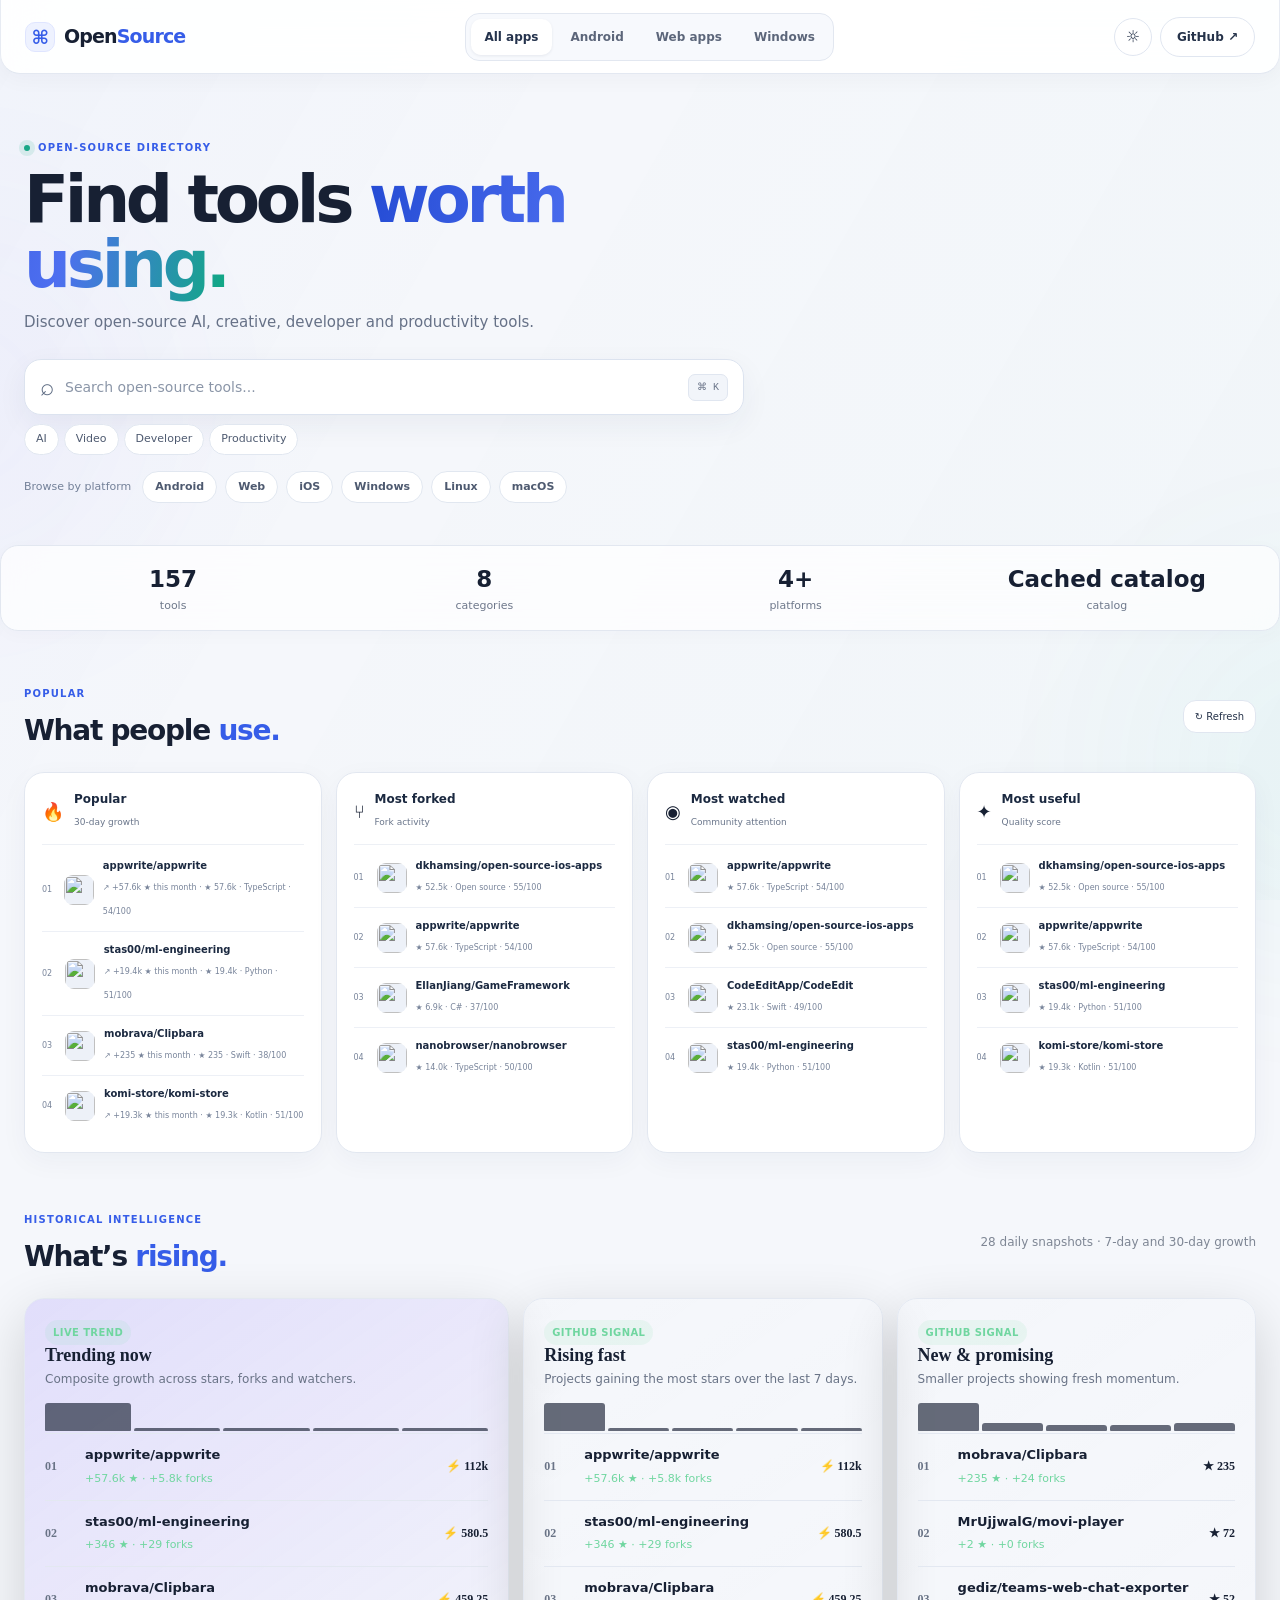
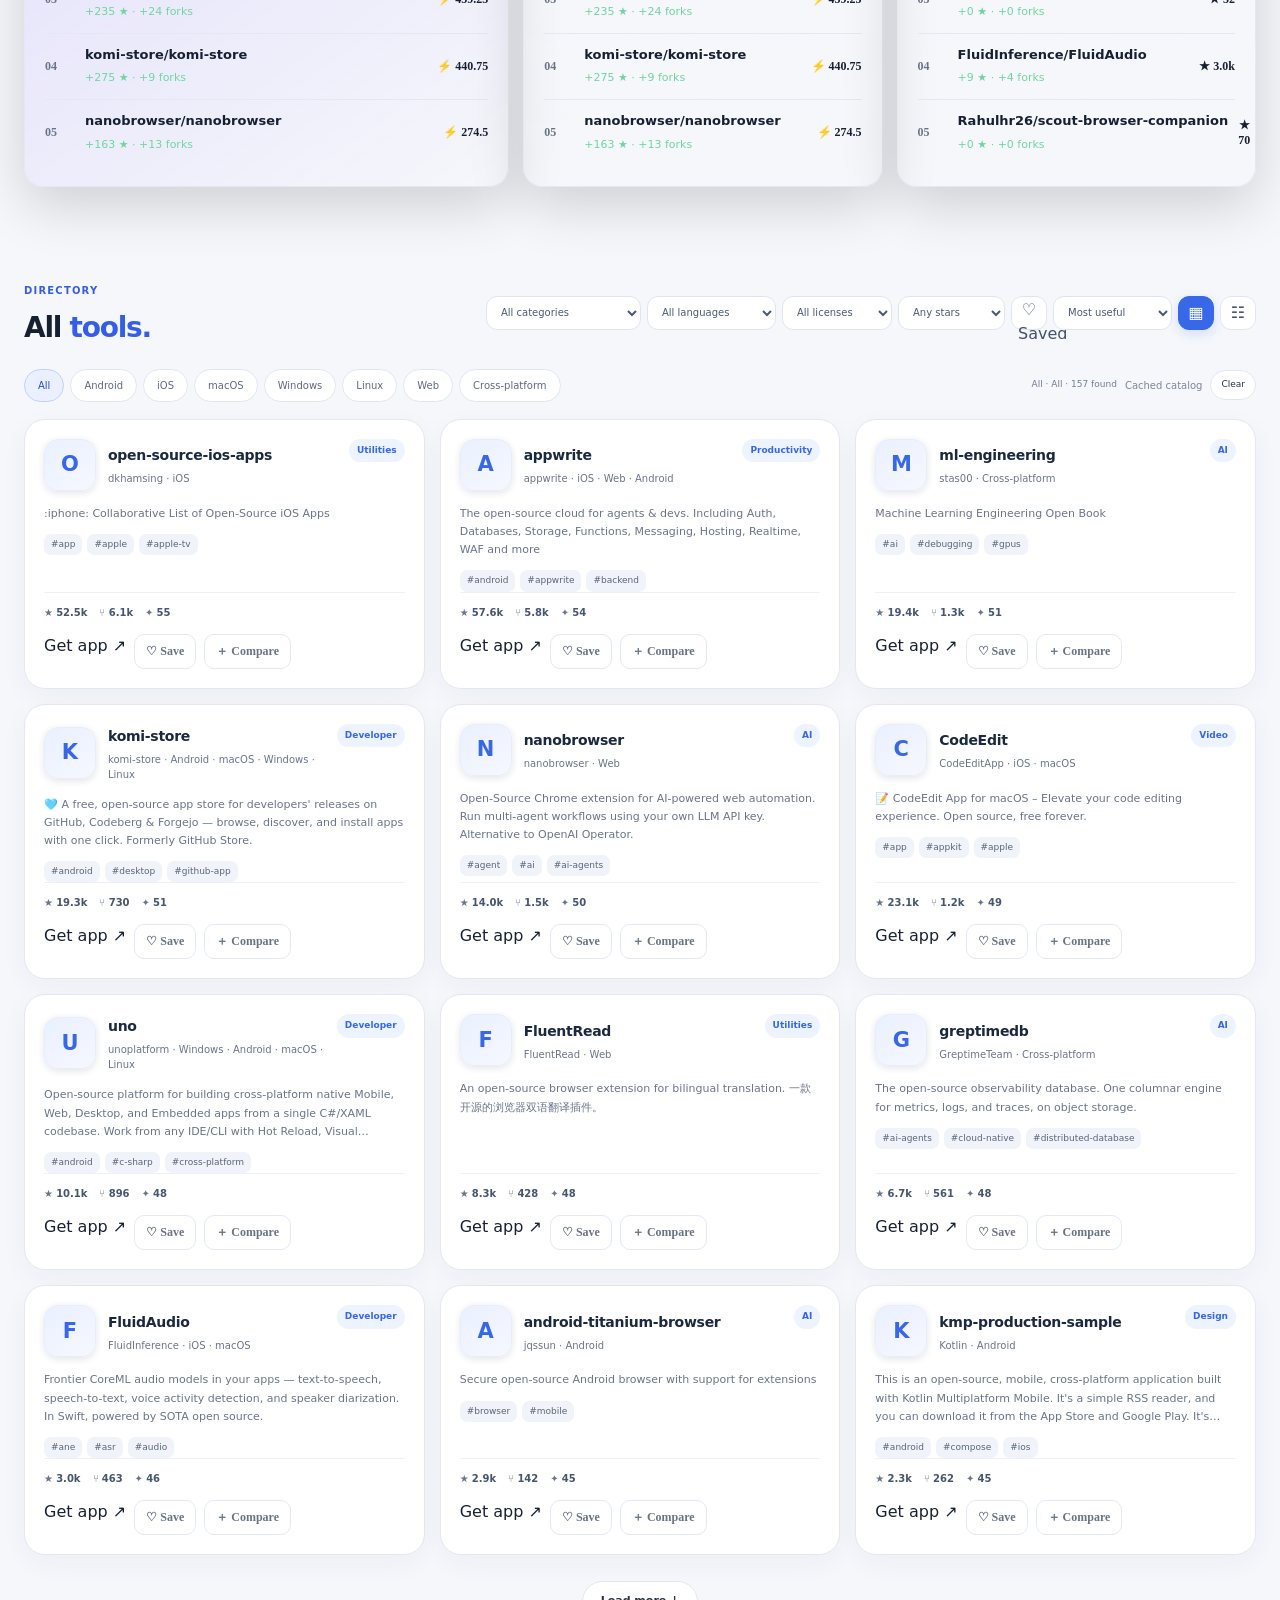
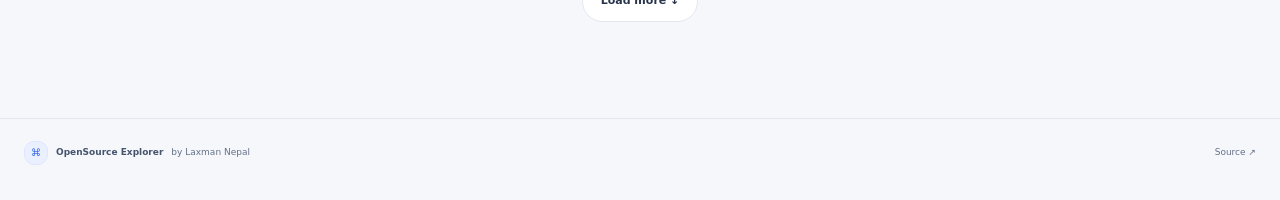
==== commit 41a517e3: "Make All apps tab reset directory filters" ====
--- a/index.html
+++ b/index.html
@@ -1 +1 @@
-<!doctype html><html lang="en"><head><meta charset="UTF-8"><meta name="viewport" content="width=device-width,initial-scale=1"><meta name="theme-color" content="#f6f8fc"><meta name="description" content="Open Source Explorer — discover open-source tools for Android, macOS, Windows, Linux and the web."><title>Open Source Explorer — Laxman Nepal</title><link rel="manifest" href="manifest.webmanifest"><link rel="icon" href="icon.svg" type="image/svg+xml"><link rel="stylesheet" href="styles.css"></head><body><div class="ambient ambient-a"></div><div class="ambient ambient-b"></div><header class="topbar"><a class="brand" href="#top"><span class="brand-mark">⌘</span><span>Open<span>Source</span></span></a><nav class="store-tabs" aria-label="Browse apps"><a class="store-tab store-tab-all" href="">All apps</a><a class="store-tab" data-store-platform="Android" href="android/">Android</a><a class="store-tab" data-store-platform="Web" href="web/">Web apps</a><a class="store-tab" data-store-platform="Windows" href="windows/">Windows</a></nav><div class="top-actions"><button id="themeBtn" class="icon-btn" title="Toggle theme">☼</button><a class="github-btn" href="https://github.com/LaxmanNepal/Open-Source" target="_blank" rel="noopener">GitHub ↗</a></div></header><main id="top"><section class="hero" id="discover"><div class="hero-copy"><div class="eyebrow"><span class="pulse"></span> OPEN-SOURCE DIRECTORY</div><h1>Find tools <em>worth using.</em></h1><p>Discover open-source AI, creative, developer and productivity tools.</p><div class="hero-search"><span>⌕</span><input id="searchInput" type="search" placeholder="Search open-source tools..." autocomplete="off"><kbd>⌘ K</kbd></div><div class="quick-tags"><button data-query="AI">AI</button><button data-query="video editing">Video</button><button data-query="developer tools">Developer</button><button data-query="productivity">Productivity</button></div><div class="platform-shortcuts" aria-label="Browse by platform"><span>Browse by platform</span><a href="android/">Android</a><a href="web/">Web</a><a href="ios/">iOS</a><a href="windows/">Windows</a><a href="linux/">Linux</a><a href="macos/">macOS</a></div></div></section><section class="stats-strip"><div><strong id="repoCount">—</strong><span>tools</span></div><div><strong id="categoryCount">—</strong><span>categories</span></div><div><strong>4+</strong><span>platforms</span></div><div><strong id="updateTime">Loading</strong><span>catalog</span></div></section><section class="section spotlight"><div class="section-head"><div><span class="section-kicker">POPULAR</span><h2>What people <span>use.</span></h2></div><button class="refresh" id="refreshBtn">↻ Refresh</button></div><div class="signal-grid"><article class="signal-card"><div class="signal-title"><span>🔥</span><div><b>Popular</b><small>Top repositories</small></div></div><div id="monthlyList" class="mini-list"></div></article><article class="signal-card"><div class="signal-title"><span>⑂</span><div><b>Most forked</b><small>Fork activity</small></div></div><div id="forkList" class="mini-list"></div></article><article class="signal-card"><div class="signal-title"><span>◉</span><div><b>Most watched</b><small>Community attention</small></div></div><div id="watchList" class="mini-list"></div></article><article class="signal-card"><div class="signal-title"><span>✦</span><div><b>Most useful</b><small>Quality score</small></div></div><div id="starList" class="mini-list"></div></article></div></section><section class="section" id="all-tools"><div class="section-head"><div><span class="section-kicker">DIRECTORY</span><h2>All <span>tools.</span></h2></div><div class="view-actions"><select id="categorySelect"><option value="All">All categories</option></select><select id="languageSelect"><option value="All">All languages</option></select><select id="licenseSelect"><option value="All">All licenses</option></select><select id="starsSelect"><option value="All">Any stars</option></select><button id="savedBtn" class="view-btn">♡ Saved</button><select id="sortSelect"><option value="useful">Most useful</option><option value="stars">Most starred</option><option value="updated">Recently active</option><option value="forks">Most forked</option><option value="watchers">Most watched</option></select><button id="gridBtn" class="view-btn active">▦</button><button id="listBtn" class="view-btn">☷</button></div></div><div class="filterbar"><div id="platformFilters" class="filter-group"></div><div id="activeFilter" class="active-filter">All tools</div><span id="sourceBadge" class="source-badge">Loading</span><button id="clearFilters" class="clear-filter">Clear</button></div><div id="directory" class="directory-grid"></div><div id="loadMoreWrap" class="load-more-wrap"><button id="loadMore" class="load-more">Load more <span>↓</span></button></div><div id="emptyState" class="empty-state hidden"><div>⌕</div><h3>No tools found</h3><p>Try another search or clear your filters.</p></div></section></main><footer><div class="footer-brand"><span class="brand-mark">⌘</span><b>OpenSource Explorer</b><span>by Laxman Nepal</span></div><a href="https://github.com/LaxmanNepal/Open-Source" target="_blank" rel="noopener">Source ↗</a></footer><div id="toast" class="toast"></div><script src="catalog-bootstrap.js"></script><script src="app.js"></script><script src="enhancements.js"></script><script src="analytics.js"></script><script>if('serviceWorker'in navigator)window.addEventListener('load',()=>navigator.serviceWorker.register('./sw.js').catch(()=>{}));</script></body></html>+<!doctype html><html lang="en"><head><meta charset="UTF-8"><meta name="viewport" content="width=device-width,initial-scale=1"><meta name="theme-color" content="#f6f8fc"><meta name="description" content="Open Source Explorer — discover open-source tools for Android, macOS, Windows, Linux and the web."><title>Open Source Explorer — Laxman Nepal</title><link rel="manifest" href="manifest.webmanifest"><link rel="icon" href="icon.svg" type="image/svg+xml"><link rel="stylesheet" href="styles.css"></head><body><div class="ambient ambient-a"></div><div class="ambient ambient-b"></div><header class="topbar"><a class="brand" href="#top"><span class="brand-mark">⌘</span><span>Open<span>Source</span></span></a><nav class="store-tabs" aria-label="Browse apps"><a class="store-tab store-tab-all" href="./">All apps</a><a class="store-tab" data-store-platform="Android" href="android/">Android</a><a class="store-tab" data-store-platform="Web" href="web/">Web apps</a><a class="store-tab" data-store-platform="Windows" href="windows/">Windows</a></nav><div class="top-actions"><button id="themeBtn" class="icon-btn" title="Toggle theme">☼</button><a class="github-btn" href="https://github.com/LaxmanNepal/Open-Source" target="_blank" rel="noopener">GitHub ↗</a></div></header><main id="top"><section class="hero" id="discover"><div class="hero-copy"><div class="eyebrow"><span class="pulse"></span> OPEN-SOURCE DIRECTORY</div><h1>Find tools <em>worth using.</em></h1><p>Discover open-source AI, creative, developer and productivity tools.</p><div class="hero-search"><span>⌕</span><input id="searchInput" type="search" placeholder="Search open-source tools..." autocomplete="off"><kbd>⌘ K</kbd></div><div class="quick-tags"><button data-query="AI">AI</button><button data-query="video editing">Video</button><button data-query="developer tools">Developer</button><button data-query="productivity">Productivity</button></div><div class="platform-shortcuts" aria-label="Browse by platform"><span>Browse by platform</span><a href="android/">Android</a><a href="web/">Web</a><a href="ios/">iOS</a><a href="windows/">Windows</a><a href="linux/">Linux</a><a href="macos/">macOS</a></div></div></section><section class="stats-strip"><div><strong id="repoCount">—</strong><span>tools</span></div><div><strong id="categoryCount">—</strong><span>categories</span></div><div><strong>4+</strong><span>platforms</span></div><div><strong id="updateTime">Loading</strong><span>catalog</span></div></section><section class="section spotlight"><div class="section-head"><div><span class="section-kicker">POPULAR</span><h2>What people <span>use.</span></h2></div><button class="refresh" id="refreshBtn">↻ Refresh</button></div><div class="signal-grid"><article class="signal-card"><div class="signal-title"><span>🔥</span><div><b>Popular</b><small>Top repositories</small></div></div><div id="monthlyList" class="mini-list"></div></article><article class="signal-card"><div class="signal-title"><span>⑂</span><div><b>Most forked</b><small>Fork activity</small></div></div><div id="forkList" class="mini-list"></div></article><article class="signal-card"><div class="signal-title"><span>◉</span><div><b>Most watched</b><small>Community attention</small></div></div><div id="watchList" class="mini-list"></div></article><article class="signal-card"><div class="signal-title"><span>✦</span><div><b>Most useful</b><small>Quality score</small></div></div><div id="starList" class="mini-list"></div></article></div></section><section class="section" id="all-tools"><div class="section-head"><div><span class="section-kicker">DIRECTORY</span><h2>All <span>tools.</span></h2></div><div class="view-actions"><select id="categorySelect"><option value="All">All categories</option></select><select id="languageSelect"><option value="All">All languages</option></select><select id="licenseSelect"><option value="All">All licenses</option></select><select id="starsSelect"><option value="All">Any stars</option></select><button id="savedBtn" class="view-btn">♡ Saved</button><select id="sortSelect"><option value="useful">Most useful</option><option value="stars">Most starred</option><option value="updated">Recently active</option><option value="forks">Most forked</option><option value="watchers">Most watched</option></select><button id="gridBtn" class="view-btn active">▦</button><button id="listBtn" class="view-btn">☷</button></div></div><div class="filterbar"><div id="platformFilters" class="filter-group"></div><div id="activeFilter" class="active-filter">All tools</div><span id="sourceBadge" class="source-badge">Loading</span><button id="clearFilters" class="clear-filter">Clear</button></div><div id="directory" class="directory-grid"></div><div id="loadMoreWrap" class="load-more-wrap"><button id="loadMore" class="load-more">Load more <span>↓</span></button></div><div id="emptyState" class="empty-state hidden"><div>⌕</div><h3>No tools found</h3><p>Try another search or clear your filters.</p></div></section></main><footer><div class="footer-brand"><span class="brand-mark">⌘</span><b>OpenSource Explorer</b><span>by Laxman Nepal</span></div><a href="https://github.com/LaxmanNepal/Open-Source" target="_blank" rel="noopener">Source ↗</a></footer><div id="toast" class="toast"></div><script src="catalog-bootstrap.js"></script><script src="app.js"></script><script src="enhancements.js"></script><script src="analytics.js"></script><script>if('serviceWorker'in navigator)window.addEventListener('load',()=>navigator.serviceWorker.register('./sw.js').catch(()=>{}));</script></body></html>
--- a/styles.css
+++ b/styles.css
@@ -66,3 +66,15 @@
 body.dark .filter-chip.active,body.dark .view-btn.active,body.dark .load-more{background:#3868e8;border-color:#3868e8;color:#fff}
 body.dark .nav{color:#a5b2c8}body.dark .nav a:hover{color:#fff}
 body.dark .light{color:inherit}
+
+/* App marketplace UI: AlternativeTo discovery + FossHub download clarity */
+:root{--bg:#f5f7fb;--panel:#fff;--panel2:#f8faff;--text:#172033;--muted:#697386;--line:#e3e8f1;--accent:#365de8;--accent2:#11a985;--shadow:0 12px 34px rgba(27,43,77,.08);--radius:18px}
+body{background:#f5f7fb;color:var(--text)}body:before{background:linear-gradient(120deg,rgba(54,93,232,.025),transparent 35%,rgba(17,169,133,.02))}.ambient{opacity:.045}
+.topbar{background:rgba(255,255,255,.92);border-bottom:1px solid #e3e8f1;backdrop-filter:blur(18px)}.brand-mark{background:#eef2ff;border-color:#dfe5ff;box-shadow:none;color:#365de8}.brand>span:last-child span{color:#365de8}
+.store-tabs{display:flex;align-items:center;gap:6px;padding:5px;border:1px solid #e2e7f0;background:#f7f9fd;border-radius:14px}.store-tab{display:inline-flex;align-items:center;justify-content:center;padding:9px 13px;border-radius:10px;color:#5c667a;font-size:12px;font-weight:700;white-space:nowrap}.store-tab:hover{background:#eaf0ff;color:#244bd4}.store-tab-all{background:#fff;color:#25334d;box-shadow:0 1px 3px rgba(20,35,65,.08)}
+body.platform-android .store-tab[data-store-platform="Android"],body.platform-web .store-tab[data-store-platform="Web"],body.platform-windows .store-tab[data-store-platform="Windows"]{background:#365de8;color:#fff;box-shadow:0 4px 12px rgba(54,93,232,.18)}
+.github-btn,.icon-btn,.refresh,.view-btn,.load-more,.clear-filter{background:#fff;border-color:#e0e6f0;color:#26334a;backdrop-filter:none}.hero{padding-top:66px;min-height:360px}.eyebrow,.section-kicker{color:#365de8}h1 em{background:linear-gradient(100deg,#244bd4,#4e6ff0 58%,#10a982);-webkit-background-clip:text;color:transparent}.hero-copy>p{color:#667187}.hero-search{background:#fff;border-color:#dce3ef;box-shadow:0 10px 30px rgba(31,48,83,.06)}.hero-search input{color:#172033}.hero-search kbd{color:#6a7488;background:#f2f5fa;border-color:#e0e6f0}.quick-tags button,.platform-shortcuts a{background:#fff;border-color:#e1e7f0;color:#4e5a70}.stats-strip{border-color:#e2e7f0;background:rgba(255,255,255,.7)}.stats-strip strong,.section-head h2{color:#172033}.stats-strip span{color:#6e788b}.section-head h2 span{color:#365de8}
+.signal-card,.repo-card{background:#fff;border-color:#e2e7f0;box-shadow:0 8px 28px rgba(32,49,84,.045)}.signal-title b,.repo-name,.mini-item b{color:#1b2940}.signal-title small,.repo-owner,.repo-desc,.repo-meta{color:#69758a}.mini-item{border-color:#edf0f6}.mini-item:hover{background:#f7f9fd}.repo-card{transition:transform .18s ease,box-shadow .18s ease,border-color .18s ease}.repo-card:hover{transform:translateY(-2px);border-color:#cbd7f5;box-shadow:0 14px 34px rgba(32,49,84,.09)}.app-icon{border-radius:14px;box-shadow:0 2px 7px rgba(20,30,60,.12)}.repo-tag{background:#f0f3f9;color:#59657a;border-color:#e6eaf2}.repo-meta{border-color:#edf0f6}
+.filterbar{border-color:#e2e7f0}.filter-chip{background:#fff;border-color:#e0e6f0;color:#5e6a80}.filter-chip.active{background:#eaf0ff;border-color:#bfcfff;color:#284fd2}select,.view-btn{background:#fff;border-color:#e0e6f0;color:#445169}footer{border-color:#e2e7f0;color:#647087}
+body.dark{--bg:#08090c;--panel:rgba(255,255,255,.055);--panel2:rgba(255,255,255,.08);--text:#f5f7fb;--muted:#9299a8;--line:rgba(255,255,255,.11);--accent:#9a87ff;--accent2:#5ee7c4;background:radial-gradient(circle at 50% -15%,rgba(124,92,255,.16),transparent 34%),radial-gradient(circle at 100% 55%,rgba(25,211,174,.07),transparent 28%),var(--bg);color:var(--text)}body.dark .topbar{background:rgba(8,9,12,.65);border-color:var(--line)}body.dark .store-tabs{background:rgba(255,255,255,.05);border-color:var(--line)}body.dark .store-tab{color:#b8bfcc}body.dark .store-tab:hover{background:rgba(255,255,255,.1);color:#fff}body.dark .store-tab-all{background:rgba(255,255,255,.1);color:#fff}body.dark .github-btn,body.dark .icon-btn,body.dark .refresh,body.dark .view-btn,body.dark .load-more,body.dark .clear-filter,body.dark .hero-search,body.dark .quick-tags button,body.dark .platform-shortcuts a,body.dark .signal-card,body.dark .repo-card,body.dark select{background:var(--panel2);border-color:var(--line);color:var(--text)}body.dark .stats-strip{background:rgba(255,255,255,.03);border-color:var(--line)}body.dark .stats-strip strong,body.dark .section-head h2,body.dark .signal-title b,body.dark .repo-name,body.dark .mini-item b{color:var(--text)}body.dark .hero-copy>p,body.dark .repo-owner,body.dark .repo-desc,body.dark .repo-meta,body.dark .mini-item span,body.dark footer{color:var(--muted)}
+@media(max-width:760px){.topbar{height:auto;min-height:66px;flex-wrap:wrap;gap:10px;padding:12px 16px}.store-tabs{order:3;width:100%;justify-content:stretch}.store-tab{flex:1;padding:9px 5px;font-size:11px}.hero{padding-top:48px}}
